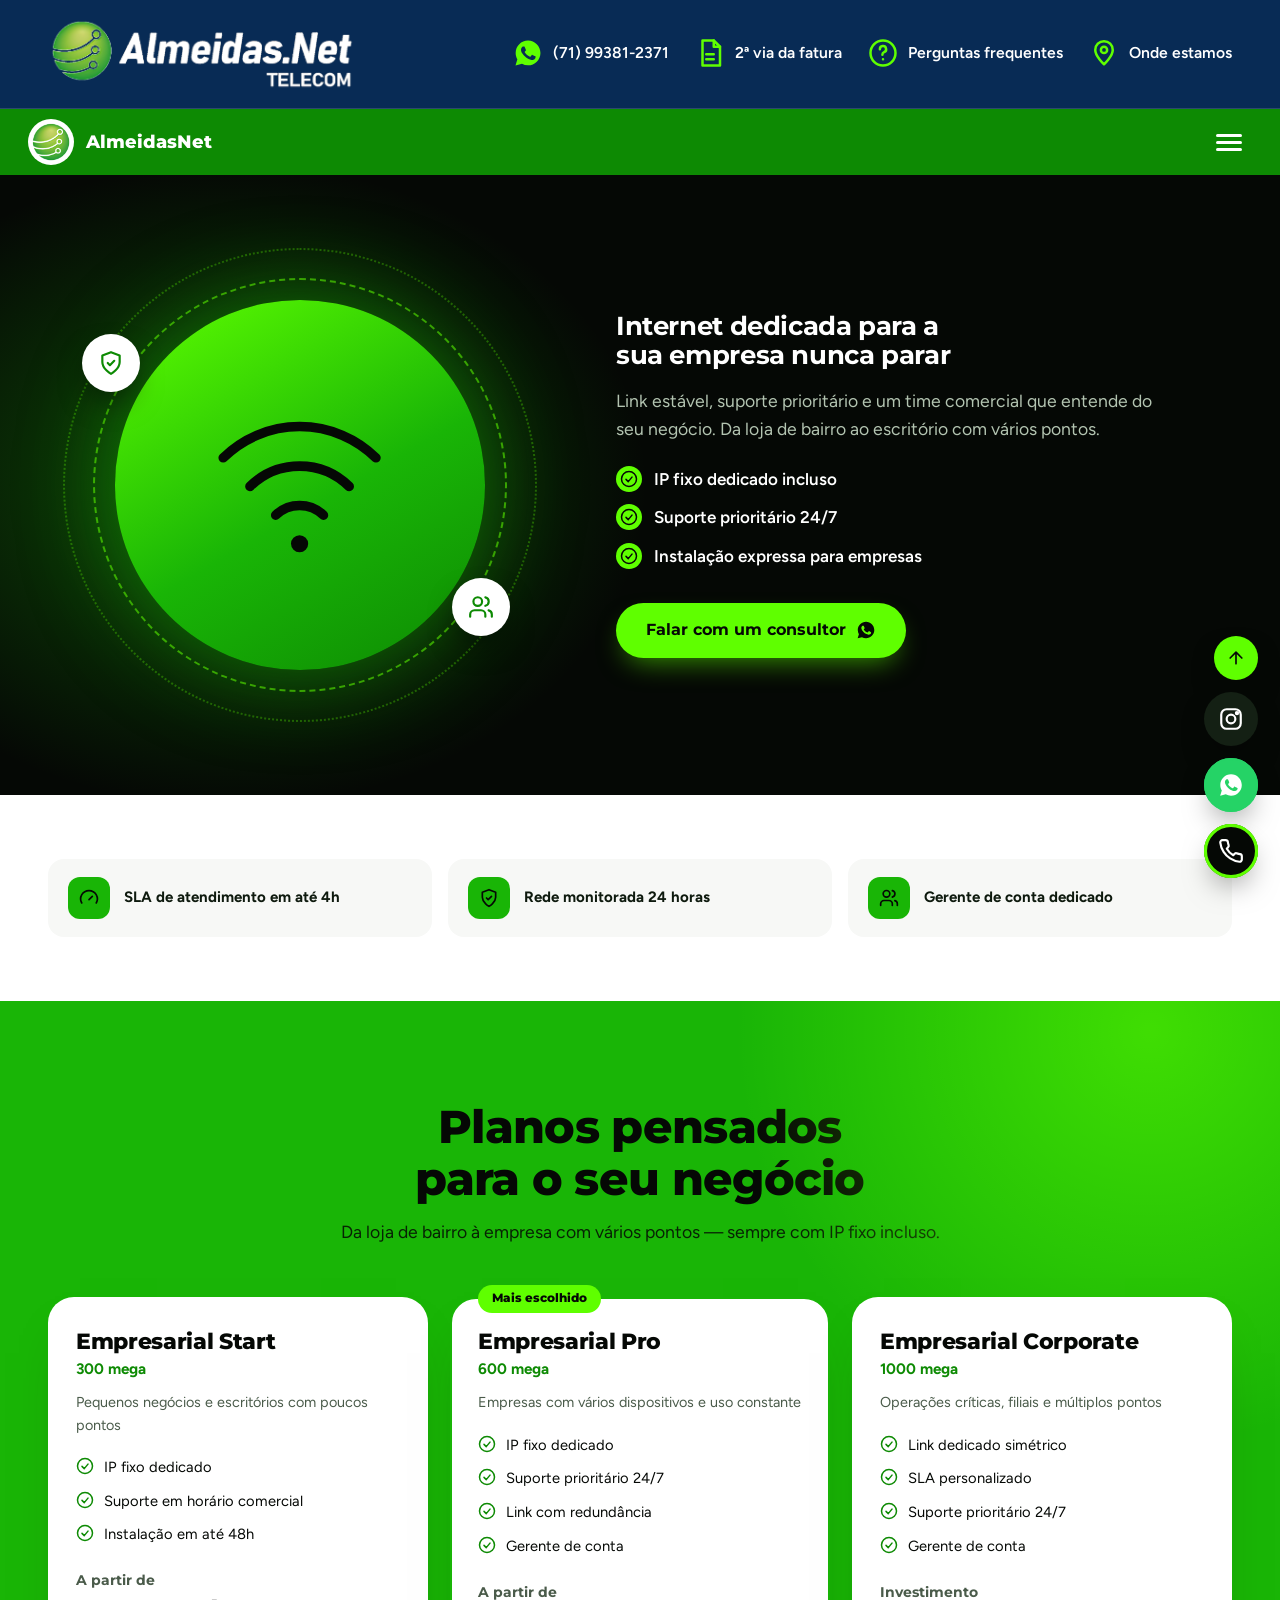
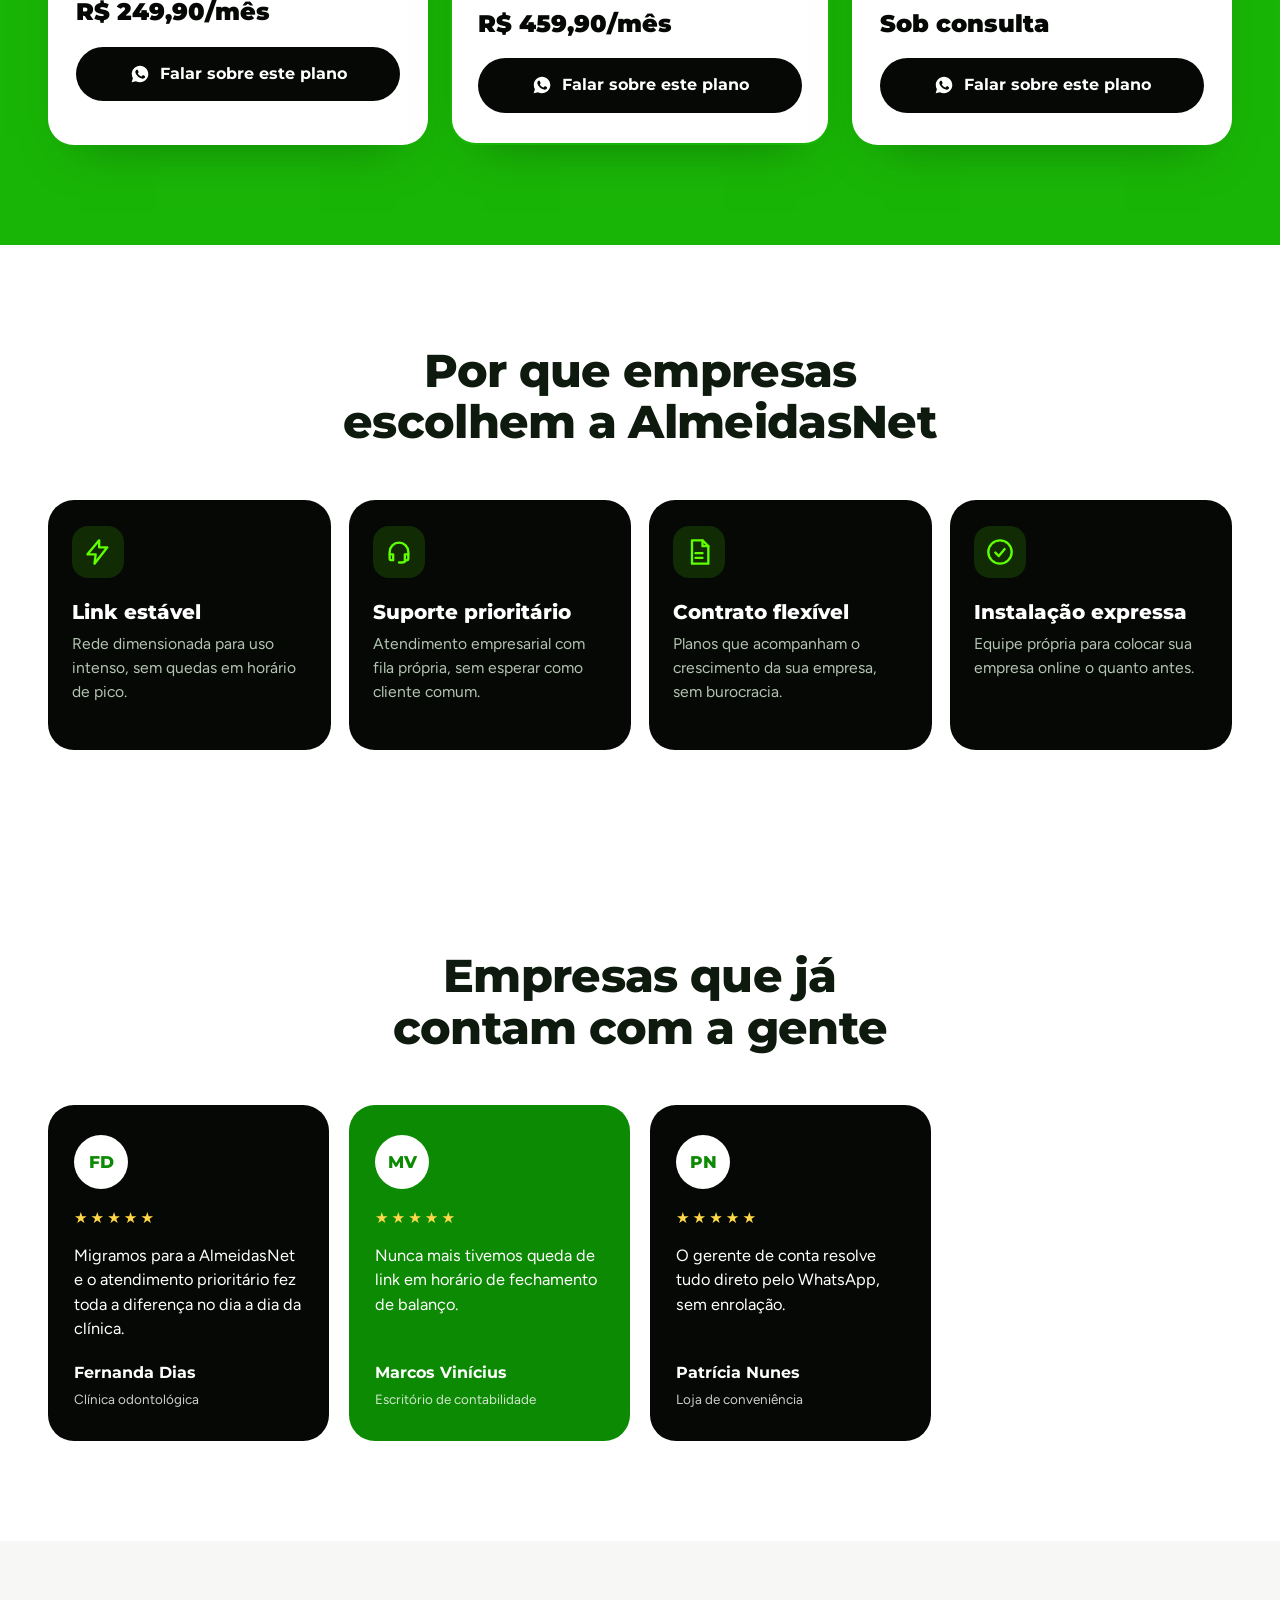
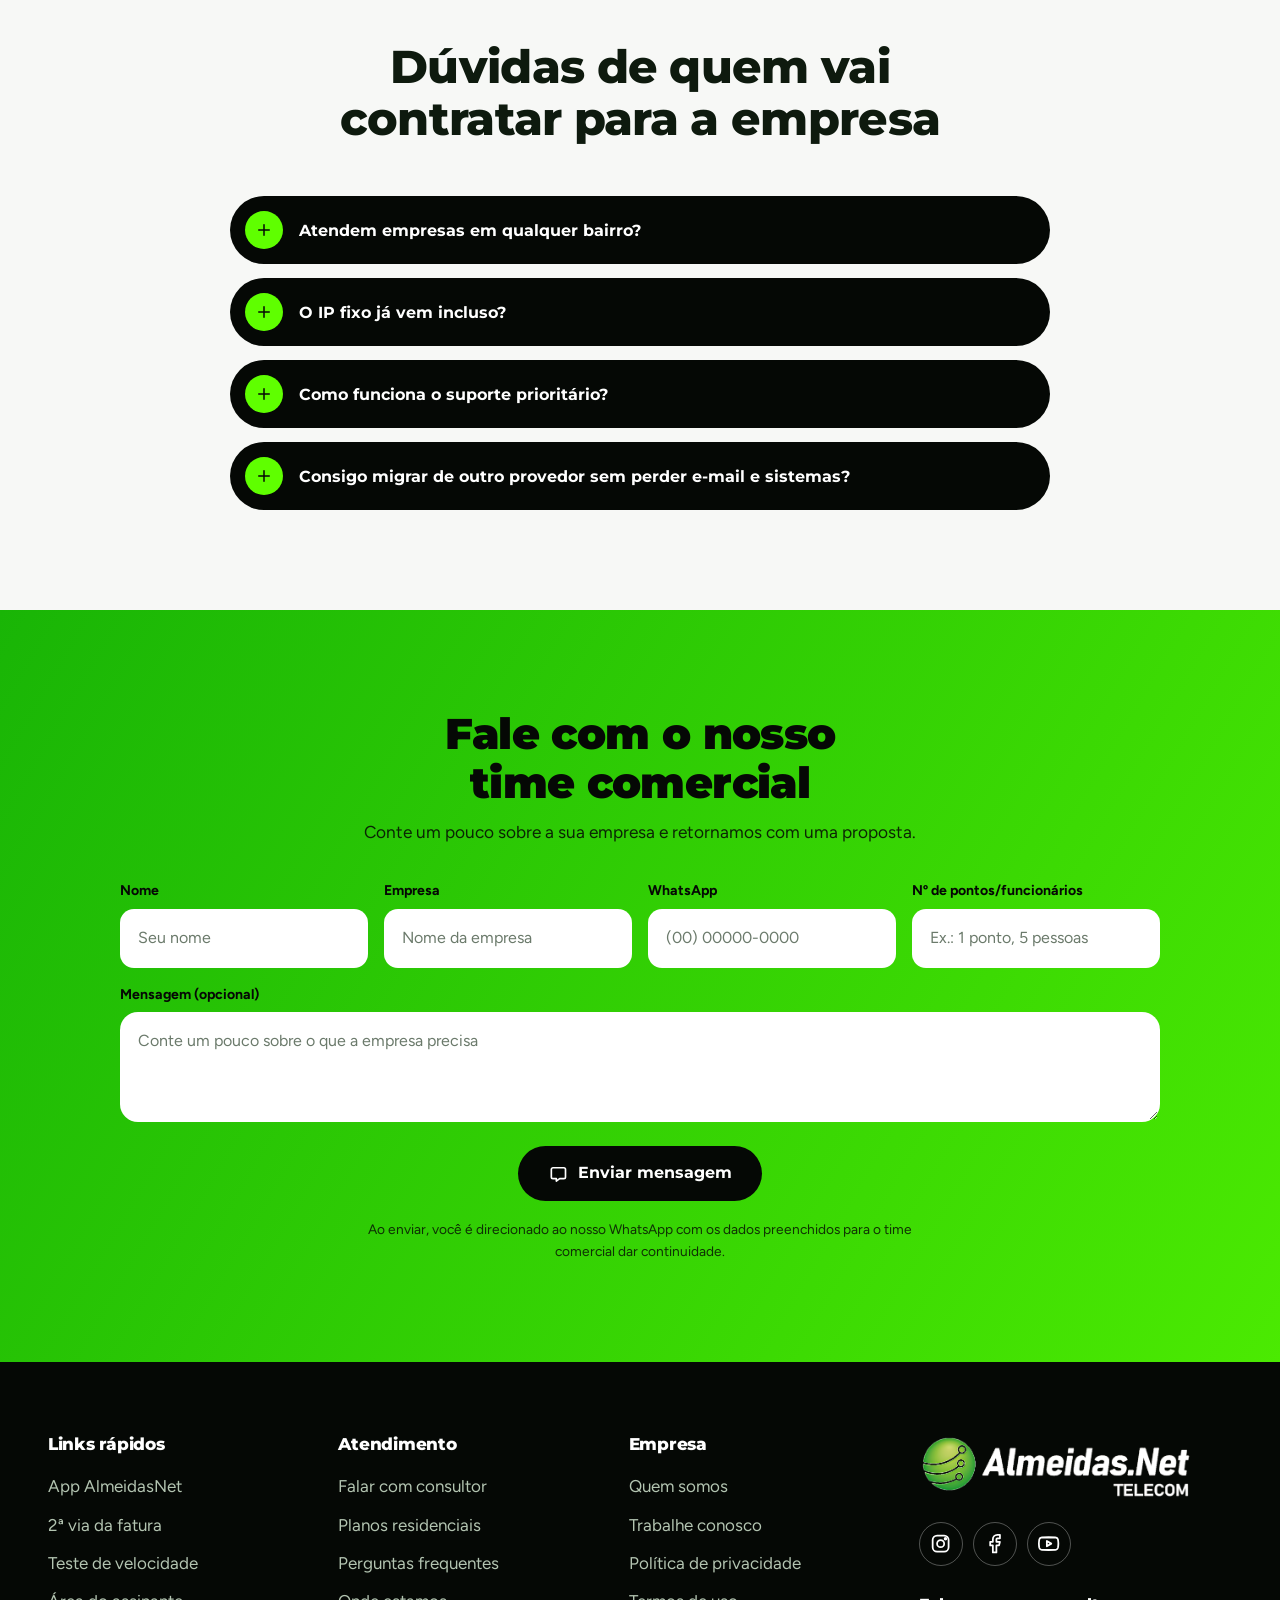
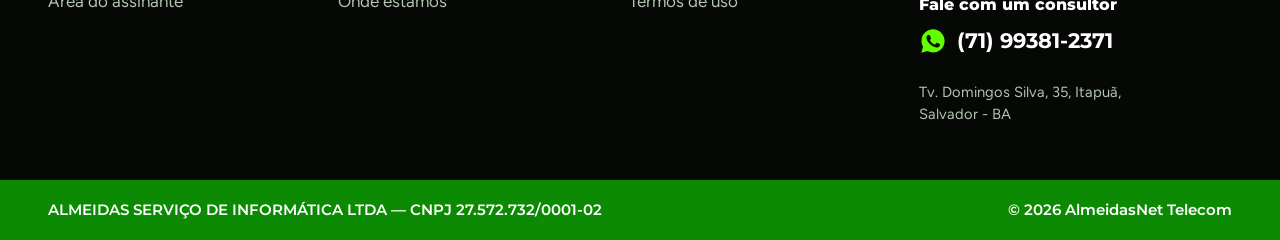
==== empresas.html @ 4c02a151 "página para empresas, bairros atendidos" ====
<!DOCTYPE html>
<html lang="pt-BR">
<head>
<meta charset="UTF-8" />
<script>document.documentElement.className += " js";</script>
<meta name="viewport" content="width=device-width, initial-scale=1.0" />
<title>AlmeidasNet para Empresas | Internet dedicada com suporte prioritário</title>
<meta name="description" content="Planos de internet dedicada para empresas, com IP fixo, suporte prioritário 24/7 e gerente de conta. Fale com um consultor da AlmeidasNet" />
<meta name="theme-color" content="#0D8A03" />

<meta property="og:type" content="website" />
<meta property="og:title" content="AlmeidasNet para Empresas" />
<meta property="og:description" content="Internet dedicada para empresas, com IP fixo, suporte prioritário e gerente de conta." />
<meta property="og:locale" content="pt_BR" />
<meta property="og:site_name" content="AlmeidasNet Telecom" />

<link rel="icon" type="image/png" href="images/logo/favicon.png" />

<link rel="preconnect" href="https://fonts.googleapis.com" />
<link rel="preconnect" href="https://fonts.gstatic.com" crossorigin />
<link href="https://fonts.googleapis.com/css2?family=Montserrat:wght@500;600;700;800;900&family=Figtree:wght@400;500;600;700&display=swap" rel="stylesheet" />

<link rel="stylesheet" href="css/style.css" />
</head>
<body>
<a class="skip-link" href="#conteudo">Ir para o conteúdo</a>

<!-- ============ BARRA SUPERIOR (logo + contatos) ============ -->
<div class="topbar">
  <div class="container topbar__inner">
    <a href="index.html" class="logo" aria-label="AlmeidasNet Telecom — início">
      <img src="images/logo/logo-claro.png" alt="AlmeidasNet Telecom" width="1293" height="311" />
    </a>
    <ul class="topbar__links">
      <li><a data-wa data-wa-msg="Olá! Preciso de ajuda com a AlmeidasNet" target="_blank" rel="noopener"><i data-icon="whatsapp"></i><span data-wa-text></span></a></li>
      <li><a data-segunda-via target="_blank" rel="noopener"><i data-icon="file"></i>2ª via da fatura</a></li>
      <li><a href="#faq"><i data-icon="help"></i>Perguntas frequentes</a></li>
      <li><a data-mapa target="_blank" rel="noopener"><i data-icon="pin"></i>Onde estamos</a></li>
    </ul>
  </div>
</div>

<!-- ============ NAVBAR (fixa ao rolar) ============ -->
<nav class="site-nav" id="site-nav" aria-label="Navegação principal">
  <div class="container site-nav__inner">
    <a class="site-nav__brand" href="index.html" aria-label="AlmeidasNet — início">
      <span class="site-nav__mark"><img src="images/logo/marca.png" alt="" width="257" height="257" /></span>
      <span class="site-nav__name">AlmeidasNet</span>
      <img class="site-nav__logo" src="images/logo/logo-colorido.png" alt="AlmeidasNet Telecom" width="1293" height="311" />
    </a>

    <div class="site-nav__panel" id="nav-panel">
      <ul class="site-nav__links">
        <li><a href="index.html"><i data-icon="home"></i>Para sua casa</a></li>
        <li><a href="#planos"><i data-icon="office"></i>Planos empresariais</a></li>
        <li><a href="#beneficios"><i data-icon="shield"></i>Benefícios</a></li>
        <li><a href="#depoimentos"><i data-icon="users"></i>Depoimentos</a></li>
        <li><a href="#contato"><i data-icon="chat"></i>Fale com um consultor</a></li>
      </ul>
      <div class="site-nav__pills">
        <a class="pill pill--orange" data-central-assinante target="_blank" rel="noopener">Área do assinante</a>
        <a class="pill pill--dark" data-wa-empresas target="_blank" rel="noopener">Falar com consultor</a>
        <a class="pill pill--outline" href="index.html">Sou cliente residencial</a>
      </div>
    </div>

    <a class="site-nav__cta" data-wa-empresas target="_blank" rel="noopener"><i data-icon="whatsapp"></i>Consultor</a>

    <button class="nav-toggle" id="nav-toggle" type="button" aria-label="Abrir menu" aria-expanded="false" aria-controls="nav-panel">
      <span></span><span></span><span></span>
    </button>
  </div>
  <div class="nav-overlay" id="nav-overlay"></div>
</nav>

<main id="conteudo">

<!-- ============ HERO ============ -->
<section class="section wifi">
  <div class="container wifi__layout">
    <div class="wifi__art" data-reveal aria-hidden="true">
      <div class="wifi__disc">
        <svg viewBox="0 0 240 240" fill="none">
          <g class="wifi__waves" stroke="currentColor" stroke-width="10" stroke-linecap="round">
            <path d="M40 92a114 114 0 0 1 160 0"/>
            <path d="M68 122a74 74 0 0 1 104 0"/>
            <path d="M95 152a36 36 0 0 1 50 0"/>
          </g>
          <circle cx="120" cy="182" r="9" fill="currentColor"/>
        </svg>
      </div>
      <span class="float-chip float-chip--a"><i data-icon="shield"></i></span>
      <span class="float-chip float-chip--b"><i data-icon="users"></i></span>
    </div>
    <div class="wifi__copy" data-reveal>
      <h1 id="biz-hero-titulo"></h1>
      <p id="biz-hero-texto"></p>
      <ul class="check-list" id="biz-hero-itens"></ul>
      <a class="btn btn--lime" data-wa-empresas target="_blank" rel="noopener"><span id="biz-hero-botao"></span><i data-icon="whatsapp"></i></a>
    </div>
  </div>
</section>

<!-- ============ FAIXA DE CONFIANÇA ============ -->
<section class="section--tight">
  <div class="container biz-trust" id="biz-trust"></div>
</section>

<!-- ============ PLANOS ============ -->
<section id="planos" class="section planos">
  <div class="container">
    <div class="section-head section-head--center" data-reveal>
      <h2>Planos pensados para o seu negócio</h2>
      <p>Da loja de bairro à empresa com vários pontos — sempre com IP fixo incluso.</p>
    </div>
    <div class="biz-plans" id="biz-plans" data-reveal></div>
  </div>
</section>

<!-- ============ BENEFÍCIOS ============ -->
<section id="beneficios" class="section">
  <div class="container">
    <div class="section-head section-head--center" data-reveal>
      <h2>Por que empresas escolhem a AlmeidasNet</h2>
    </div>
    <div class="biz-benefits" id="biz-benefits" data-reveal></div>
  </div>
</section>

<!-- ============ DEPOIMENTOS ============ -->
<section id="depoimentos" class="section">
  <div class="container">
    <div class="section-head section-head--center" data-reveal>
      <h2>Empresas que já contam com a gente</h2>
    </div>
    <div class="testimonials" id="biz-depo-grid" data-reveal></div>
  </div>
</section>

<!-- ============ FAQ ============ -->
<section id="faq" class="section faq">
  <div class="container">
    <div class="section-head section-head--center" data-reveal>
      <h2>Dúvidas de quem vai contratar para a empresa</h2>
    </div>
    <div class="accordion" id="biz-faq" data-reveal></div>
  </div>
</section>

<!-- ============ CONTATO ============ -->
<section id="contato" class="section coverage">
  <div class="container">
    <div class="coverage__head" data-reveal>
      <h2 id="biz-form-titulo"></h2>
      <p id="biz-form-texto"></p>
    </div>
    <form class="coverage-form" id="biz-form" data-reveal>
      <div class="field">
        <label for="be-nome">Nome</label>
        <input type="text" id="be-nome" name="nome" placeholder="Seu nome" autocomplete="name" required>
      </div>
      <div class="field">
        <label for="be-empresa">Empresa</label>
        <input type="text" id="be-empresa" name="empresa" placeholder="Nome da empresa" autocomplete="organization" required>
      </div>
      <div class="field">
        <label for="be-whatsapp">WhatsApp</label>
        <input type="tel" id="be-whatsapp" name="whatsapp" placeholder="(00) 00000-0000" autocomplete="tel" required>
      </div>
      <div class="field">
        <label for="be-porte">Nº de pontos/funcionários</label>
        <input type="text" id="be-porte" name="porte" placeholder="Ex.: 1 ponto, 5 pessoas">
      </div>
      <div class="field field--full">
        <label for="be-mensagem">Mensagem <span>(opcional)</span></label>
        <textarea id="be-mensagem" name="mensagem" placeholder="Conte um pouco sobre o que a empresa precisa"></textarea>
      </div>
      <div class="coverage-form__submit field--full">
        <button type="submit" class="btn btn--dark"><i data-icon="chat"></i>Enviar mensagem</button>
      </div>
    </form>
    <p class="coverage__note">Ao enviar, você é direcionado ao nosso WhatsApp com os dados preenchidos para o time comercial dar continuidade.</p>
  </div>
</section>
</main>

<!-- ============ RODAPÉ ============ -->
<footer class="site-footer">
  <div class="container">
    <div class="footer-grid">
      <div class="footer-col">
        <h4>Links rápidos</h4>
        <ul>
          <li><a data-app-android target="_blank" rel="noopener">App AlmeidasNet</a></li>
          <li><a data-segunda-via target="_blank" rel="noopener">2ª via da fatura</a></li>
          <li><a data-teste-velocidade target="_blank" rel="noopener">Teste de velocidade</a></li>
          <li><a data-central-assinante target="_blank" rel="noopener">Área do assinante</a></li>
        </ul>
      </div>
      <div class="footer-col">
        <h4>Atendimento</h4>
        <ul>
          <li><a data-wa-empresas target="_blank" rel="noopener">Falar com consultor</a></li>
          <li><a href="index.html">Planos residenciais</a></li>
          <li><a href="#faq">Perguntas frequentes</a></li>
          <li><a data-mapa target="_blank" rel="noopener">Onde estamos</a></li>
        </ul>
      </div>
      <div class="footer-col">
        <h4>Empresa</h4>
        <ul>
          <li><a href="index.html#quem-somos">Quem somos</a></li>
          <li><a data-wa data-wa-msg="Olá! Quero trabalhar na AlmeidasNet" target="_blank" rel="noopener">Trabalhe conosco</a></li>
          <li><a href="#">Política de privacidade</a></li>
          <li><a href="#">Termos de uso</a></li>
        </ul>
        <a class="footer-contract" data-contrato target="_blank" rel="noopener" hidden>Contrato de prestação de serviço</a>
      </div>
      <div class="footer-brand">
        <a href="index.html" class="logo" aria-label="AlmeidasNet Telecom — início">
          <img src="images/logo/logo-claro.png" alt="AlmeidasNet Telecom" width="1293" height="311" />
        </a>
        <div class="footer-social">
          <a data-ig target="_blank" rel="noopener" aria-label="Instagram"><i data-icon="instagram"></i></a>
          <a data-fb target="_blank" rel="noopener" aria-label="Facebook"><i data-icon="facebook"></i></a>
          <a data-yt target="_blank" rel="noopener" aria-label="YouTube"><i data-icon="youtube"></i></a>
        </div>
        <p class="footer-brand__label">Fale com um consultor</p>
        <a class="footer-brand__phone" data-wa-empresas target="_blank" rel="noopener"><i data-icon="whatsapp"></i><span data-wa-empresas-text></span></a>
        <address class="footer-brand__addr">Tv. Domingos Silva, 35, Itapuã,<br>Salvador&nbsp;-&nbsp;BA</address>
      </div>
    </div>
  </div>
  <div class="footer-bar">
    <div class="container footer-bar__inner">
      <span>ALMEIDAS SERVIÇO DE INFORMÁTICA LTDA — CNPJ 27.572.732/0001-02</span>
      <span>© <span id="current-year"></span> AlmeidasNet Telecom</span>
    </div>
  </div>
</footer>

<!-- ============ BOTÕES FLUTUANTES ============ -->
<div class="floating-actions">
  <button class="floating-btn back-to-top" type="button" aria-label="Voltar ao topo"><i data-icon="arrow-up"></i></button>
  <a class="floating-btn floating-btn--instagram" data-ig target="_blank" rel="noopener" aria-label="Instagram da AlmeidasNet"><i data-icon="instagram"></i></a>
  <a class="floating-btn floating-btn--whatsapp" data-wa-empresas target="_blank" rel="noopener" aria-label="Falar com um consultor"><i data-icon="whatsapp"></i></a>
  <a class="floating-btn floating-btn--phone" data-tel aria-label="Ligar para a AlmeidasNet"><i data-icon="phone"></i></a>
</div>

<script src="js/config.js"></script>
<script src="js/main.js"></script>
<script src="js/empresas.js"></script>
</body>
</html>
---- css/style.css ----
/* ==========================================================================
   ALMEIDAS.NET — TOKENS
   Paleta tirada do site atual: verde da faixa (#19B506), verde neon do
   título do banner (#5FFF00), preto do fundo e o laranja do botão
   "Área do assinante".
   ========================================================================== */
:root {
  --green: #19B506;
  --green-deep: #0D8A03;   /* barras com texto branco (contraste 4.5:1) */
  --green-dark: #086402;
  --lime: #5FFF00;
  --ink: #050805;
  --ink-2: #0B130B;
  --ink-3: #142014;
  --orange: #F08919;
  --paper: #F7F8F6;
  --topbar-bg: #082B55; /* cor de fundo da barra superior (logo + contatos) */
  --white: #FFFFFF;

  --text: #0E1A0E;
  --muted: #4A5B4A;
  --line: #DCE5D9;
  --on-dark: #EEF5EC;
  --on-dark-muted: #B3C4B1;

  --font-display: "Montserrat", "Segoe UI", system-ui, sans-serif;
  --font-body: "Figtree", "Segoe UI", system-ui, sans-serif;

  --container: 1240px;
  --r-sm: 12px;
  --r-md: 20px;
  --r-lg: 30px;
  --nav-h: 76px;

  --shadow-card: 0 24px 50px -28px rgba(5, 40, 5, 0.55);
  --shadow-float: 0 14px 30px -10px rgba(0, 0, 0, 0.5);
  --ease: cubic-bezier(0.22, 1, 0.36, 1);
}

@media (prefers-reduced-motion: reduce) {
  *, *::before, *::after { animation-duration: 0.001ms !important; animation-iteration-count: 1 !important; transition-duration: 0.001ms !important; scroll-behavior: auto !important; }
}

/* ==========================================================================
   RESET / BASE
   ========================================================================== */
*, *::before, *::after { box-sizing: border-box; }
html { scroll-behavior: smooth; scroll-padding-top: calc(var(--nav-h) + 12px); }
body {
  margin: 0;
  font-family: var(--font-body);
  font-size: 1.0625rem;
  color: var(--text);
  background: var(--white);
  -webkit-font-smoothing: antialiased;
  line-height: 1.55;
  overflow-x: hidden;
}
img, svg { max-width: 100%; display: block; }
img { height: auto; }
a { color: inherit; text-decoration: none; }
ul { list-style: none; margin: 0; padding: 0; }
button { font: inherit; color: inherit; cursor: pointer; border: none; background: none; padding: 0; }
h1, h2, h3, h4 { font-family: var(--font-display); margin: 0; line-height: 1.12; letter-spacing: -0.015em; text-wrap: balance; }
p { margin: 0; }
address { font-style: normal; }
[hidden] { display: none !important; }
.no-scroll { overflow: hidden; }

.ico { width: 1.25em; height: 1.25em; flex-shrink: 0; }
i[data-icon] { display: inline-flex; line-height: 0; }

:focus-visible { outline: 3px solid var(--lime); outline-offset: 3px; border-radius: 6px; }
.section--light :focus-visible, .atender :focus-visible, .about :focus-visible, .faq :focus-visible, .ctas :focus-visible, .topbar :focus-visible { outline-color: var(--green-deep); }

.skip-link { position: fixed; left: 12px; top: -60px; z-index: 300; background: var(--ink); color: var(--white); padding: 10px 16px; border-radius: 10px; transition: top 0.2s ease; }
.skip-link:focus { top: 12px; }

.container { width: 100%; max-width: var(--container); margin: 0 auto; padding: 0 28px; }
@media (max-width: 560px) { .container { padding: 0 20px; } }

.section { padding: 100px 0; position: relative; }
.section--tight { padding: 64px 0; }
@media (max-width: 720px) { .section { padding: 72px 0; } }

.section-head { max-width: 680px; margin-bottom: 52px; }
.section-head--center { margin-left: auto; margin-right: auto; text-align: center; }
.section-head h2 { font-size: clamp(1.9rem, 3.6vw, 2.9rem); font-weight: 800; }
.section-head p { margin-top: 14px; color: var(--muted); font-size: 1.1rem; }

.text-link { text-decoration: underline; text-underline-offset: 3px; color: var(--green-deep); font-weight: 600; }

/* ==========================================================================
   BOTÕES
   ========================================================================== */
.btn {
  position: relative; overflow: hidden;
  display: inline-flex; align-items: center; justify-content: center; gap: 10px;
  padding: 15px 30px;
  border-radius: 999px;
  font-family: var(--font-display); font-weight: 700; font-size: 1rem;
  white-space: nowrap;
  transition: transform 0.3s var(--ease), box-shadow 0.3s var(--ease), background 0.2s ease, color 0.2s ease;
}
.btn::after, .pill::after {
  content: ""; position: absolute; top: 0; bottom: 0; left: -80%; width: 50%;
  background: linear-gradient(100deg, transparent, rgba(255, 255, 255, 0.55), transparent);
  transform: skewX(-20deg);
  transition: left 0.6s var(--ease);
  pointer-events: none;
}
.btn:hover::after, .pill:hover::after { left: 130%; }
.btn:hover { transform: translateY(-3px); }
.btn:active { transform: translateY(0); }
.btn .ico { transition: transform 0.3s var(--ease); }
.btn:hover .ico { transform: translateX(3px) scale(1.08); }

.btn--lime { background: var(--lime); color: var(--ink); box-shadow: 0 12px 28px -10px rgba(95, 255, 0, 0.6); }
.btn--lime:hover { box-shadow: 0 18px 34px -10px rgba(95, 255, 0, 0.8); }
.btn--dark { background: var(--ink); color: var(--white); }
.btn--dark:hover { background: var(--ink-3); box-shadow: 0 16px 30px -12px rgba(0, 0, 0, 0.6); }
.btn--green { background: var(--green-deep); color: var(--white); }
.btn--sm { padding: 11px 22px; font-size: 0.9rem; }
.btn--lg { padding: 18px 38px; font-size: 1.15rem; }

/* ==========================================================================
   BARRA SUPERIOR (logo grande + contatos, como na Nex)
   ========================================================================== */
.topbar { background: var(--topbar-bg); border-bottom: 1px solid rgba(255, 255, 255, 0.14); }
.topbar__inner { display: flex; align-items: center; justify-content: space-between; gap: 24px; min-height: 108px; }
.logo { display: inline-flex; align-items: center; }
.logo img { height: 74px; width: auto; transition: transform 0.4s var(--ease); }
.topbar .logo:hover img { transform: scale(1.04); }

.topbar__links { display: flex; align-items: center; gap: 26px; flex-wrap: nowrap; justify-content: flex-end; }
.topbar__links a {
  position: relative; display: inline-flex; align-items: center; gap: 10px;
  font-weight: 600; font-size: 0.98rem; color: var(--white); white-space: nowrap;
  padding: 6px 0;
}
.topbar__links .ico { width: 30px; height: 30px; color: var(--lime); transition: transform 0.35s var(--ease), color 0.2s ease; }
.topbar__links a::after {
  content: ""; position: absolute; left: 40px; right: 0; bottom: 0; height: 2px;
  background: var(--green); transform: scaleX(0); transform-origin: left; transition: transform 0.3s var(--ease);
}
.topbar__links a:hover .ico { transform: translateY(-3px) rotate(-8deg) scale(1.1); color: var(--lime); }
.topbar__links a:hover::after { transform: scaleX(1); }

@media (max-width: 1120px) {
  .topbar__inner { justify-content: center; min-height: 92px; }
  .topbar__links { display: none; }
  .logo img { height: 64px; }
}

/* ==========================================================================
   NAVBAR (fixa, com efeitos)
   ========================================================================== */
.site-nav {
  position: sticky; top: 0; z-index: 90;
  background: var(--green-deep);
  color: var(--white);
  transition: box-shadow 0.3s ease, background 0.3s ease;
}
.site-nav--scrolled { box-shadow: 0 14px 30px -16px rgba(0, 0, 0, 0.65); background: linear-gradient(90deg, var(--green-deep), #0B7A03); }
.site-nav .container { max-width: 1380px; }
.site-nav__inner { display: flex; align-items: center; gap: 14px; min-height: var(--nav-h); }

.site-nav__brand { display: flex; align-items: center; gap: 12px; max-width: 0; opacity: 0; overflow: hidden; white-space: nowrap; transition: max-width 0.5s var(--ease), opacity 0.4s ease; }
.site-nav--scrolled .site-nav__brand { max-width: 260px; opacity: 1; }
.site-nav__mark img { width: 100%; height: 100%; object-fit: contain; }
.site-nav__mark { width: 46px; height: 46px; border-radius: 50%; background: var(--white); display: grid; place-items: center; padding: 4px; flex-shrink: 0; transition: transform 0.5s var(--ease); }
.site-nav__brand:hover .site-nav__mark { transform: rotate(360deg); }
.site-nav__name { display: none; font-family: var(--font-display); font-weight: 800; font-size: 1.15rem; }

.site-nav__panel { flex: 1; display: flex; align-items: center; justify-content: space-between; gap: 16px; min-width: 0; }
.site-nav__links { display: flex; align-items: center; gap: 2px; }
.site-nav__links a {
  position: relative; display: inline-flex; align-items: center; gap: 7px;
  padding: 10px 9px; border-radius: 999px; white-space: nowrap;
  font-weight: 600; font-size: 0.9rem;
  transition: background 0.25s ease;
}
.site-nav__links .ico { width: 20px; height: 20px; transition: transform 0.35s var(--ease); }
.site-nav__links a:hover { background: rgba(255, 255, 255, 0.16); }
.site-nav__links a:hover .ico { transform: translateY(-3px) rotate(-10deg) scale(1.15); }
.site-nav__links a.is-current { background: rgba(255, 255, 255, 0.2); }

.site-nav__pills { display: flex; align-items: center; gap: 6px; flex-shrink: 0; }
.pill {
  position: relative; overflow: hidden;
  display: inline-flex; align-items: center; justify-content: center; text-align: center;
  padding: 12px 15px; border-radius: 999px; white-space: nowrap;
  font-family: var(--font-display); font-weight: 700; font-size: 0.82rem; line-height: 1.15;
  border: 2px solid transparent;
  transition: transform 0.3s var(--ease), box-shadow 0.3s var(--ease), background 0.2s ease, color 0.2s ease, border-color 0.2s ease;
}
.pill:hover { transform: translateY(-3px); box-shadow: 0 14px 24px -12px rgba(0, 0, 0, 0.6); }
.pill--orange { background: var(--orange); color: #1A1100; }
.pill--dark { background: var(--ink); color: var(--white); }
.pill--outline { border-color: rgba(255, 255, 255, 0.85); color: var(--white); }
.pill--outline:hover { background: var(--white); color: var(--green-deep); }

.site-nav__logo, .site-nav__cta { display: none; }
.nav-toggle { display: none; width: 46px; height: 46px; position: relative; margin-left: auto; flex-shrink: 0; }
.nav-toggle span { position: absolute; left: 10px; right: 10px; height: 2.5px; background: var(--white); border-radius: 2px; transition: transform 0.3s var(--ease), opacity 0.2s ease, top 0.3s var(--ease); }
.nav-toggle span:nth-child(1) { top: 15px; }
.nav-toggle span:nth-child(2) { top: 22px; }
.nav-toggle span:nth-child(3) { top: 29px; }
.nav-toggle.is-open span:nth-child(1) { top: 22px; transform: rotate(45deg); }
.nav-toggle.is-open span:nth-child(2) { opacity: 0; }
.nav-toggle.is-open span:nth-child(3) { top: 22px; transform: rotate(-45deg); }
.nav-overlay { display: none; }

@media (max-width: 1320px) {
  :root { --nav-h: 66px; }
  .site-nav__name { display: inline; }
  .site-nav__brand { max-width: 260px; opacity: 1; }
  .nav-toggle { display: block; }
  .site-nav__panel {
    position: fixed; top: var(--drawer-top, var(--nav-h)); right: 0; bottom: 0; width: min(360px, 88vw);
    background: var(--ink); flex-direction: column; align-items: stretch; justify-content: flex-start; gap: 26px;
    padding: 28px 24px; overflow-y: auto; z-index: 95;
    transform: translateX(105%); transition: transform 0.4s var(--ease);
  }
  .site-nav__panel.is-open { transform: translateX(0); }
  .site-nav__links { flex-direction: column; align-items: stretch; gap: 2px; }
  .site-nav__links a { padding: 15px 14px; font-size: 1.08rem; border-radius: 14px; }
  .site-nav__pills { flex-direction: column; align-items: stretch; gap: 12px; }
  .site-nav__panel .pill--dark { background: var(--lime); color: var(--ink); }
  .pill { padding: 15px 22px; font-size: 1rem; }
  .nav-overlay { display: block; position: fixed; inset: var(--drawer-top, var(--nav-h)) 0 0 0; background: rgba(0, 0, 0, 0.6); opacity: 0; pointer-events: none; transition: opacity 0.3s ease; z-index: 94; }
  .nav-overlay.is-open { opacity: 1; pointer-events: auto; }
}

/* ==========================================================================
   HERO / CARROSSEL
   ========================================================================== */
.hero { position: relative; background: var(--ink); color: var(--white); overflow: hidden; isolation: isolate; }
.hero__track { position: relative; min-height: clamp(560px, 72vh, 720px); }

.hero-slide { position: absolute; inset: 0; opacity: 0; visibility: hidden; transition: opacity 0.9s ease, visibility 0.9s; }
.hero-slide.is-active { opacity: 1; visibility: visible; z-index: 2; }

.hero-slide__bg { position: absolute; inset: 0; z-index: 0; overflow: hidden; pointer-events: none;
  background:
    radial-gradient(60% 80% at 80% 50%, rgba(25, 181, 6, 0.42), transparent 62%),
    radial-gradient(40% 50% at 8% 100%, rgba(95, 255, 0, 0.14), transparent 70%),
    var(--ink);
}
.hero-slide__swirl { position: absolute; right: -6%; top: -18%; width: 90%; height: 140%; opacity: 0.9; }
.hero-slide.is-active .hero-slide__swirl { animation: swirlDrift 14s ease-in-out infinite alternate; }
.hero-slide__swirl path { fill: none; stroke-linecap: round; }
@keyframes swirlDrift { from { transform: translate3d(0, 0, 0) rotate(0deg); } to { transform: translate3d(-3%, 3%, 0) rotate(4deg); } }

.hero-slide__inner { position: relative; z-index: 2; height: 100%; display: grid; grid-template-columns: 1.08fr 0.92fr; align-items: center; gap: 24px; }

.hero-slide__copy { max-width: 660px; padding: 56px 0 96px; }
.hero-title { font-weight: 900; font-size: clamp(2.2rem, 3.8vw, 3.5rem); line-height: 0.98; letter-spacing: -0.025em; text-transform: uppercase; }
.hero-title span { display: block; }
.hero-title__accent { color: var(--lime); text-shadow: 0 0 34px rgba(95, 255, 0, 0.35); }
.hero-slide__text { margin-top: 22px; font-size: 1.2rem; color: var(--on-dark-muted); max-width: 46ch; }
.hero-slide__actions { margin-top: 34px; display: flex; align-items: center; gap: 22px 28px; flex-wrap: wrap; }
.hero-phone { display: inline-flex; align-items: center; gap: 10px; font-family: var(--font-display); font-weight: 800; font-size: 1.7rem; letter-spacing: -0.01em; transition: color 0.2s ease, transform 0.3s var(--ease); }
.hero-phone small { font-size: 0.9rem; font-weight: 600; opacity: 0.85; align-self: flex-end; margin-bottom: 3px; }
.hero-phone .ico { width: 1.15em; height: 1.15em; color: var(--lime); }
.hero-phone:hover { color: var(--lime); transform: translateX(4px); }

/* entrada orquestrada do slide ativo */
.hero-slide.is-active .hero-title span,
.hero-slide.is-active .hero-slide__text,
.hero-slide.is-active .hero-slide__actions { animation: heroCopyIn 0.9s var(--ease) both; }
.hero-slide.is-active .hero-title span:nth-child(1) { animation-delay: 0.05s; }
.hero-slide.is-active .hero-title span:nth-child(2) { animation-delay: 0.16s; }
.hero-slide.is-active .hero-title span:nth-child(3) { animation-delay: 0.27s; }
.hero-slide.is-active .hero-slide__text { animation-delay: 0.4s; }
.hero-slide.is-active .hero-slide__actions { animation-delay: 0.52s; }
@keyframes heroCopyIn { from { opacity: 0; transform: translateX(-38px); } to { opacity: 1; transform: none; } }

/* arte do slide */
.hero-art { position: relative; width: min(520px, 100%); aspect-ratio: 1; justify-self: center; margin-bottom: 40px; }
.hero-art__orbit { position: absolute; inset: -10%; width: 120%; height: 120%; overflow: visible; pointer-events: none; }
.hero-art__orbit .o-dots { transform-origin: 300px 300px; }
.hero-slide.is-active .o-dots { animation: spin 60s linear infinite; }
.hero-art__orbit .o-arc { transform-origin: 300px 300px; }
.hero-slide.is-active .o-arc { animation: spin 26s linear infinite reverse; }
@keyframes spin { to { transform: rotate(360deg); } }

.hero-art__panel {
  position: absolute; inset: 12%;
  border-radius: 13%;
  background: linear-gradient(150deg, var(--lime) 0%, var(--green) 52%, var(--green-deep) 100%);
  color: var(--ink);
  display: grid; place-items: center;
  box-shadow: 0 0 90px rgba(25, 181, 6, 0.55), inset 0 0 0 2px rgba(255, 255, 255, 0.18);
}
.hero-slide.is-active .hero-art__panel { animation: panelIn 1s var(--ease) 0.15s both, panelFloat 7s ease-in-out 1.2s infinite; }
@keyframes panelIn { from { opacity: 0; transform: scale(0.82) rotate(-6deg); } to { opacity: 1; transform: none; } }
@keyframes panelFloat { 0%, 100% { transform: translateY(0); } 50% { transform: translateY(-10px); } }
.hero-art__panel::before { content: ""; position: absolute; inset: 0; border-radius: inherit; background: radial-gradient(70% 55% at 22% 10%, rgba(255, 255, 255, 0.38), transparent 60%); pointer-events: none; }
.hero-art__glyph { width: 62%; height: 62%; }
.hero-art__glyph .ico { width: 100%; height: 100%; }
.hero-art__glyph path, .hero-art__glyph circle { stroke-width: 1.6; }
.hero-slide.is-active .hero-art--wifi .hero-art__glyph path:nth-child(3) { animation: wave 2.4s ease-in-out infinite; }
.hero-slide.is-active .hero-art--wifi .hero-art__glyph path:nth-child(2) { animation: wave 2.4s ease-in-out 0.25s infinite; }
.hero-slide.is-active .hero-art--wifi .hero-art__glyph path:nth-child(1) { animation: wave 2.4s ease-in-out 0.5s infinite; }
@keyframes wave { 0%, 100% { opacity: 1; } 50% { opacity: 0.25; } }
.hero-art__number { text-align: center; line-height: 0.85; }
.hero-art__number strong { display: block; font-family: var(--font-display); font-weight: 900; font-size: clamp(3.6rem, 9vw, 7rem); letter-spacing: -0.05em; }
.hero-art__number span { display: block; font-family: var(--font-display); font-weight: 800; font-size: clamp(1.4rem, 3.2vw, 2.4rem); margin-top: 6px; }
.hero-art__photo { position: absolute; left: 50%; bottom: 8%; height: 118%; width: auto; max-width: none; transform: translateX(-50%); z-index: 3; filter: drop-shadow(0 20px 30px rgba(0, 0, 0, 0.35)); }

.chip-wrap { position: absolute; z-index: 4; transform: translate3d(calc(var(--mx, 0) * var(--d, 10) * 1px), calc(var(--my, 0) * var(--d, 10) * 1px), 0); transition: transform 0.35s ease-out; }
.chip {
  width: 62px; height: 62px; border-radius: 50%;
  background: var(--white); color: var(--green-deep);
  display: grid; place-items: center;
  box-shadow: 0 14px 30px -8px rgba(0, 0, 0, 0.55);
}
.chip .ico { width: 28px; height: 28px; }
.hero-slide.is-active .chip { animation: chipIn 0.7s var(--ease) both, bob 5s ease-in-out infinite; }
.chip-wrap:nth-of-type(1) .chip { animation-delay: 0.5s, 1.2s; }
.chip-wrap:nth-of-type(2) .chip { animation-delay: 0.65s, 2s; }
.chip-wrap:nth-of-type(3) .chip { animation-delay: 0.8s, 0.4s; }
.chip-wrap:nth-of-type(4) .chip { animation-delay: 0.95s, 1.6s; }
@keyframes chipIn { from { opacity: 0; transform: scale(0.3); } to { opacity: 1; transform: none; } }
@keyframes bob { 0%, 100% { transform: translateY(0) rotate(0deg); } 50% { transform: translateY(-12px) rotate(4deg); } }
.chip-wrap--1 { --d: 26; left: -2%; top: 20%; }
.chip-wrap--2 { --d: -18; right: -1%; top: 8%; }
.chip-wrap--3 { --d: 34; right: 2%; bottom: 20%; }
.chip-wrap--4 { --d: -30; left: 6%; bottom: 6%; }
.chip-wrap--2 .chip, .chip-wrap--4 .chip { width: 52px; height: 52px; }

/* controles */
.hero__arrow {
  position: absolute; top: 50%; z-index: 6; width: 52px; height: 52px; border-radius: 50%;
  margin-top: -26px;
  display: grid; place-items: center;
  background: rgba(255, 255, 255, 0.1); color: var(--white); border: 1.5px solid rgba(255, 255, 255, 0.35);
  backdrop-filter: blur(6px); -webkit-backdrop-filter: blur(6px);
  transition: background 0.25s ease, color 0.25s ease, transform 0.3s var(--ease), border-color 0.25s ease;
}
.hero__arrow .ico { width: 26px; height: 26px; }
.hero__arrow--prev { left: 22px; }
.hero__arrow--next { right: 22px; }
.hero__arrow:hover { background: var(--lime); color: var(--ink); border-color: var(--lime); transform: scale(1.1); }
.hero__dots { position: absolute; left: 0; right: 0; bottom: 26px; z-index: 6; display: flex; justify-content: center; gap: 10px; }
.hero__dot { position: relative; width: 12px; height: 12px; border-radius: 999px; background: rgba(255, 255, 255, 0.4); overflow: hidden; transition: width 0.4s var(--ease), background 0.2s ease; }
.hero__dot:hover { background: rgba(255, 255, 255, 0.8); }
.hero__dot.is-active { width: 54px; background: rgba(255, 255, 255, 0.28); }
.hero__dot-fill { position: absolute; inset: 0; background: var(--lime); transform: scaleX(0); transform-origin: left; }
.hero__dot.is-active .hero__dot-fill { animation: dotFill var(--slide-ms, 7000ms) linear forwards; }
.hero.is-paused .hero__dot.is-active .hero__dot-fill { animation-play-state: paused; }
.hero.no-autoplay .hero__dot.is-active .hero__dot-fill { animation: none; transform: scaleX(1); }
@keyframes dotFill { to { transform: scaleX(1); } }

@media (min-width: 961px) and (max-width: 1360px) {
  .hero__arrow { top: auto; bottom: 16px; margin: 0; width: 40px; height: 40px; }
  .hero__arrow .ico { width: 20px; height: 20px; }
  .hero__arrow--prev { left: calc(50% - 128px); }
  .hero__arrow--next { right: calc(50% - 128px); }
  .hero__dots { bottom: 26px; }
}
@media (max-width: 960px) {
  .hero__track { min-height: 600px; }
  .hero-slide__inner { grid-template-columns: 1fr; }
  .hero-slide__copy { padding: 54px 0 110px; max-width: 560px; position: relative; z-index: 3; }
  .hero-art { position: absolute; right: -16%; top: 50%; width: 78%; transform: translateY(-50%); opacity: 0.32; margin: 0; z-index: 1; }
  .chip-wrap { display: none; }
  .hero__arrow { display: none; }
}
@media (max-width: 560px) {
  .hero__track { min-height: 640px; }
  .hero-slide__text { font-size: 1.08rem; }
  .hero-phone { font-size: 1.45rem; }
  .hero-art { width: 96%; right: -34%; }
}

/* ==========================================================================
   FAIXA DE BENEFÍCIOS (verde, abaixo do carrossel)
   ========================================================================== */
.strip { background: var(--green); color: var(--ink); position: relative; z-index: 3; }
.strip__grid { display: grid; grid-template-columns: repeat(3, 1fr); gap: 20px; padding-top: 22px; padding-bottom: 22px; }
.strip-item { display: flex; align-items: center; justify-content: center; gap: 18px; font-family: var(--font-display); font-weight: 700; font-size: 1.12rem; line-height: 1.25; }
.strip-item__icon { width: 62px; height: 62px; border-radius: 50%; background: var(--white); color: var(--green-deep); display: grid; place-items: center; flex-shrink: 0; transition: transform 0.5s var(--ease), background 0.25s ease, color 0.25s ease; box-shadow: 0 10px 20px -10px rgba(0, 0, 0, 0.45); }
.strip-item__icon .ico { width: 30px; height: 30px; }
.strip-item:hover .strip-item__icon { transform: rotate(-10deg) scale(1.12); background: var(--ink); color: var(--lime); }
.strip-item span:last-child { max-width: 22ch; }
@media (max-width: 860px) {
  .strip__grid { grid-template-columns: 1fr; gap: 14px; }
  .strip-item { justify-content: flex-start; padding-left: 8px; }
  .strip-item span:last-child { max-width: none; }
}

/* ==========================================================================
   COMO PODEMOS TE ATENDER HOJE
   ========================================================================== */
.atender { background: var(--white); }
.atender__grid { display: grid; grid-template-columns: repeat(5, 1fr); gap: 18px; }
@media (max-width: 1120px) { .atender__grid { grid-template-columns: repeat(3, 1fr); } }
@media (max-width: 720px) { .atender__grid { grid-template-columns: repeat(2, 1fr); } }
@media (max-width: 480px) { .atender__grid { grid-template-columns: 1fr; } }

.atender-card {
  position: relative; isolation: isolate; overflow: hidden;
  display: flex; flex-direction: column; gap: 8px;
  min-height: 250px; padding: 26px 24px 24px;
  border-radius: 26px;
  background: var(--ink); color: var(--white);
  transition: transform 0.4s var(--ease), box-shadow 0.4s var(--ease), color 0.3s ease;
}
.atender-card::before {
  content: ""; position: absolute; inset: 0; z-index: -1;
  background: linear-gradient(160deg, var(--lime), var(--green));
  transform: translateY(101%); transition: transform 0.5s var(--ease);
}
.atender-card:hover { transform: translateY(-8px); box-shadow: var(--shadow-card); color: var(--ink); }
.atender-card:hover::before { transform: translateY(0); }
.atender-card__icon { width: 52px; height: 52px; border-radius: 16px; display: grid; place-items: center; background: rgba(95, 255, 0, 0.14); color: var(--lime); margin-bottom: 14px; transition: background 0.3s ease, color 0.3s ease, transform 0.5s var(--ease); }
.atender-card__icon .ico { width: 28px; height: 28px; }
.atender-card:hover .atender-card__icon { background: var(--ink); color: var(--lime); transform: rotate(-8deg) scale(1.08); }
.atender-card strong { font-family: var(--font-display); font-size: 1.28rem; line-height: 1.15; font-weight: 800; }
.atender-card p { color: var(--on-dark-muted); font-size: 0.98rem; transition: color 0.3s ease; }
.atender-card:hover p { color: rgba(5, 8, 5, 0.85); }
.atender-card__go { margin-top: auto; align-self: flex-end; width: 42px; height: 42px; border-radius: 50%; display: grid; place-items: center; border: 1.5px solid rgba(255, 255, 255, 0.3); transition: transform 0.4s var(--ease), background 0.3s ease, border-color 0.3s ease, color 0.3s ease; }
.atender-card:hover .atender-card__go { transform: translateX(6px); background: var(--ink); border-color: var(--ink); color: var(--lime); }
.atender-card--featured { background: linear-gradient(160deg, var(--lime), var(--green)); color: var(--ink); }
.atender-card--featured::before { background: var(--ink); }
.atender-card--featured:hover { color: var(--white); }
.atender-card--featured p { color: rgba(5, 8, 5, 0.85); }
.atender-card--featured:hover p { color: var(--on-dark-muted); }
.atender-card--featured .atender-card__icon { background: var(--ink); color: var(--lime); }
.atender-card--featured:hover .atender-card__icon { background: rgba(95, 255, 0, 0.14); }
.atender-card--featured .atender-card__go { border-color: rgba(5, 8, 5, 0.4); }
.atender-card--featured:hover .atender-card__go { background: var(--lime); border-color: var(--lime); color: var(--ink); }

/* ==========================================================================
   PLANOS
   ========================================================================== */
.planos { background: var(--green); color: var(--ink); overflow: hidden; }
.planos::before { content: ""; position: absolute; width: 900px; height: 900px; right: -320px; top: -420px; border-radius: 50%; background: radial-gradient(circle, rgba(95, 255, 0, 0.55), transparent 65%); pointer-events: none; }
.planos .section-head h2 { color: var(--ink); }
.planos .section-head p { color: rgba(5, 8, 5, 0.85); }
.plans-grid { position: relative; display: grid; grid-template-columns: repeat(4, 1fr); gap: 22px; align-items: start; }
@media (max-width: 1180px) { .plans-grid { grid-template-columns: repeat(2, 1fr); } }
@media (max-width: 640px) { .plans-grid { grid-template-columns: 1fr; } }

.plan-card {
  position: relative; background: var(--white); color: var(--text);
  border-radius: 28px; overflow: hidden;
  display: flex; flex-direction: column;
  box-shadow: 0 30px 60px -34px rgba(0, 40, 0, 0.7);
  transition: transform 0.45s var(--ease), box-shadow 0.45s var(--ease);
}
.plan-card:hover { transform: translateY(-10px); box-shadow: 0 40px 70px -30px rgba(0, 40, 0, 0.85); }

.plan-card__header { position: relative; overflow: hidden; display: flex; align-items: center; justify-content: space-between; gap: 12px; padding: 22px 24px; background: linear-gradient(120deg, var(--green-deep), var(--green-dark)); color: var(--white); }
.plan-card:nth-child(even) .plan-card__header { background: linear-gradient(120deg, var(--ink-3), var(--ink)); }
.plan-card__header::after { content: ""; position: absolute; top: 0; bottom: 0; left: -60%; width: 40%; background: linear-gradient(100deg, transparent, rgba(255, 255, 255, 0.22), transparent); transform: skewX(-20deg); transition: left 0.9s var(--ease); }
.plan-card:hover .plan-card__header::after { left: 130%; }
.plan-card__combo { font-family: var(--font-display); font-weight: 700; font-size: 0.82rem; line-height: 1.15; padding: 9px 14px; border-radius: 999px; background: rgba(255, 255, 255, 0.16); text-align: center; }
.plan-card--destaque .plan-card__combo { background: var(--lime); color: var(--ink); }
.plan-card__speed { text-align: right; line-height: 0.9; font-family: var(--font-display); font-weight: 900; }
.plan-card__speed strong { display: block; font-size: 3rem; letter-spacing: -0.04em; }
.plan-card__speed span { font-size: 1.1rem; font-weight: 700; }
.plan-card__tag { position: absolute; top: 0; left: 50%; transform: translateX(-50%); background: var(--lime); color: var(--ink); font-family: var(--font-display); font-weight: 800; font-size: 0.72rem; padding: 4px 16px 6px; border-radius: 0 0 12px 12px; z-index: 2; }

.plan-card__body { padding: 20px 24px 6px; display: flex; flex-direction: column; gap: 16px; }
.plan-row { border-top: 1px solid var(--line); padding-top: 14px; }
.plan-row:first-child { border-top: none; padding-top: 0; }
.plan-row__head { display: flex; align-items: center; justify-content: space-between; gap: 10px; }
.plan-row__title { display: flex; align-items: center; gap: 8px; font-family: var(--font-display); font-weight: 700; font-size: 0.88rem; line-height: 1.25; }
.plan-row__title .ico { width: 18px; height: 18px; color: var(--green-deep); }
.plan-row__more { font-size: 0.8rem; font-weight: 600; color: var(--green-deep); padding: 4px 8px; border-radius: 8px; transition: background 0.2s ease; flex-shrink: 0; }
.plan-row__more:hover { background: rgba(25, 181, 6, 0.14); }
.plan-row__legend { font-size: 0.82rem; color: var(--muted); margin-top: 4px; }
.app-icon-row { display: flex; flex-wrap: wrap; gap: 6px; margin-top: 10px; }
.app-icon { display: grid; place-items: center; width: 36px; height: 36px; transition: transform 0.3s var(--ease); }
.app-icon:hover { transform: translateY(-4px) scale(1.1); }
.app-icon img { width: 36px; height: 36px; border-radius: 10px; }
.app-icon--more { border-radius: 10px; background: var(--paper); font-size: 0.78rem; font-weight: 700; color: var(--muted); }

.stepper { display: flex; align-items: center; justify-content: space-between; margin-top: 12px; background: var(--paper); border-radius: 12px; padding: 8px 12px; }
.stepper__label { font-size: 0.84rem; color: var(--muted); }
.stepper__control { display: flex; align-items: center; gap: 12px; }
.stepper__btn { width: 28px; height: 28px; border-radius: 50%; border: 1.5px solid var(--line); display: grid; place-items: center; background: var(--white); transition: border-color 0.2s ease, background 0.2s ease, transform 0.2s ease; }
.stepper__btn .ico { width: 15px; height: 15px; }
.stepper__btn:hover { border-color: var(--green); background: rgba(25, 181, 6, 0.1); transform: scale(1.1); }
.stepper__value { font-family: var(--font-display); font-weight: 800; min-width: 18px; text-align: center; }


/* ícones de app selecionáveis (grátis) */
.app-icon-row--pick { gap: 8px; }
.app-icon--pick { position: relative; border-radius: 10px; cursor: pointer; }
.app-icon--pick img { transition: box-shadow 0.25s ease, opacity 0.25s ease; }
.app-icon--pick.is-selected img { box-shadow: 0 0 0 3px var(--white), 0 0 0 5px var(--green); }
.app-icon__check { position: absolute; right: -6px; top: -6px; width: 18px; height: 18px; border-radius: 50%; background: var(--green-deep); color: var(--white); display: grid; place-items: center; transform: scale(0); transition: transform 0.3s var(--ease); }
.app-icon__check .ico { width: 11px; height: 11px; stroke-width: 3.2; }
.app-icon--pick.is-selected .app-icon__check { transform: scale(1); }
.plan-row__legend[data-free-count] { font-weight: 600; }

/* adicionar no combo (recolhido; abre ao clicar) */
.plan-extras { margin: 16px 14px 0; background: var(--paper); border: 1.5px solid var(--line); border-radius: 18px; transition: border-color 0.25s ease, box-shadow 0.25s ease; }
.plan-extras.is-open { border-color: var(--green); box-shadow: 0 14px 28px -22px rgba(13, 138, 3, 0.9); }
.plan-extras__toggle { width: 100%; display: flex; align-items: center; justify-content: space-between; gap: 10px; padding: 14px 14px; border-radius: 18px; text-align: left; transition: background 0.2s ease; }
.plan-extras__toggle:hover { background: rgba(25, 181, 6, 0.08); }
.plan-extras__title { display: flex; align-items: center; gap: 10px; white-space: nowrap; font-family: var(--font-display); font-weight: 800; font-size: 0.92rem; }
.plan-extras__plus { width: 26px; height: 26px; border-radius: 50%; display: grid; place-items: center; background: var(--white); border: 1.5px solid var(--line); color: var(--green-deep); transition: transform 0.4s var(--ease), background 0.25s ease, color 0.25s ease, border-color 0.25s ease; }
.plan-extras__plus .ico { width: 15px; height: 15px; }
.plan-extras.is-open .plan-extras__plus { transform: rotate(135deg); background: var(--green-deep); border-color: var(--green-deep); color: var(--white); }
.plan-extras__badge { min-width: 24px; height: 24px; padding: 0 7px; display: grid; place-items: center; font-size: 0.78rem; font-weight: 800; color: var(--ink); background: var(--lime); border-radius: 999px; flex-shrink: 0; }
.plan-extras__panel { display: grid; grid-template-rows: 0fr; visibility: hidden; transition: grid-template-rows 0.45s var(--ease), visibility 0s linear 0.45s; }
.plan-extras.is-open .plan-extras__panel { grid-template-rows: 1fr; visibility: visible; transition-delay: 0s; }
.plan-extras__inner { overflow: hidden; min-height: 0; }
.plan-extras__list { display: flex; flex-direction: column; gap: 12px; padding: 4px 12px 14px; }
.extra { display: flex; align-items: center; justify-content: space-between; gap: 12px; background: var(--white); border: 1.5px solid var(--line); border-radius: 13px; padding: 10px 10px; transition: border-color 0.25s ease, box-shadow 0.25s ease; }
.extra.is-on { border-color: var(--green); box-shadow: 0 8px 18px -14px rgba(13, 138, 3, 0.9); }
.extra__info { min-width: 0; }
.extra .stepper__control { gap: 8px; }
.extra .stepper__btn { width: 26px; height: 26px; }
.extra__info strong { display: block; font-size: 0.88rem; font-weight: 600; line-height: 1.2; }
.extra__info small { display: block; color: var(--muted); font-size: 0.74rem; margin-top: 2px; line-height: 1.25; }
.stepper--inline { margin: 0; padding: 0; background: none; }
.switch { position: relative; width: 46px; height: 26px; border-radius: 999px; background: #C3CEC0; flex-shrink: 0; transition: background 0.25s ease; }
.switch span { position: absolute; top: 3px; left: 3px; width: 20px; height: 20px; border-radius: 50%; background: var(--white); box-shadow: 0 2px 5px rgba(0, 0, 0, 0.3); transition: transform 0.3s var(--ease); }
.switch[aria-checked="true"] { background: var(--green-deep); }
.switch[aria-checked="true"] span { transform: translateX(20px); }
.plan-card__adds { margin-top: 8px; font-size: 0.8rem; font-weight: 600; color: var(--green-deep); }
.plan-card__price-final.is-bump { animation: bump 0.4s var(--ease); }
@keyframes bump { 0% { transform: scale(1); } 40% { transform: scale(1.09); color: var(--green-deep); } 100% { transform: scale(1); } }

.plan-card__price { padding: 18px 20px 26px; }
.plan-card__price-de { font-size: 0.85rem; color: var(--muted); line-height: 1.4; }
.plan-card__price-de s { font-weight: 700; }
.plan-card__price-label { font-size: 0.8rem; color: var(--muted); margin-top: 12px; }
.plan-card__price-row { display: flex; align-items: center; justify-content: space-between; gap: 10px; margin-top: 2px; }
.plan-card__price-row .btn { padding: 11px 18px; flex-shrink: 0; }
.plan-card__price-final { font-family: var(--font-display); font-weight: 900; font-size: 1.65rem; letter-spacing: -0.03em; color: var(--ink); }
.plan-card__price-final small { font-size: 0.95rem; font-weight: 700; margin-right: 3px; }

/* ==========================================================================
   GAMER
   ========================================================================== */
.gamer { background: radial-gradient(60% 90% at 85% 40%, rgba(25, 181, 6, 0.4), transparent 62%), var(--ink); color: var(--white); overflow: hidden; }
.gamer__layout { display: grid; grid-template-columns: 1.05fr 0.95fr; gap: 56px; align-items: center; }
@media (max-width: 900px) { .gamer__layout { grid-template-columns: 1fr; gap: 44px; } }
.gamer__copy h2 { font-size: clamp(2rem, 4vw, 3.2rem); font-weight: 900; max-width: 14ch; }
.gamer__copy p { margin: 18px 0 30px; color: var(--on-dark-muted); font-size: 1.12rem; max-width: 46ch; }
.gamer__stats { display: grid; grid-template-columns: repeat(3, 1fr); gap: 16px; margin-bottom: 34px; max-width: 520px; }
.gamer-stat { border-left: 3px solid var(--lime); padding-left: 14px; }
.gamer-stat strong { display: block; font-family: var(--font-display); font-weight: 800; font-size: 1.5rem; }
.gamer-stat span { color: var(--on-dark-muted); font-size: 0.88rem; }

.gamer__art { position: relative; aspect-ratio: 1; width: min(440px, 100%); justify-self: center; display: grid; place-items: center; }
.ping span { position: absolute; inset: 14%; border-radius: 50%; border: 2px solid var(--lime); opacity: 0; animation: ping 4.2s ease-out infinite; }
.ping span:nth-child(2) { animation-delay: 1.4s; }
.ping span:nth-child(3) { animation-delay: 2.8s; }
@keyframes ping { 0% { transform: scale(0.7); opacity: 0.7; } 100% { transform: scale(1.5); opacity: 0; } }
.gamer__pad { position: relative; width: 58%; aspect-ratio: 1; border-radius: 34%; display: grid; place-items: center; background: linear-gradient(150deg, var(--lime), var(--green) 55%, var(--green-deep)); color: var(--ink); box-shadow: 0 0 80px rgba(25, 181, 6, 0.6); animation: panelFloat 6s ease-in-out infinite; }
.gamer__pad .ico { width: 60%; height: 60%; }
.gamer__pad path { stroke-width: 1.6; }

.float-chip { position: absolute; width: 58px; height: 58px; border-radius: 50%; background: var(--white); color: var(--green-deep); display: grid; place-items: center; box-shadow: 0 14px 30px -8px rgba(0, 0, 0, 0.55); animation: bob 5s ease-in-out infinite; }
.float-chip .ico { width: 26px; height: 26px; }
.float-chip--a { left: 4%; top: 18%; }
.float-chip--b { right: 2%; top: 30%; animation-delay: 1.2s; }
.float-chip--c { right: 16%; bottom: 8%; animation-delay: 2.1s; }

/* ==========================================================================
   ENTRETENIMENTO (faixa que se arrasta)
   ========================================================================== */
.entret { background: var(--green-deep); color: var(--white); overflow: hidden; }
.entret__head { display: flex; align-items: flex-end; justify-content: space-between; gap: 24px; margin-bottom: 40px; }
.entret__head h2 { font-size: clamp(1.9rem, 3.6vw, 2.9rem); font-weight: 800; max-width: 22ch; }
.entret__head p { margin-top: 12px; color: rgba(255, 255, 255, 0.88); max-width: 52ch; }
.entret__nav { display: flex; gap: 10px; flex-shrink: 0; }
@media (max-width: 720px) { .entret__nav { display: none; } }
.round-btn { width: 52px; height: 52px; border-radius: 50%; display: grid; place-items: center; border: 2px solid rgba(255, 255, 255, 0.55); color: var(--white); transition: background 0.25s ease, color 0.25s ease, transform 0.3s var(--ease), border-color 0.25s ease; }
.round-btn .ico { width: 26px; height: 26px; }
.round-btn:hover { background: var(--lime); color: var(--ink); border-color: var(--lime); transform: scale(1.1); }

.entret__scroller {
  display: flex; gap: 22px; overflow-x: auto;
  --pad: max(28px, calc((100vw - var(--container)) / 2 + 28px));
  padding: 10px var(--pad) 34px;
  scrollbar-width: none; cursor: grab; user-select: none; -webkit-user-select: none;
  overscroll-behavior-x: contain;
}
.entret__scroller::-webkit-scrollbar { display: none; }
.entret__scroller.is-dragging { cursor: grabbing; }
.entret__scroller.is-dragging a { pointer-events: none; }

.ent-card { flex: 0 0 min(272px, 78vw); border-radius: 30px; background: var(--ink); color: var(--white); padding: 14px 14px 22px; display: flex; flex-direction: column; transition: transform 0.45s var(--ease), box-shadow 0.45s var(--ease); }
.ent-card:nth-child(even) { background: var(--green); color: var(--ink); }
.ent-card:hover { transform: translateY(-10px); box-shadow: 0 30px 50px -26px rgba(0, 0, 0, 0.8); }
.ent-card__media { position: relative; overflow: hidden; height: 250px; border-radius: 22px; display: grid; place-items: center; color: var(--white); background: linear-gradient(150deg, var(--ink-3), var(--green-dark)); }
.ent-card:nth-child(even) .ent-card__media { background: linear-gradient(150deg, var(--green-deep), var(--ink)); }
.ent-card:nth-child(3n) .ent-card__media { background: linear-gradient(150deg, var(--green), var(--ink-2)); }
.ent-card__media::before { content: ""; position: absolute; width: 190px; height: 190px; border-radius: 50%; background: radial-gradient(circle, rgba(95, 255, 0, 0.5), transparent 68%); transition: transform 0.6s var(--ease); }
.ent-card:hover .ent-card__media::before { transform: scale(1.5); }
.ent-card__media .ico { position: relative; width: 84px; height: 84px; color: var(--lime); transition: transform 0.6s var(--ease); }
.ent-card__media .ico path, .ent-card__media .ico circle, .ent-card__media .ico rect { stroke-width: 1.4; }
.ent-card:hover .ent-card__media .ico { transform: scale(1.14) rotate(-6deg); }
.ent-card__media img { position: absolute; inset: 0; width: 100%; height: 100%; object-fit: cover; transition: transform 0.6s var(--ease); }
.ent-card:hover .ent-card__media img { transform: scale(1.07); }
.ent-card h3 { font-size: 1.25rem; font-weight: 800; margin: 18px 6px 6px; }
.ent-card p { font-size: 0.94rem; margin: 0 6px 18px; color: var(--on-dark-muted); flex: 1; }
.ent-card:nth-child(even) p { color: rgba(5, 8, 5, 0.85); }
.ent-card .btn { align-self: flex-start; margin-left: 6px; }
.ent-card:nth-child(odd) .btn { background: var(--lime); color: var(--ink); }
.ent-card:nth-child(even) .btn { background: var(--ink); color: var(--white); }

/* ==========================================================================
   WI-FI 6
   ========================================================================== */
.wifi { background: radial-gradient(50% 80% at 18% 50%, rgba(25, 181, 6, 0.4), transparent 65%), var(--ink); color: var(--white); overflow: hidden; }
.wifi__layout { display: grid; grid-template-columns: 0.9fr 1.1fr; gap: 64px; align-items: center; }
@media (max-width: 900px) { .wifi__layout { grid-template-columns: 1fr; gap: 44px; } }
.wifi__art { position: relative; width: min(420px, 100%); aspect-ratio: 1; justify-self: center; }
.wifi__disc { position: absolute; inset: 6%; border-radius: 50%; background: linear-gradient(150deg, var(--lime), var(--green) 55%, var(--green-deep)); color: var(--ink); display: grid; place-items: center; box-shadow: 0 0 90px rgba(25, 181, 6, 0.55); }
.wifi__disc::before, .wifi__disc::after { content: ""; position: absolute; inset: -6%; border-radius: 50%; border: 2px dashed rgba(95, 255, 0, 0.55); animation: spin 40s linear infinite; }
.wifi__disc::after { inset: -14%; border-style: dotted; border-color: rgba(95, 255, 0, 0.3); animation-direction: reverse; animation-duration: 60s; }
.wifi__disc svg { width: 62%; }
.wifi__waves path { animation: wave 2.6s ease-in-out infinite; }
.wifi__waves path:nth-child(2) { animation-delay: 0.3s; }
.wifi__waves path:nth-child(3) { animation-delay: 0.6s; }
.wifi__art .float-chip--a { left: -2%; top: 14%; }
.wifi__art .float-chip--b { right: 0; bottom: 14%; top: auto; }
.wifi__copy h2 { font-size: clamp(2rem, 4vw, 3.1rem); font-weight: 900; max-width: 16ch; }
.wifi__copy > p { margin: 18px 0 24px; color: var(--on-dark-muted); font-size: 1.1rem; max-width: 50ch; }
.check-list { display: grid; gap: 12px; margin-bottom: 34px; }
.check-list li { display: flex; align-items: center; gap: 12px; font-weight: 600; }
.check-list .ico { width: 26px; height: 26px; padding: 4px; border-radius: 50%; background: var(--lime); color: var(--ink); }

/* ==========================================================================
   COBERTURA
   ========================================================================== */
.coverage { background: linear-gradient(120deg, var(--green), var(--lime) 140%); color: var(--ink); }
.coverage__head { max-width: 680px; margin: 0 auto 34px; text-align: center; }
.coverage__head h2 { font-size: clamp(1.9rem, 3.6vw, 2.7rem); font-weight: 900; }
.coverage__head p { margin-top: 12px; font-size: 1.08rem; color: rgba(5, 8, 5, 0.85); }
.coverage-form { display: grid; grid-template-columns: repeat(4, 1fr); gap: 16px; max-width: 1040px; margin: 0 auto; }
@media (max-width: 900px) { .coverage-form { grid-template-columns: 1fr 1fr; } }
@media (max-width: 560px) { .coverage-form { grid-template-columns: 1fr; } }
.field { display: flex; flex-direction: column; gap: 7px; }
.field label { font-size: 0.88rem; font-weight: 700; }
.field input, .field textarea { border: 2px solid transparent; border-radius: 14px; padding: 15px 16px; font: inherit; font-size: 1rem; background: var(--white); color: var(--ink); transition: border-color 0.2s ease, box-shadow 0.2s ease; }
.field textarea { resize: vertical; min-height: 110px; border-radius: 18px; }
.field input::placeholder, .field textarea::placeholder { color: #6B7A6B; }
.field input:focus, .field textarea:focus { outline: none; border-color: var(--ink); box-shadow: 0 0 0 4px rgba(5, 8, 5, 0.16); }
.field--full { grid-column: 1 / -1; }
.coverage-form__submit { grid-column: 1 / -1; display: flex; justify-content: center; margin-top: 8px; }
.coverage__note { text-align: center; margin: 18px auto 0; max-width: 62ch; font-size: 0.86rem; color: rgba(5, 8, 5, 0.8); }

/* ==========================================================================
   QUEM SOMOS + DEPOIMENTOS
   ========================================================================== */
.about { background: var(--white); }
.about__intro { max-width: 760px; margin: 0 auto 84px; text-align: center; }
.about__intro h2 { font-size: clamp(1.9rem, 3.6vw, 2.9rem); font-weight: 800; }
.about__intro p { margin-top: 16px; font-size: 1.15rem; color: var(--muted); }
.testimonials { display: grid; grid-template-columns: repeat(4, 1fr); gap: 20px; }
@media (max-width: 1100px) { .testimonials { grid-template-columns: repeat(2, 1fr); } }
@media (max-width: 620px) { .testimonials { grid-template-columns: 1fr; } }
.testimonial { border-radius: 26px; padding: 30px 26px; min-height: 260px; display: flex; flex-direction: column; background: var(--ink); color: var(--white); transition: transform 0.4s var(--ease), box-shadow 0.4s var(--ease); }
.testimonial:nth-child(even) { background: var(--green-deep); }
.testimonial:hover { transform: translateY(-8px) rotate(-0.6deg); box-shadow: var(--shadow-card); }
.testimonial__avatar { width: 54px; height: 54px; border-radius: 50%; background: var(--white); color: var(--green-deep); display: grid; place-items: center; font-family: var(--font-display); font-weight: 800; margin-bottom: 18px; }
.testimonial__stars { color: #FFD84A; letter-spacing: 3px; font-size: 0.95rem; margin-bottom: 12px; }
.testimonial p { flex: 1; font-size: 1.02rem; line-height: 1.5; }
.testimonial__who { margin-top: 20px; }
.testimonial__who strong { display: block; font-family: var(--font-display); font-size: 0.98rem; }
.testimonial__who span { font-size: 0.84rem; opacity: 0.8; }

/* ==========================================================================
   FAQ
   ========================================================================== */
.faq { background: var(--paper); }
.accordion { max-width: 820px; margin: 0 auto; display: flex; flex-direction: column; gap: 14px; }
.accordion-item { background: var(--ink); color: var(--white); border: 1.5px solid transparent; border-radius: 999px; overflow: hidden; transition: border-radius 0.45s var(--ease), background 0.3s ease, border-color 0.3s ease, transform 0.35s var(--ease), box-shadow 0.35s ease; }
.accordion-item:hover { background: var(--ink-3); transform: translateY(-2px); }
.accordion-item.is-open { border-radius: 30px; background: var(--ink-2); border-color: var(--green); box-shadow: 0 22px 36px -26px rgba(13, 138, 3, 0.9); }
.accordion-item__question { width: 100%; display: flex; flex-direction: row-reverse; justify-content: flex-end; align-items: center; gap: 16px; padding: 14px 28px 14px 14px; font-family: var(--font-display); font-weight: 700; font-size: 1.02rem; line-height: 1.3; text-align: left; }
.accordion-item__question:focus-visible { outline: 3px solid var(--lime); outline-offset: -4px; border-radius: inherit; }
.accordion-item__question i[data-icon] { width: 38px; height: 38px; border-radius: 50%; background: var(--lime); color: var(--ink); display: grid; place-items: center; flex-shrink: 0; transition: transform 0.45s var(--ease), background 0.25s ease; }
.accordion-item__question .ico { width: 18px; height: 18px; }
.accordion-item.is-open .accordion-item__question i[data-icon] { transform: rotate(135deg); background: var(--white); }
.accordion-item__answer { max-height: 0; overflow: hidden; transition: max-height 0.45s var(--ease); }
.accordion-item__answer div { padding: 0 28px 24px 68px; color: var(--on-dark-muted); }
.accordion-item__answer .text-link { color: var(--lime); }

/* ==========================================================================
   APP
   ========================================================================== */
.app { background: radial-gradient(50% 80% at 82% 50%, rgba(25, 181, 6, 0.35), transparent 65%), var(--ink); color: var(--white); overflow: hidden; }
.app__layout { display: grid; grid-template-columns: 0.9fr 1.1fr; gap: 56px; align-items: center; }
@media (max-width: 900px) { .app__layout { grid-template-columns: 1fr; gap: 40px; } .app__art { order: 2; } }
.app__art { position: relative; height: 470px; }
.phone { position: absolute; width: 235px; border-radius: 34px; padding: 9px; background: var(--white); box-shadow: var(--shadow-float); }
.phone--front { left: 50%; top: 0; transform: translateX(-30%) rotate(5deg); z-index: 2; animation: phoneFloat 7s ease-in-out infinite; }
.phone--back { left: 50%; top: 40px; transform: translateX(-88%) rotate(-7deg); background: var(--green); animation: phoneFloat 8s ease-in-out 1s infinite; }
@keyframes phoneFloat { 0%, 100% { translate: 0 0; } 50% { translate: 0 -12px; } }
.phone__screen { border-radius: 26px; background: var(--paper); height: 420px; padding: 16px 14px; display: flex; flex-direction: column; gap: 10px; color: var(--text); }
.phone--back .phone__screen { background: var(--green-deep); }
.phone__bar { height: 14px; border-radius: 8px; background: rgba(255, 255, 255, 0.5); }
.phone__bar--short { width: 55%; }
.phone__block { height: 120px; border-radius: 16px; background: rgba(255, 255, 255, 0.3); }
.phone__top { display: flex; justify-content: space-between; font-size: 0.68rem; color: var(--muted); }
.phone__card { background: var(--white); border-radius: 14px; padding: 13px; box-shadow: 0 8px 18px -12px rgba(0, 40, 0, 0.35); }
.phone__card small { color: var(--muted); font-size: 0.72rem; }
.phone__card strong { display: block; font-family: var(--font-display); font-weight: 800; font-size: 1.05rem; margin-top: 2px; }
.phone__meter { height: 8px; border-radius: 4px; background: var(--line); overflow: hidden; margin-top: 10px; }
.phone__meter span { display: block; height: 100%; width: 82%; background: linear-gradient(90deg, var(--green), var(--lime)); }
.phone__list { margin-top: auto; display: flex; flex-direction: column; gap: 8px; }
.phone__list div { display: flex; justify-content: space-between; align-items: center; background: var(--white); border-radius: 10px; padding: 10px 12px; font-size: 0.76rem; }
.phone__list .ico { width: 14px; height: 14px; }
.app__copy h2 { font-size: clamp(1.9rem, 3.8vw, 2.9rem); font-weight: 900; max-width: 18ch; }
.app__copy p { margin: 18px 0 32px; color: var(--on-dark-muted); font-size: 1.1rem; max-width: 48ch; }
.store-buttons { display: flex; gap: 14px; flex-wrap: wrap; }
.store-btn { display: inline-flex; align-items: center; gap: 12px; padding: 12px 22px 12px 18px; border-radius: 16px; border: 1.5px solid rgba(255, 255, 255, 0.45); font-family: var(--font-display); font-weight: 700; line-height: 1.1; transition: background 0.25s ease, color 0.25s ease, transform 0.3s var(--ease), border-color 0.25s ease; }
.store-btn .ico { width: 30px; height: 30px; }
.store-btn small { display: block; font-family: var(--font-body); font-weight: 500; font-size: 0.7rem; opacity: 0.85; }
.store-btn:hover { background: var(--lime); color: var(--ink); border-color: var(--lime); transform: translateY(-4px); }

/* ==========================================================================
   CTAs
   ========================================================================== */
.ctas { background: var(--white); }
.cta-cards { display: grid; grid-template-columns: 1fr 1fr; gap: 22px; }
@media (max-width: 760px) { .cta-cards { grid-template-columns: 1fr; } }
.cta-card { border-radius: 30px; padding: 40px; min-height: 260px; display: flex; flex-direction: column; justify-content: space-between; gap: 22px; transition: transform 0.4s var(--ease); }
.cta-card:hover { transform: translateY(-6px); }
.cta-card--green { background: linear-gradient(130deg, var(--green), var(--lime) 150%); color: var(--ink); }
.cta-card--dark { background: var(--ink); color: var(--white); }
.cta-card__icon { width: 50px; height: 50px; border-radius: 15px; display: grid; place-items: center; margin-bottom: 20px; background: var(--ink); color: var(--lime); }
.cta-card--dark .cta-card__icon { background: rgba(95, 255, 0, 0.14); }
.cta-card__icon .ico { width: 26px; height: 26px; }
.cta-card h3 { font-size: 1.6rem; font-weight: 800; margin-bottom: 10px; }
.cta-card p { max-width: 44ch; }
.cta-card--dark p { color: var(--on-dark-muted); }
.cta-card .btn { align-self: flex-start; }

/* ==========================================================================
   RODAPÉ
   ========================================================================== */
.site-footer { background: var(--ink); color: var(--on-dark-muted); padding-top: 72px; }
.footer-grid { display: grid; grid-template-columns: 1fr 1fr 1fr 1.25fr; gap: 40px; padding-bottom: 54px; }
@media (max-width: 960px) { .footer-grid { grid-template-columns: 1fr 1fr; } .footer-brand { grid-column: 1 / -1; order: -1; } }
@media (max-width: 520px) { .footer-grid { grid-template-columns: 1fr; } }
.footer-col h4 { color: var(--white); font-size: 1.08rem; font-weight: 800; margin-bottom: 20px; }
.footer-col ul { display: flex; flex-direction: column; gap: 12px; }
.footer-col a { position: relative; display: inline-block; transition: color 0.2s ease, transform 0.3s var(--ease); }
.footer-col a:hover { color: var(--lime); transform: translateX(5px); }
.footer-brand .logo img { height: 66px; margin-bottom: 22px; }
.footer-social { display: flex; gap: 10px; margin-bottom: 26px; }
.footer-social a { width: 44px; height: 44px; border-radius: 50%; border: 1.5px solid rgba(255, 255, 255, 0.3); display: grid; place-items: center; color: var(--white); transition: background 0.25s ease, color 0.25s ease, border-color 0.25s ease, transform 0.3s var(--ease); }
.footer-social a:hover { background: var(--lime); color: var(--ink); border-color: var(--lime); transform: translateY(-4px); }
.footer-brand__label { color: var(--white); font-family: var(--font-display); font-weight: 800; font-size: 1.02rem; }
.footer-brand__phone { display: inline-flex; align-items: center; gap: 10px; margin-top: 8px; color: var(--white); font-family: var(--font-display); font-weight: 700; font-size: 1.3rem; transition: color 0.2s ease; }
.footer-brand__phone .ico { width: 28px; height: 28px; color: var(--lime); }
.footer-brand__phone:hover { color: var(--lime); }
.footer-brand__addr { margin-top: 18px; font-size: 0.92rem; max-width: 30ch; }
.footer-bar { background: var(--green-deep); color: var(--white); }
.footer-bar__inner { display: flex; justify-content: space-between; align-items: center; gap: 8px 24px; flex-wrap: wrap; padding-top: 18px; padding-bottom: 18px; font-family: var(--font-display); font-weight: 600; font-size: 0.95rem; }
@media (max-width: 720px) { .footer-bar__inner { justify-content: center; text-align: center; } }

/* ==========================================================================
   FLUTUANTES
   ========================================================================== */
.floating-actions { position: fixed; right: 22px; bottom: 22px; z-index: 120; display: flex; flex-direction: column; align-items: flex-end; gap: 12px; }
.floating-btn { position: relative; width: 54px; height: 54px; border-radius: 50%; display: grid; place-items: center; box-shadow: var(--shadow-float); transition: transform 0.3s var(--ease), opacity 0.3s var(--ease), background 0.2s ease; }
.floating-btn .ico { width: 26px; height: 26px; }
.floating-btn:hover { transform: scale(1.12); }
.floating-btn--menu { background: var(--white); color: var(--ink); }
.floating-btn--phone { background: var(--ink); color: var(--white); box-shadow: var(--shadow-float), inset 0 0 0 3px var(--lime); }
.floating-btn--whatsapp { background: #25D366; color: var(--white); }
.floating-btn--whatsapp::before { content: ""; position: absolute; inset: 0; border-radius: 50%; border: 2px solid #25D366; animation: ring 2.6s ease-out infinite; }
@keyframes ring { 0% { transform: scale(1); opacity: 0.8; } 100% { transform: scale(1.7); opacity: 0; } }
.floating-btn--instagram { background: var(--ink-3); color: var(--white); }
.back-to-top { background: var(--lime); color: var(--ink); width: 44px; height: 44px; opacity: 0; pointer-events: none; transform: translateY(10px); }
.back-to-top.is-visible { opacity: 1; pointer-events: auto; transform: none; }
.back-to-top.is-visible:hover { transform: scale(1.12); }
.back-to-top .ico { width: 20px; height: 20px; }
@media (max-width: 640px) {
  .floating-actions { right: 14px; bottom: 14px; gap: 10px; }
  .floating-btn { width: 48px; height: 48px; }
}

.floating-menu { position: relative; }
.floating-menu__panel { position: absolute; right: 0; bottom: calc(100% + 14px); width: 250px; background: var(--white); color: var(--text); border-radius: 22px; box-shadow: 0 24px 50px -16px rgba(0, 0, 0, 0.6); padding: 12px; opacity: 0; visibility: hidden; transform: translateY(12px) scale(0.96); transform-origin: bottom right; transition: opacity 0.25s ease, transform 0.35s var(--ease), visibility 0.25s; }
.floating-menu__panel.is-open { opacity: 1; visibility: visible; transform: none; }
.floating-menu__title { font-family: var(--font-display); font-weight: 800; font-size: 0.9rem; padding: 6px 12px 10px; }
.floating-menu__panel a { display: flex; align-items: center; gap: 12px; padding: 11px 12px; border-radius: 12px; font-size: 0.95rem; font-weight: 500; transition: background 0.2s ease, transform 0.25s var(--ease); }
.floating-menu__panel a .ico { width: 20px; height: 20px; color: var(--green-deep); }
.floating-menu__panel a:hover { background: rgba(25, 181, 6, 0.14); transform: translateX(4px); }

/* ==========================================================================
   MODAIS (popup Indique e ganhe / apps do plano)
   ========================================================================== */
.modal { position: fixed; inset: 0; z-index: 200; display: flex; align-items: center; justify-content: center; padding: 24px; background: rgba(3, 10, 3, 0.7); backdrop-filter: blur(6px); -webkit-backdrop-filter: blur(6px); opacity: 0; pointer-events: none; transition: opacity 0.3s ease; }
.modal.is-open { opacity: 1; pointer-events: auto; }
.modal__card { position: relative; transform: translateY(18px) scale(0.94); transition: transform 0.45s var(--ease); }
.modal.is-open .modal__card { transform: none; }
.modal__close { position: absolute; top: 12px; right: 12px; z-index: 5; width: 38px; height: 38px; border-radius: 50%; display: grid; place-items: center; background: rgba(5, 8, 5, 0.7); color: var(--white); transition: background 0.2s ease, color 0.2s ease, transform 0.3s var(--ease); }
.modal__close:hover { background: var(--lime); color: var(--ink); transform: rotate(90deg); }
.modal__close .ico { width: 20px; height: 20px; }

.promo__card { width: min(400px, 100%); min-height: 400px; display: flex; border-radius: 32px; overflow: hidden; box-shadow: 0 40px 80px -20px rgba(0, 0, 0, 0.8); background: var(--ink); }
.promo__track { flex: 1; min-width: 0; display: grid; }
.promo__slide { grid-area: 1 / 1; display: flex; opacity: 0; visibility: hidden; transition: opacity 0.5s ease, visibility 0.5s; }
.promo__slide.is-active { opacity: 1; visibility: visible; }
.promo__slide > a { flex: 1; min-width: 0; }
.promo__slide > a:not(.promo-art) { display: block; }
.promo__slide img { width: 100%; height: 100%; object-fit: cover; }
.promo-art { position: relative; padding: 34px 30px 64px; display: flex; flex-direction: column; justify-content: center; gap: 10px; overflow: hidden; background: radial-gradient(70% 60% at 85% 10%, rgba(95, 255, 0, 0.5), transparent 65%), linear-gradient(160deg, var(--green-deep), var(--ink) 75%); color: var(--white); }
.promo-art::after { content: ""; position: absolute; width: 300px; height: 300px; right: -110px; bottom: -110px; border-radius: 50%; border: 3px dashed rgba(95, 255, 0, 0.5); animation: spin 40s linear infinite; }
.promo-art__icon { width: 72px; height: 72px; border-radius: 22px; display: grid; place-items: center; background: var(--lime); color: var(--ink); margin-bottom: 8px; box-shadow: 0 0 40px rgba(95, 255, 0, 0.5); }
.promo-art__icon .ico { width: 38px; height: 38px; }
.promo-art h3 { font-size: clamp(2.2rem, 9vw, 2.9rem); font-weight: 900; line-height: 0.98; text-transform: uppercase; color: var(--lime); }
.promo-art--long h3 { font-size: clamp(1.7rem, 7vw, 2.2rem); }
.promo-art p { font-size: 1.05rem; max-width: 24ch; }
.promo-art .btn { align-self: flex-start; margin-top: 10px; position: relative; z-index: 1; }
.promo__controls { position: absolute; left: 0; right: 0; bottom: 14px; z-index: 4; display: flex; justify-content: center; align-items: center; gap: 14px; }
.promo__arrow { width: 34px; height: 34px; border-radius: 50%; background: rgba(5, 8, 5, 0.65); color: var(--white); display: grid; place-items: center; transition: background 0.2s ease, color 0.2s ease; }
.promo__arrow:hover { background: var(--lime); color: var(--ink); }
.promo__arrow .ico { width: 18px; height: 18px; }
.promo__dots { display: flex; gap: 7px; }
.promo__dot { width: 8px; height: 8px; border-radius: 50%; background: rgba(255, 255, 255, 0.5); transition: background 0.2s ease, transform 0.2s ease; }
.promo__dot.is-active { background: var(--lime); transform: scale(1.3); }

.apps__card { width: min(520px, 100%); background: var(--white); color: var(--text); border-radius: 26px; padding: 30px 28px 28px; box-shadow: 0 40px 80px -20px rgba(0, 0, 0, 0.8); }
.apps__card h3 { font-size: 1.2rem; font-weight: 800; padding-right: 40px; }
.apps__card > p { color: var(--muted); font-size: 0.92rem; margin-top: 6px; }
.apps__grid { display: grid; grid-template-columns: repeat(auto-fill, minmax(82px, 1fr)); gap: 14px; margin-top: 22px; }
.apps__item { display: flex; flex-direction: column; align-items: center; gap: 6px; text-align: center; font-size: 0.78rem; color: var(--muted); }
.apps__item img { width: 56px; height: 56px; border-radius: 15px; transition: transform 0.3s var(--ease); }
.apps__item:hover img { transform: translateY(-4px) scale(1.08); }
.apps__card .modal__close { background: var(--paper); color: var(--ink); }

/* ==========================================================================
   REVEAL (uma entrada por bloco)
   ========================================================================== */
[data-reveal] { transition: opacity 0.8s var(--ease), transform 0.8s var(--ease); }
.js [data-reveal] { opacity: 0; transform: translateY(22px); }
.js [data-reveal].is-visible { opacity: 1; transform: none; }


/* ==========================================================================
   MOVIMENTOS SUAVES: entrada em sequência, botões flutuantes, menu
   ========================================================================== */
.js .stagger:not(.is-visible) > * { opacity: 0; }
.stagger.is-visible > * { animation: revealUp 0.85s var(--ease) backwards; animation-delay: calc(var(--i, 0) * 90ms); }
@keyframes revealUp { from { opacity: 0; transform: translateY(30px) scale(0.97); } to { opacity: 1; transform: none; } }

.btn:active, .pill:active, .atender-card:active, .store-btn:active, .site-nav__cta:active { transform: scale(0.96); }

.floating-actions > * { animation: floatIn 0.7s var(--ease) backwards; }
.floating-actions > :nth-child(2) { animation-delay: 0.5s; }
.floating-actions > :nth-child(3) { animation-delay: 0.6s; }
.floating-actions > :nth-child(4) { animation-delay: 0.7s; }
.floating-actions > :nth-child(5) { animation-delay: 0.8s; }
@keyframes floatIn { from { opacity: 0; transform: translateX(46px) scale(0.7); } to { opacity: 1; transform: none; } }
.floating-btn--phone::before { content: ""; position: absolute; inset: 0; border-radius: 50%; border: 2px solid var(--lime); animation: ring 2.6s ease-out 1.1s infinite; pointer-events: none; }

.floating-menu__hint {
  position: absolute; right: calc(100% + 12px); top: 50%; z-index: 2;
  padding: 8px 16px; border-radius: 999px; white-space: nowrap;
  background: var(--orange); color: #1A1100;
  font-family: var(--font-display); font-weight: 700; font-size: 0.82rem;
  box-shadow: 0 12px 24px -10px rgba(240, 137, 25, 0.8);
  opacity: 0; pointer-events: none; transform: translate(14px, -50%) scale(0.85);
  transition: opacity 0.35s ease, transform 0.5s var(--ease);
}
.floating-menu__hint.is-show { opacity: 1; transform: translate(0, -50%); }

.floating-menu__panel { width: 262px; max-height: min(74vh, 560px); overflow-y: auto; padding: 14px; border-radius: 24px; }
.floating-menu__title { font-family: var(--font-display); font-weight: 800; font-size: 0.78rem; letter-spacing: 0.16em; text-transform: uppercase; padding: 2px 6px 12px; color: var(--muted); }
.floating-menu__panel a { background: var(--paper); border-radius: 14px; padding: 12px 14px; margin-bottom: 8px; }
.floating-menu__panel a:last-child { margin-bottom: 0; }
.floating-menu__panel.is-open a { animation: menuItemIn 0.5s var(--ease) backwards; animation-delay: calc(var(--i, 0) * 45ms + 90ms); }
@keyframes menuItemIn { from { opacity: 0; transform: translateX(20px); } to { opacity: 1; transform: none; } }

.footer-contract { display: inline-flex; margin-top: 20px; padding: 11px 20px; border-radius: 999px; background: var(--orange); color: #1A1100; font-family: var(--font-display); font-weight: 700; font-size: 0.85rem; transition: transform 0.3s var(--ease), box-shadow 0.3s ease; }
.footer-contract:hover { transform: translateY(-3px); box-shadow: 0 14px 24px -12px rgba(240, 137, 25, 0.8); }
.site-footer a { -webkit-tap-highlight-color: rgba(95, 255, 0, 0.25); }

.snap-progress { display: none; }
.about { --progress: var(--green-deep); }

/* ==========================================================================
   CELULAR (até 720px): igual ao mobile da Nex
   header compacto, hero empilhado, carrosséis de deslizar, cards 2 colunas
   ========================================================================== */
@media (max-width: 720px) {
  :root { --nav-h: 62px; }
  .section { padding: 60px 0; }
  .section-head { margin-bottom: 34px; }

  /* header: logo + Assinar, fixo no topo (a navegação fica no botão flutuante) */
  .topbar { display: none; }
  .site-nav { background: var(--paper); color: var(--ink); border-bottom: 1px solid var(--line); }
  .site-nav--scrolled { background: var(--paper); box-shadow: 0 12px 26px -18px rgba(0, 0, 0, 0.55); }
  .site-nav .container { padding: 0 16px; }
  .site-nav__inner { min-height: var(--nav-h); justify-content: space-between; }
  .site-nav__brand { max-width: none; opacity: 1; }
  .site-nav__mark, .site-nav__name { display: none; }
  .site-nav__logo { display: block; height: 40px; width: auto; }
  .site-nav__panel, .nav-overlay, .nav-toggle { display: none !important; }
  .site-nav__cta { display: inline-flex; align-items: center; gap: 8px; padding: 10px 20px; border-radius: 999px; background: var(--green-deep); color: var(--white); font-family: var(--font-display); font-weight: 700; font-size: 0.92rem; transition: transform 0.3s var(--ease), background 0.2s ease; }
  .site-nav__cta .ico { width: 18px; height: 18px; }

  /* hero: arte em cima, texto embaixo */
  .hero__track { min-height: 720px; }
  .hero-slide__inner { grid-template-columns: 1fr; align-content: center; gap: 0; }
  .hero-art { order: -1; position: relative; right: auto; top: auto; transform: none; opacity: 1; width: min(250px, 64vw); margin: 26px auto 0; z-index: 1; }
  .chip-wrap { display: block; }
  .chip { width: 46px; height: 46px; }
  .chip .ico { width: 22px; height: 22px; }
  .chip-wrap--2 .chip, .chip-wrap--4 .chip { width: 40px; height: 40px; }
  .hero-slide__copy { padding: 30px 0 76px; max-width: none; }
  .hero-title { font-size: clamp(2rem, 9.4vw, 2.6rem); }
  .hero-slide__text { margin-top: 14px; font-size: 1.02rem; }
  .hero-slide__actions { margin-top: 24px; gap: 16px 20px; }
  .btn--lg { padding: 16px 30px; font-size: 1.05rem; }
  .hero__dots { bottom: 22px; }

  .strip__grid { gap: 12px; padding-top: 20px; padding-bottom: 20px; }
  .strip-item { font-size: 1.02rem; }
  .strip-item__icon { width: 52px; height: 52px; }

  /* como podemos te atender: 2 colunas */
  .atender__grid { grid-template-columns: repeat(2, 1fr); gap: 12px; }
  .atender-card { min-height: 190px; padding: 18px 16px 16px; border-radius: 22px; }
  .atender-card--featured { grid-column: 1 / -1; min-height: 150px; }
  .atender-card__icon { width: 44px; height: 44px; margin-bottom: 8px; }
  .atender-card strong { font-size: 1.05rem; }
  .atender-card p { font-size: 0.86rem; }
  .atender-card__go { width: 36px; height: 36px; }

  /* planos: deslizar de lado, o próximo card aparece na borda */
  .plans-grid { display: flex; overflow-x: auto; scroll-snap-type: x mandatory; scroll-padding-inline: 20px; gap: 14px; align-items: flex-start; margin: 0 -20px; padding: 8px 20px 20px; scrollbar-width: none; overscroll-behavior-x: contain; }
  .plans-grid::-webkit-scrollbar { display: none; }
  .plan-card { flex: 0 0 min(84vw, 340px); scroll-snap-align: start; }
  .plan-card:hover { transform: none; }
  .snap-progress { display: block; position: relative; width: 110px; height: 4px; margin: 4px auto 0; border-radius: 4px; background: rgba(5, 8, 5, 0.16); overflow: hidden; }
  .snap-progress span { position: absolute; left: 0; top: 0; height: 100%; border-radius: 4px; background: var(--progress, var(--ink)); transition: width 0.2s ease; }

  .gamer__copy h2 { max-width: none; }
  .entret__scroller { --pad: 20px; }
  .entret__head { margin-bottom: 26px; }

  .coverage-form { gap: 14px; }
  .field input { border-radius: 999px; padding: 15px 22px; }
  .field textarea { border-radius: 22px; }

  /* depoimentos: deslizar de lado */
  .testimonials { display: flex; overflow-x: auto; scroll-snap-type: x mandatory; scroll-padding-inline: 20px; gap: 14px; margin: 0 -20px; padding: 8px 20px 18px; scrollbar-width: none; overscroll-behavior-x: contain; }
  .testimonials::-webkit-scrollbar { display: none; }
  .testimonial { flex: 0 0 min(80vw, 320px); scroll-snap-align: start; min-height: 250px; }
  .testimonial:hover { transform: none; }
  .about__intro { margin-bottom: 56px; }

  .accordion-item__question { font-size: 0.95rem; padding: 12px 20px 12px 12px; gap: 14px; }
  .accordion-item__answer div { padding: 0 22px 22px 22px; }

  .app__art { height: 400px; }
  .cta-card { padding: 30px 26px; min-height: 0; }

  /* rodapé: uma coluna, marca no fim */
  .footer-grid { grid-template-columns: 1fr; gap: 30px; }
  .footer-brand { order: 0; grid-column: auto; }
  .footer-col h4 { font-size: 1.18rem; margin-bottom: 14px; }
  .footer-col ul { gap: 4px; }
  .footer-col a { padding: 8px 0; font-size: 1.02rem; }
  .footer-bar__inner { font-size: 0.82rem; }

  /* botões flutuantes: os 4 sempre visíveis */
  .floating-actions { right: 12px; bottom: 16px; gap: 10px; }
  .floating-btn { width: 46px; height: 46px; }
  .floating-btn .ico { width: 23px; height: 23px; }
  .floating-menu__panel { width: min(262px, calc(100vw - 96px)); }
}

/* ==========================================================================
   BAIRROS ATENDIDOS (dentro da seção "Consulte cobertura")
   ========================================================================== */
.coverage__bairros { display: flex; flex-wrap: wrap; justify-content: center; gap: 10px; margin: -4px auto 30px; max-width: 720px; }
.coverage__bairros span { display: inline-flex; align-items: center; gap: 7px; padding: 9px 18px; border-radius: 999px; background: rgba(5, 8, 5, 0.1); color: var(--ink); font-weight: 700; font-size: 0.9rem; }
.coverage__bairros span .ico { width: 15px; height: 15px; }

/* ==========================================================================
   PÁGINA "PARA SUA EMPRESA" — peças que não existem na home
   ========================================================================== */
.biz-trust { display: grid; grid-template-columns: repeat(3, 1fr); gap: 16px; }
@media (max-width: 760px) { .biz-trust { grid-template-columns: 1fr; } }
.biz-trust-item { display: flex; align-items: center; gap: 14px; padding: 18px 20px; border-radius: 16px; background: var(--paper); }
.biz-trust-item__icon { width: 42px; height: 42px; border-radius: 12px; display: grid; place-items: center; background: var(--green); color: var(--ink); flex-shrink: 0; }
.biz-trust-item__icon .ico { width: 20px; height: 20px; }
.biz-trust-item span:last-child { font-weight: 700; font-size: 0.94rem; }

.biz-plans { display: grid; grid-template-columns: repeat(3, 1fr); gap: 22px; }
@media (max-width: 980px) { .biz-plans { grid-template-columns: 1fr; max-width: 460px; margin: 0 auto; } }
.biz-plan { position: relative; background: var(--white); border-radius: 26px; padding: 30px 26px; box-shadow: 0 24px 50px -32px rgba(0, 40, 0, 0.5); border: 2px solid transparent; transition: transform 0.4s var(--ease), box-shadow 0.4s var(--ease); }
.biz-plan:hover { transform: translateY(-8px); box-shadow: 0 34px 60px -30px rgba(0, 40, 0, 0.65); }
.biz-plan--destaque { border-color: var(--green); }
.biz-plan__tag { position: absolute; top: -14px; left: 26px; background: var(--lime); color: var(--ink); font-family: var(--font-display); font-weight: 800; font-size: 0.72rem; padding: 5px 14px; border-radius: 999px; }
.biz-plan h3 { font-family: var(--font-display); font-size: 1.35rem; font-weight: 800; }
.biz-plan__speed { margin-top: 4px; color: var(--green-deep); font-weight: 700; font-size: 0.95rem; }
.biz-plan__indicado { margin-top: 10px; color: var(--muted); font-size: 0.9rem; }
.biz-plan__list { margin: 20px 0 24px; display: flex; flex-direction: column; gap: 11px; }
.biz-plan__list li { display: flex; align-items: flex-start; gap: 10px; font-size: 0.92rem; }
.biz-plan__list .ico { width: 18px; height: 18px; color: var(--green-deep); flex-shrink: 0; margin-top: 1px; }
.biz-plan__price { font-family: var(--font-display); font-weight: 900; font-size: 1.5rem; margin-bottom: 16px; }
.biz-plan__price small { font-size: 0.85rem; font-weight: 700; color: var(--muted); display: block; margin-bottom: 2px; }
.biz-plan .btn { width: 100%; }

.biz-benefits { display: grid; grid-template-columns: repeat(4, 1fr); gap: 18px; }
@media (max-width: 900px) { .biz-benefits { grid-template-columns: repeat(2, 1fr); } }
@media (max-width: 520px) { .biz-benefits { grid-template-columns: 1fr; } }
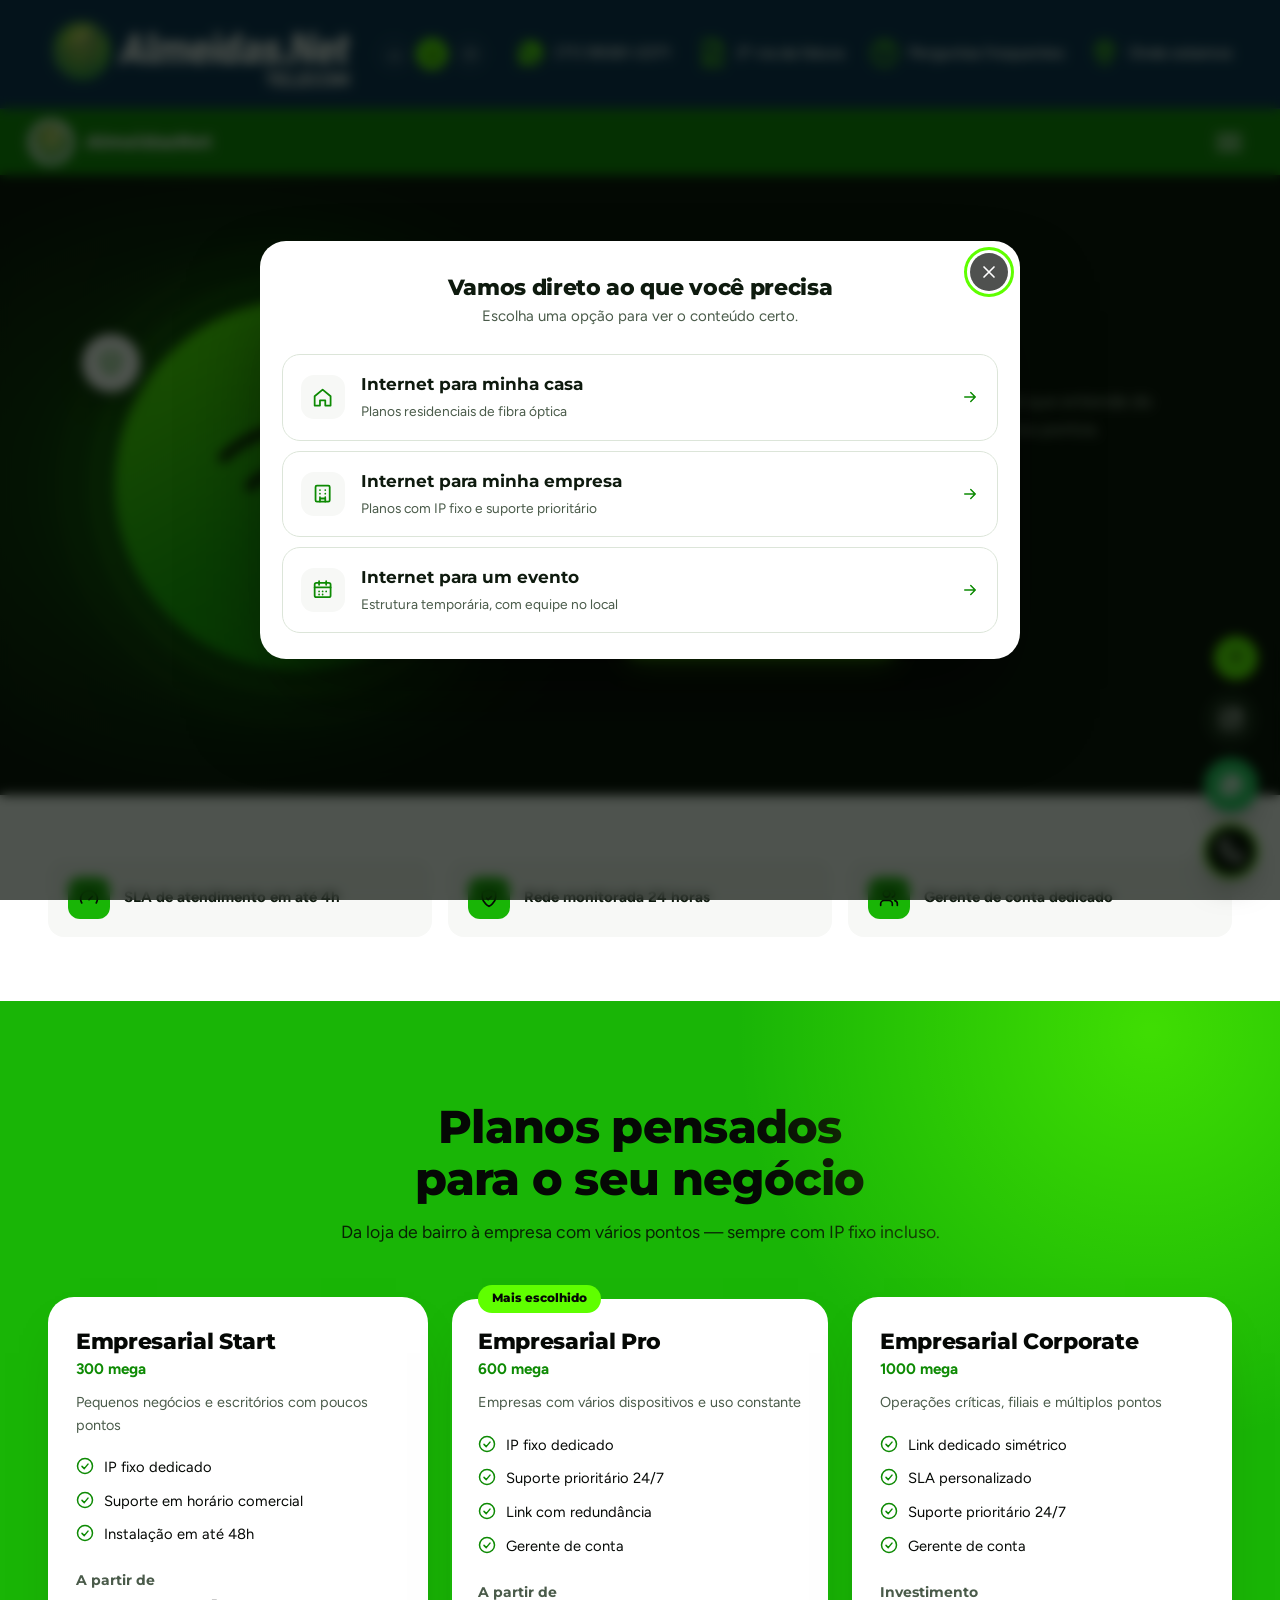
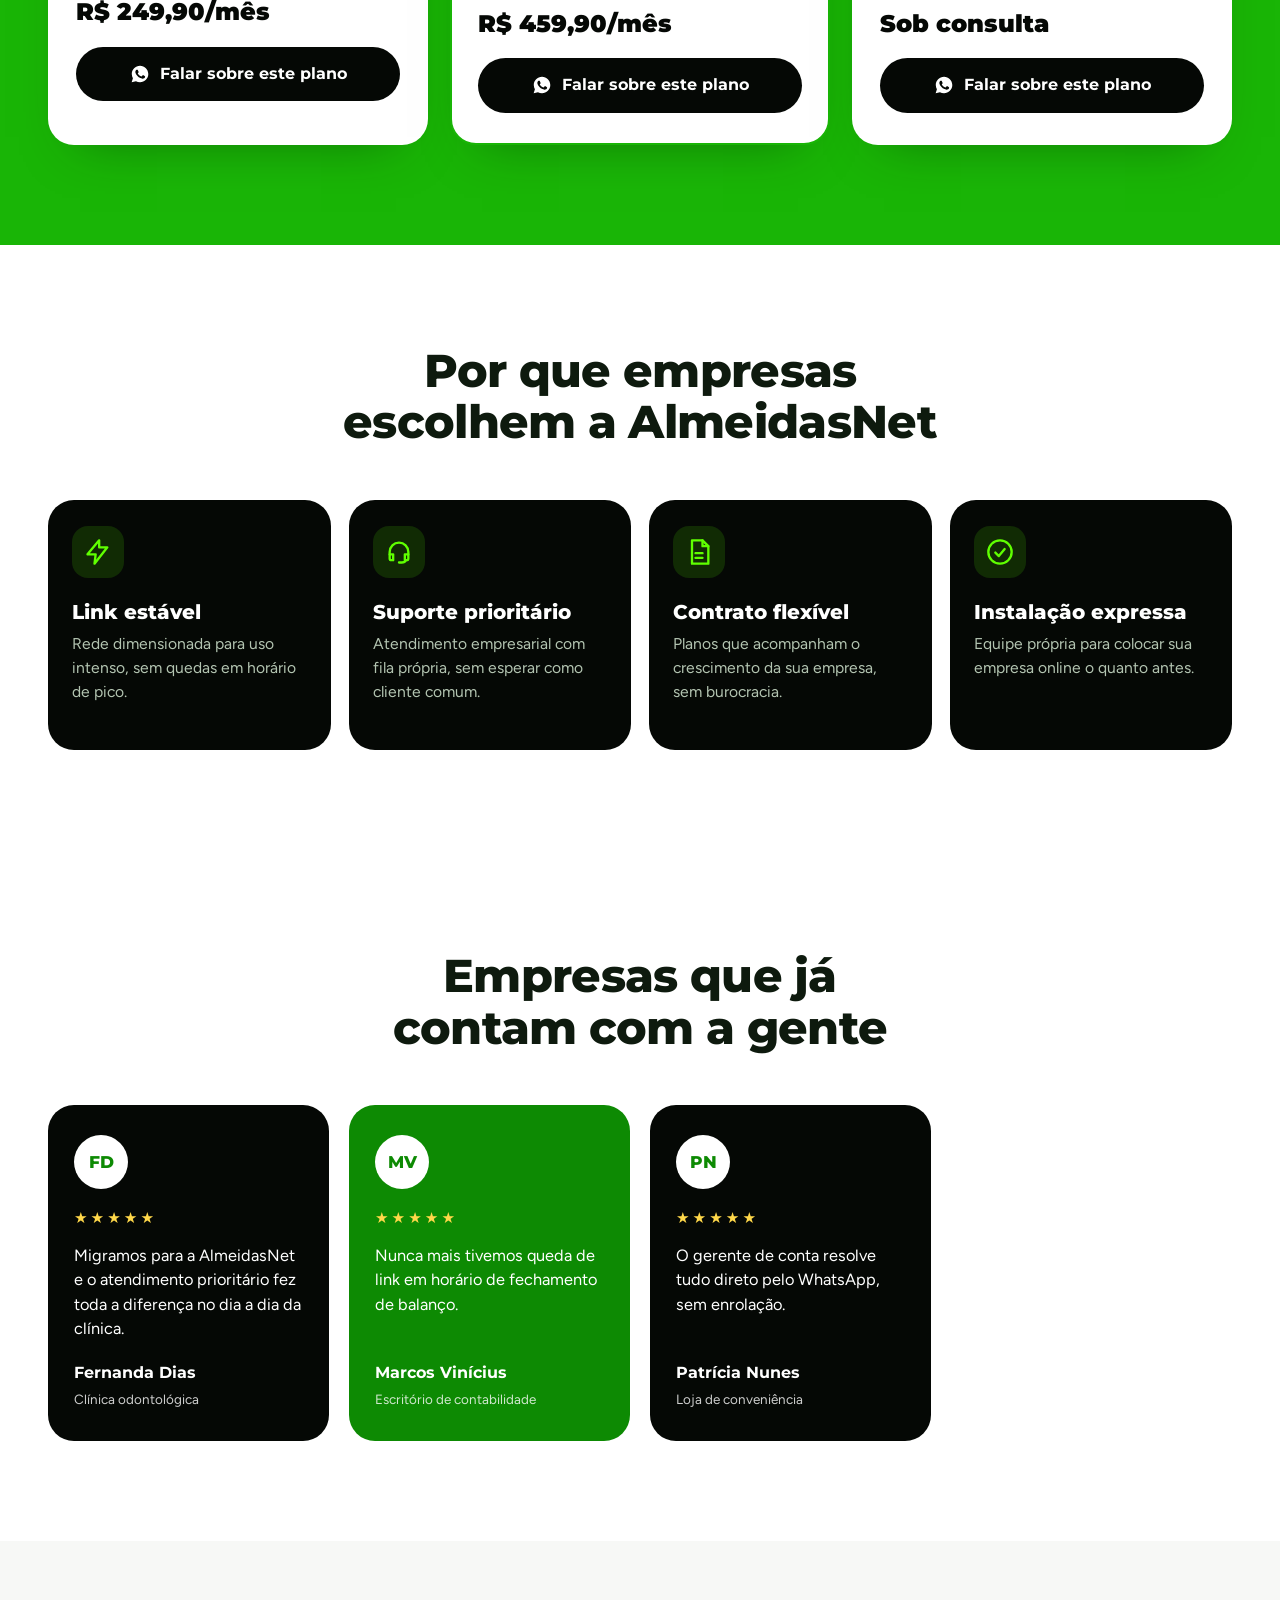
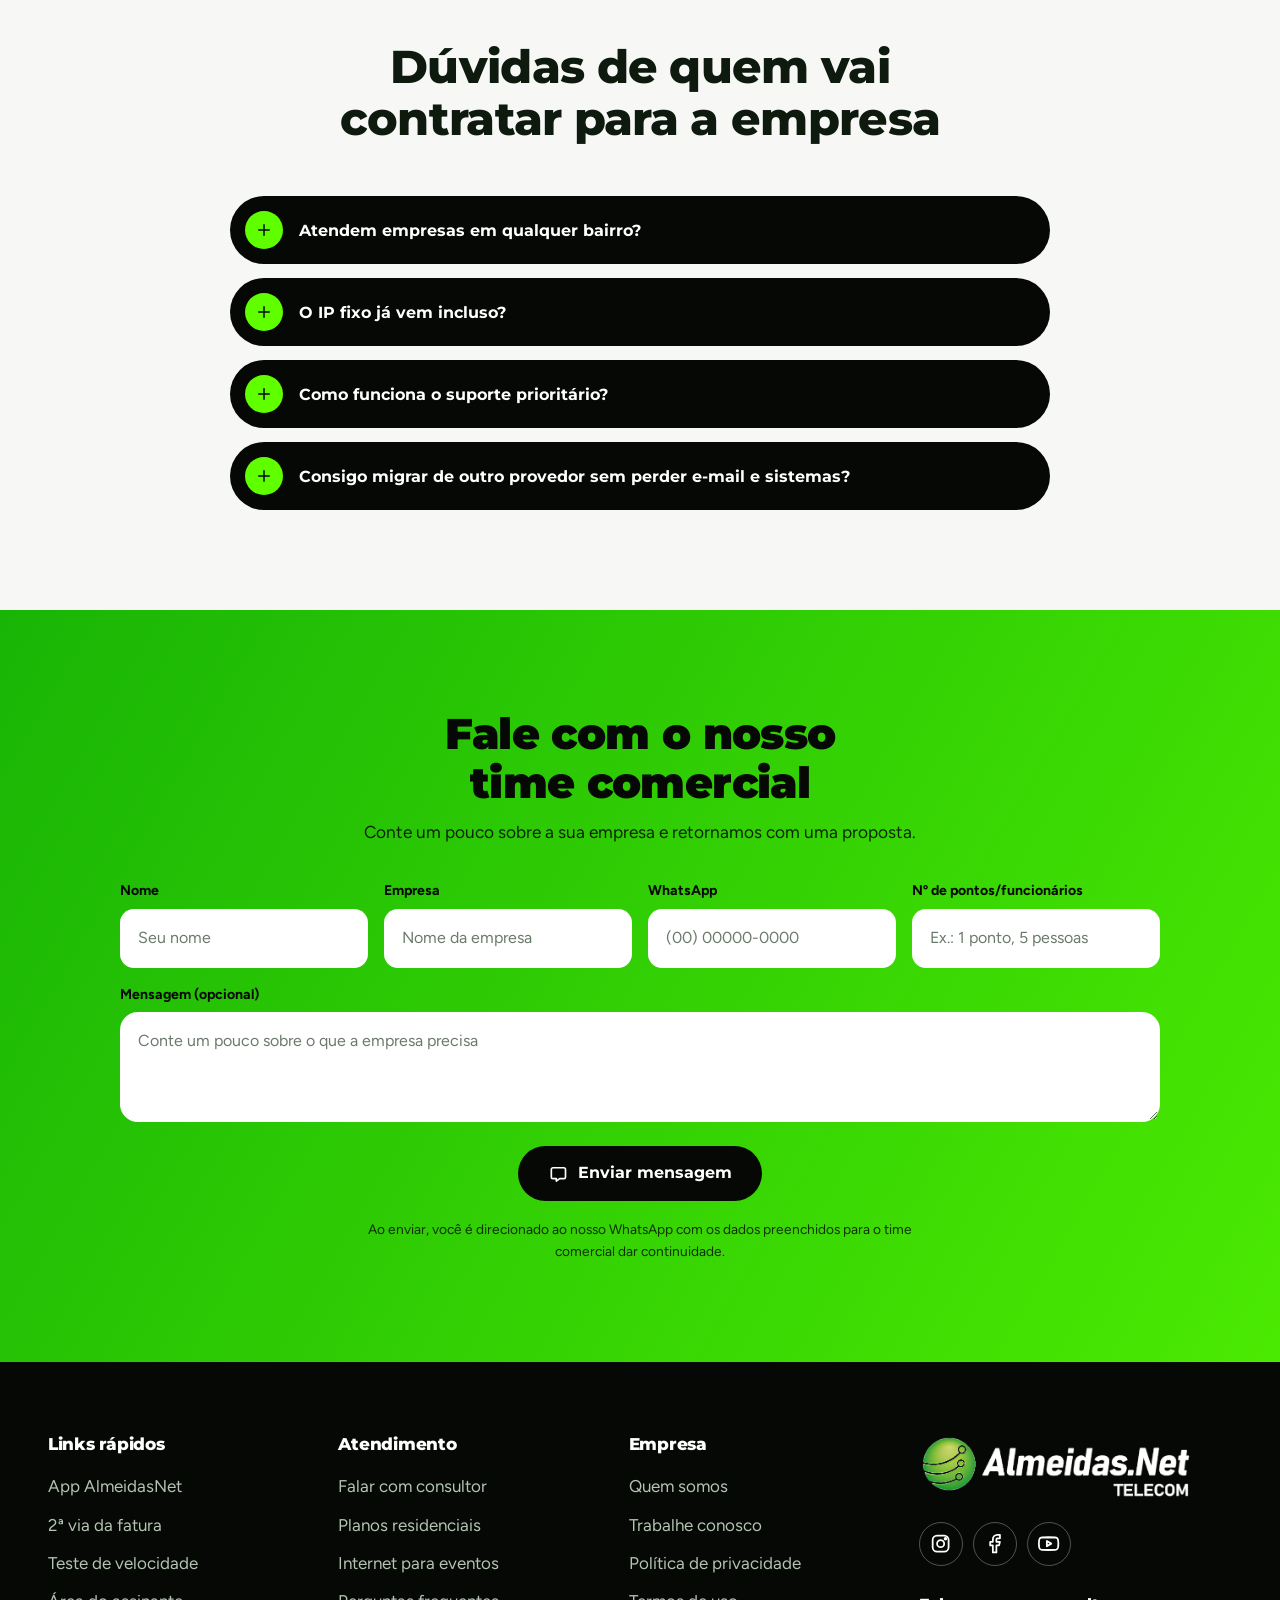
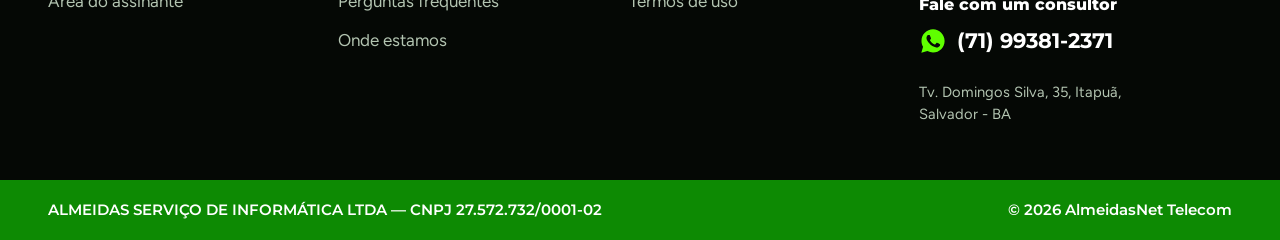
==== commit 62734b2b: "ajustado poup e topbar" ====
--- a/empresas.html
+++ b/empresas.html
@@ -31,6 +31,7 @@
     <a href="index.html" class="logo" aria-label="AlmeidasNet Telecom — início">
       <img src="images/logo/logo-claro.png" alt="AlmeidasNet Telecom" width="1293" height="311" />
     </a>
+    <div class="audience-switch" role="group" aria-label="Tipo de atendimento"><a href="index.html" aria-label="Internet residencial" title="Residencial"><i data-icon="home"></i></a><a href="empresas.html" class="is-current" aria-label="Internet para empresas" title="Empresa"><i data-icon="office"></i></a><a href="eventos.html" aria-label="Internet para eventos" title="Eventos"><i data-icon="calendar"></i></a></div>
     <ul class="topbar__links">
       <li><a data-wa data-wa-msg="Olá! Preciso de ajuda com a AlmeidasNet" target="_blank" rel="noopener"><i data-icon="whatsapp"></i><span data-wa-text></span></a></li>
       <li><a data-segunda-via target="_blank" rel="noopener"><i data-icon="file"></i>2ª via da fatura</a></li>
@@ -46,12 +47,13 @@
     <a class="site-nav__brand" href="index.html" aria-label="AlmeidasNet — início">
       <span class="site-nav__mark"><img src="images/logo/marca.png" alt="" width="257" height="257" /></span>
       <span class="site-nav__name">AlmeidasNet</span>
-      <img class="site-nav__logo" src="images/logo/logo-colorido.png" alt="AlmeidasNet Telecom" width="1293" height="311" />
+      <img class="site-nav__logo" src="images/logo/logo-claro.png" alt="AlmeidasNet Telecom" width="1293" height="311" />
     </a>
 
     <div class="site-nav__panel" id="nav-panel">
       <ul class="site-nav__links">
         <li><a href="index.html"><i data-icon="home"></i>Para sua casa</a></li>
+        <li><a href="eventos.html"><i data-icon="calendar"></i>Internet para eventos</a></li>
         <li><a href="#planos"><i data-icon="office"></i>Planos empresariais</a></li>
         <li><a href="#beneficios"><i data-icon="shield"></i>Benefícios</a></li>
         <li><a href="#depoimentos"><i data-icon="users"></i>Depoimentos</a></li>
@@ -64,7 +66,10 @@
       </div>
     </div>
 
-    <a class="site-nav__cta" data-wa-empresas target="_blank" rel="noopener"><i data-icon="whatsapp"></i>Consultor</a>
+    <div class="site-nav__mobile-group">
+      <div class="audience-switch" role="group" aria-label="Tipo de atendimento"><a href="index.html" aria-label="Internet residencial" title="Residencial"><i data-icon="home"></i></a><a href="empresas.html" class="is-current" aria-label="Internet para empresas" title="Empresa"><i data-icon="office"></i></a><a href="eventos.html" aria-label="Internet para eventos" title="Eventos"><i data-icon="calendar"></i></a></div>
+      <a class="site-nav__cta" data-wa-empresas target="_blank" rel="noopener"><i data-icon="whatsapp"></i>Consultor</a>
+    </div>
 
     <button class="nav-toggle" id="nav-toggle" type="button" aria-label="Abrir menu" aria-expanded="false" aria-controls="nav-panel">
       <span></span><span></span><span></span>
@@ -202,6 +207,7 @@
         <ul>
           <li><a data-wa-empresas target="_blank" rel="noopener">Falar com consultor</a></li>
           <li><a href="index.html">Planos residenciais</a></li>
+          <li><a href="eventos.html">Internet para eventos</a></li>
           <li><a href="#faq">Perguntas frequentes</a></li>
           <li><a data-mapa target="_blank" rel="noopener">Onde estamos</a></li>
         </ul>
@@ -247,6 +253,8 @@
   <a class="floating-btn floating-btn--phone" data-tel aria-label="Ligar para a AlmeidasNet"><i data-icon="phone"></i></a>
 </div>
 
+<div id="audience-popup" class="modal" aria-hidden="true"></div>
+
 <script src="js/config.js"></script>
 <script src="js/main.js"></script>
 <script src="js/empresas.js"></script>
--- a/css/style.css
+++ b/css/style.css
@@ -152,6 +152,13 @@
   .logo img { height: 64px; }
 }
 
+.audience-switch { display: flex; align-items: center; gap: 6px; }
+.audience-switch a { width: 32px; height: 32px; border-radius: 50%; display: grid; place-items: center; color: rgba(255, 255, 255, 0.68); border: 1.5px solid rgba(255, 255, 255, 0.28); transition: background 0.25s ease, color 0.25s ease, border-color 0.25s ease, transform 0.3s var(--ease); }
+.audience-switch a .ico { width: 15px; height: 15px; }
+.audience-switch a:hover { color: var(--white); border-color: rgba(255, 255, 255, 0.55); transform: translateY(-2px); }
+.audience-switch a.is-current { background: var(--lime); color: var(--ink); border-color: var(--lime); }
+.topbar .audience-switch { margin-right: 6px; }
+
 /* ==========================================================================
    NAVBAR (fixa, com efeitos)
    ========================================================================== */
@@ -200,7 +207,7 @@
 .pill--outline { border-color: rgba(255, 255, 255, 0.85); color: var(--white); }
 .pill--outline:hover { background: var(--white); color: var(--green-deep); }
 
-.site-nav__logo, .site-nav__cta { display: none; }
+.site-nav__logo, .site-nav__cta, .site-nav__mobile-group { display: none; }
 .nav-toggle { display: none; width: 46px; height: 46px; position: relative; margin-left: auto; flex-shrink: 0; }
 .nav-toggle span { position: absolute; left: 10px; right: 10px; height: 2.5px; background: var(--white); border-radius: 2px; transition: transform 0.3s var(--ease), opacity 0.2s ease, top 0.3s var(--ease); }
 .nav-toggle span:nth-child(1) { top: 15px; }
@@ -796,7 +803,7 @@
 /* ==========================================================================
    MODAIS (popup Indique e ganhe / apps do plano)
    ========================================================================== */
-.modal { position: fixed; inset: 0; z-index: 200; display: flex; align-items: center; justify-content: center; padding: 24px; background: rgba(3, 10, 3, 0.7); backdrop-filter: blur(6px); -webkit-backdrop-filter: blur(6px); opacity: 0; pointer-events: none; transition: opacity 0.3s ease; }
+.modal { position: fixed; inset: 0; z-index: 200; display: flex; align-items: center; justify-content: center; padding: 24px; background: rgba(3, 10, 3, 0.7); backdrop-filter: blur(6px); -webkit-backdrop-filter: blur(6px); opacity: 0; pointer-events: none; transition: opacity 0.3s ease; overflow-y: auto; }
 .modal.is-open { opacity: 1; pointer-events: auto; }
 .modal__card { position: relative; transform: translateY(18px) scale(0.94); transition: transform 0.45s var(--ease); }
 .modal.is-open .modal__card { transform: none; }
@@ -897,16 +904,17 @@
 
   /* header: logo + Assinar, fixo no topo (a navegação fica no botão flutuante) */
   .topbar { display: none; }
-  .site-nav { background: var(--paper); color: var(--ink); border-bottom: 1px solid var(--line); }
-  .site-nav--scrolled { background: var(--paper); box-shadow: 0 12px 26px -18px rgba(0, 0, 0, 0.55); }
+  .site-nav { background: var(--topbar-bg); color: var(--white); border-bottom: 1px solid rgba(255, 255, 255, 0.14); }
+  .site-nav--scrolled { background: var(--topbar-bg); box-shadow: 0 12px 26px -18px rgba(0, 0, 0, 0.55); }
   .site-nav .container { padding: 0 16px; }
   .site-nav__inner { min-height: var(--nav-h); justify-content: space-between; }
   .site-nav__brand { max-width: none; opacity: 1; }
   .site-nav__mark, .site-nav__name { display: none; }
-  .site-nav__logo { display: block; height: 40px; width: auto; }
+  .site-nav__logo { display: block; height: 36px; width: auto; }
   .site-nav__panel, .nav-overlay, .nav-toggle { display: none !important; }
-  .site-nav__cta { display: inline-flex; align-items: center; gap: 8px; padding: 10px 20px; border-radius: 999px; background: var(--green-deep); color: var(--white); font-family: var(--font-display); font-weight: 700; font-size: 0.92rem; transition: transform 0.3s var(--ease), background 0.2s ease; }
-  .site-nav__cta .ico { width: 18px; height: 18px; }
+  .site-nav__mobile-group { display: flex; align-items: center; gap: 8px; }
+  .site-nav__cta { display: inline-flex; align-items: center; gap: 8px; padding: 10px 18px; border-radius: 999px; background: var(--lime); color: var(--ink); font-family: var(--font-display); font-weight: 700; font-size: 0.88rem; white-space: nowrap; transition: transform 0.3s var(--ease), background 0.2s ease; }
+  .site-nav__cta .ico { width: 17px; height: 17px; }
 
   /* hero: arte em cima, texto embaixo */
   .hero__track { min-height: 720px; }
@@ -988,7 +996,7 @@
 .coverage__bairros span .ico { width: 15px; height: 15px; }
 
 /* ==========================================================================
-   PÁGINA "PARA SUA EMPRESA" — peças que não existem na home
+   PÁGINA "PARA SUA EMPRESA" (empresas.html) — peças que não existem na home
    ========================================================================== */
 .biz-trust { display: grid; grid-template-columns: repeat(3, 1fr); gap: 16px; }
 @media (max-width: 760px) { .biz-trust { grid-template-columns: 1fr; } }
@@ -1016,3 +1024,58 @@
 .biz-benefits { display: grid; grid-template-columns: repeat(4, 1fr); gap: 18px; }
 @media (max-width: 900px) { .biz-benefits { grid-template-columns: repeat(2, 1fr); } }
 @media (max-width: 520px) { .biz-benefits { grid-template-columns: 1fr; } }
+
+/* ==========================================================================
+   PÁGINA "INTERNET PARA EVENTOS" (eventos.html) — peças que não existem
+   na home. Prefixo "evt-" para não confundir com as classes residenciais.
+   ========================================================================== */
+.evt-highlights { display: grid; grid-template-columns: repeat(3, 1fr); gap: 16px; }
+@media (max-width: 760px) { .evt-highlights { grid-template-columns: 1fr; } }
+.evt-highlight { display: flex; align-items: center; gap: 14px; padding: 18px 20px; border-radius: 16px; background: var(--paper); }
+.evt-highlight__icon { width: 42px; height: 42px; border-radius: 12px; display: grid; place-items: center; background: var(--green); color: var(--ink); flex-shrink: 0; }
+.evt-highlight__icon .ico { width: 20px; height: 20px; }
+.evt-highlight span:last-child { font-weight: 700; font-size: 0.94rem; }
+
+.evt-plans { display: grid; grid-template-columns: repeat(3, 1fr); gap: 22px; }
+@media (max-width: 980px) { .evt-plans { grid-template-columns: 1fr; max-width: 460px; margin: 0 auto; } }
+.evt-plan { position: relative; background: var(--white); border-radius: 26px; padding: 30px 26px; box-shadow: 0 24px 50px -32px rgba(0, 40, 0, 0.5); border: 2px solid transparent; transition: transform 0.4s var(--ease), box-shadow 0.4s var(--ease); }
+.evt-plan:hover { transform: translateY(-8px); box-shadow: 0 34px 60px -30px rgba(0, 40, 0, 0.65); }
+.evt-plan--destaque { border-color: var(--green); }
+.evt-plan__tag { position: absolute; top: -14px; left: 26px; background: var(--lime); color: var(--ink); font-family: var(--font-display); font-weight: 800; font-size: 0.72rem; padding: 5px 14px; border-radius: 999px; }
+.evt-plan h3 { font-family: var(--font-display); font-size: 1.35rem; font-weight: 800; }
+.evt-plan__duracao { margin-top: 4px; color: var(--green-deep); font-weight: 700; font-size: 0.95rem; }
+.evt-plan__indicado { margin-top: 10px; color: var(--muted); font-size: 0.9rem; }
+.evt-plan__list { margin: 20px 0 24px; display: flex; flex-direction: column; gap: 11px; }
+.evt-plan__list li { display: flex; align-items: flex-start; gap: 10px; font-size: 0.92rem; }
+.evt-plan__list .ico { width: 18px; height: 18px; color: var(--green-deep); flex-shrink: 0; margin-top: 1px; }
+.evt-plan__price { font-family: var(--font-display); font-weight: 900; font-size: 1.5rem; margin-bottom: 16px; }
+.evt-plan__price small { font-size: 0.85rem; font-weight: 700; color: var(--muted); display: block; margin-bottom: 2px; }
+.evt-plan .btn { width: 100%; }
+
+.evt-benefits { display: grid; grid-template-columns: repeat(4, 1fr); gap: 18px; }
+@media (max-width: 900px) { .evt-benefits { grid-template-columns: repeat(2, 1fr); } }
+@media (max-width: 520px) { .evt-benefits { grid-template-columns: 1fr; } }
+
+/* ==========================================================================
+   POPUP DE ENTRADA — "residencial ou evento?" (aparece antes do popup de
+   indique e ganhe). Reaproveita .modal/.modal__close/.modal.is-open.
+   ========================================================================== */
+.gate__card { width: min(760px, 100%); max-height: calc(100vh - 48px); overflow-y: auto; border-radius: 26px; background: var(--white); box-shadow: 0 50px 90px -20px rgba(0, 0, 0, 0.6); }
+.gate__head { padding: 34px 30px 4px; text-align: center; }
+.gate__head h3 { font-family: var(--font-display); font-weight: 800; font-size: 1.35rem; }
+.gate__head p { margin-top: 6px; color: var(--muted); font-size: 0.94rem; }
+.gate__options { display: flex; flex-direction: column; gap: 10px; padding: 22px 22px 26px; }
+.gate-option { display: flex; align-items: center; gap: 16px; padding: 16px 18px; border-radius: 18px; border: 1.5px solid var(--line); text-align: left; transition: transform 0.3s var(--ease), border-color 0.25s ease, background 0.25s ease; }
+.gate-option:hover { transform: translateX(4px); border-color: var(--green); background: var(--paper); }
+.gate-option__icon { width: 44px; height: 44px; border-radius: 13px; display: grid; place-items: center; background: var(--paper); color: var(--green-deep); flex-shrink: 0; transition: background 0.25s ease, color 0.25s ease; }
+.gate-option:hover .gate-option__icon { background: var(--green-deep); color: var(--white); }
+.gate-option__text { flex: 1; min-width: 0; }
+.gate-option strong { display: block; font-family: var(--font-display); font-size: 1.05rem; }
+.gate-option__sub { color: var(--muted); font-size: 0.86rem; }
+.gate-option__go { flex-shrink: 0; display: inline-flex; color: var(--green-deep); }
+.gate-option__go .ico { width: 18px; height: 18px; transition: transform 0.3s var(--ease); }
+.gate-option:hover .gate-option__go .ico { transform: translateX(4px); }
+@media (max-width: 420px) {
+  .gate-option__sub { display: none; }
+  .gate-option { padding: 14px 16px; }
+}
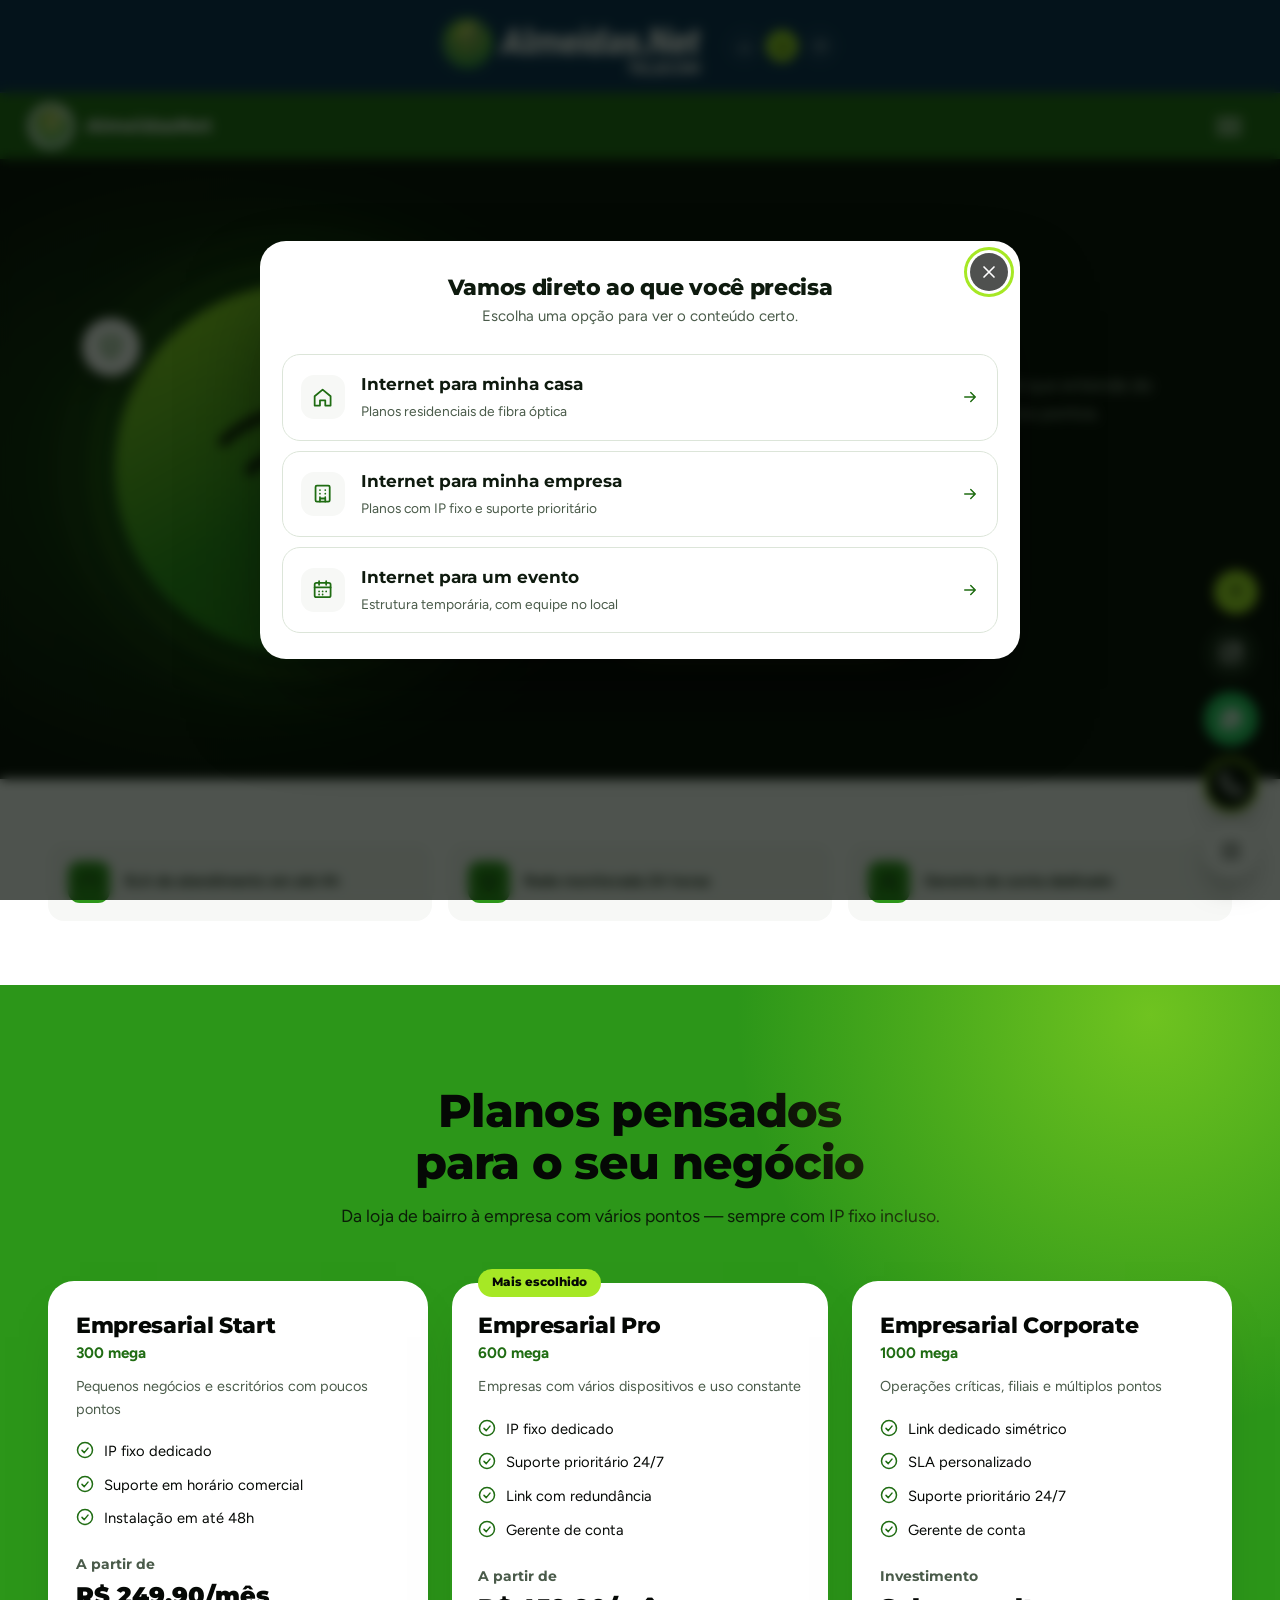
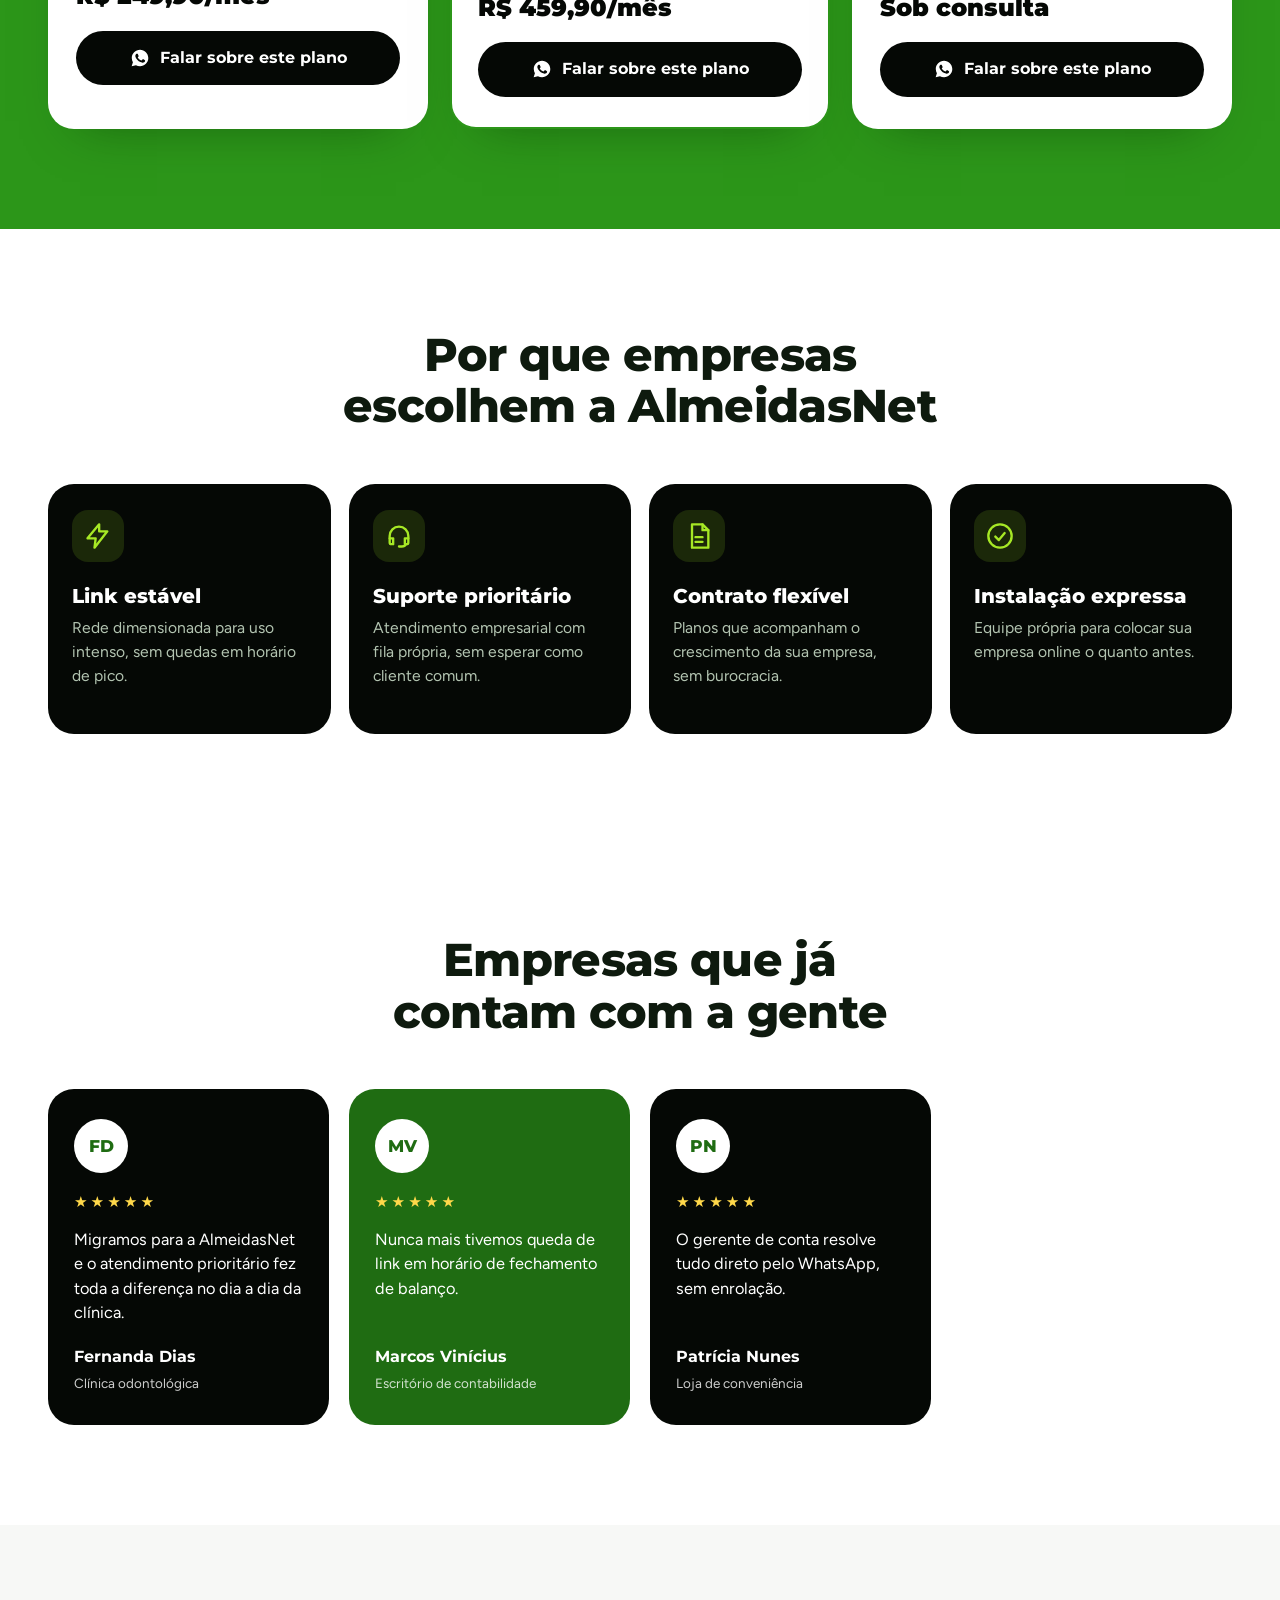
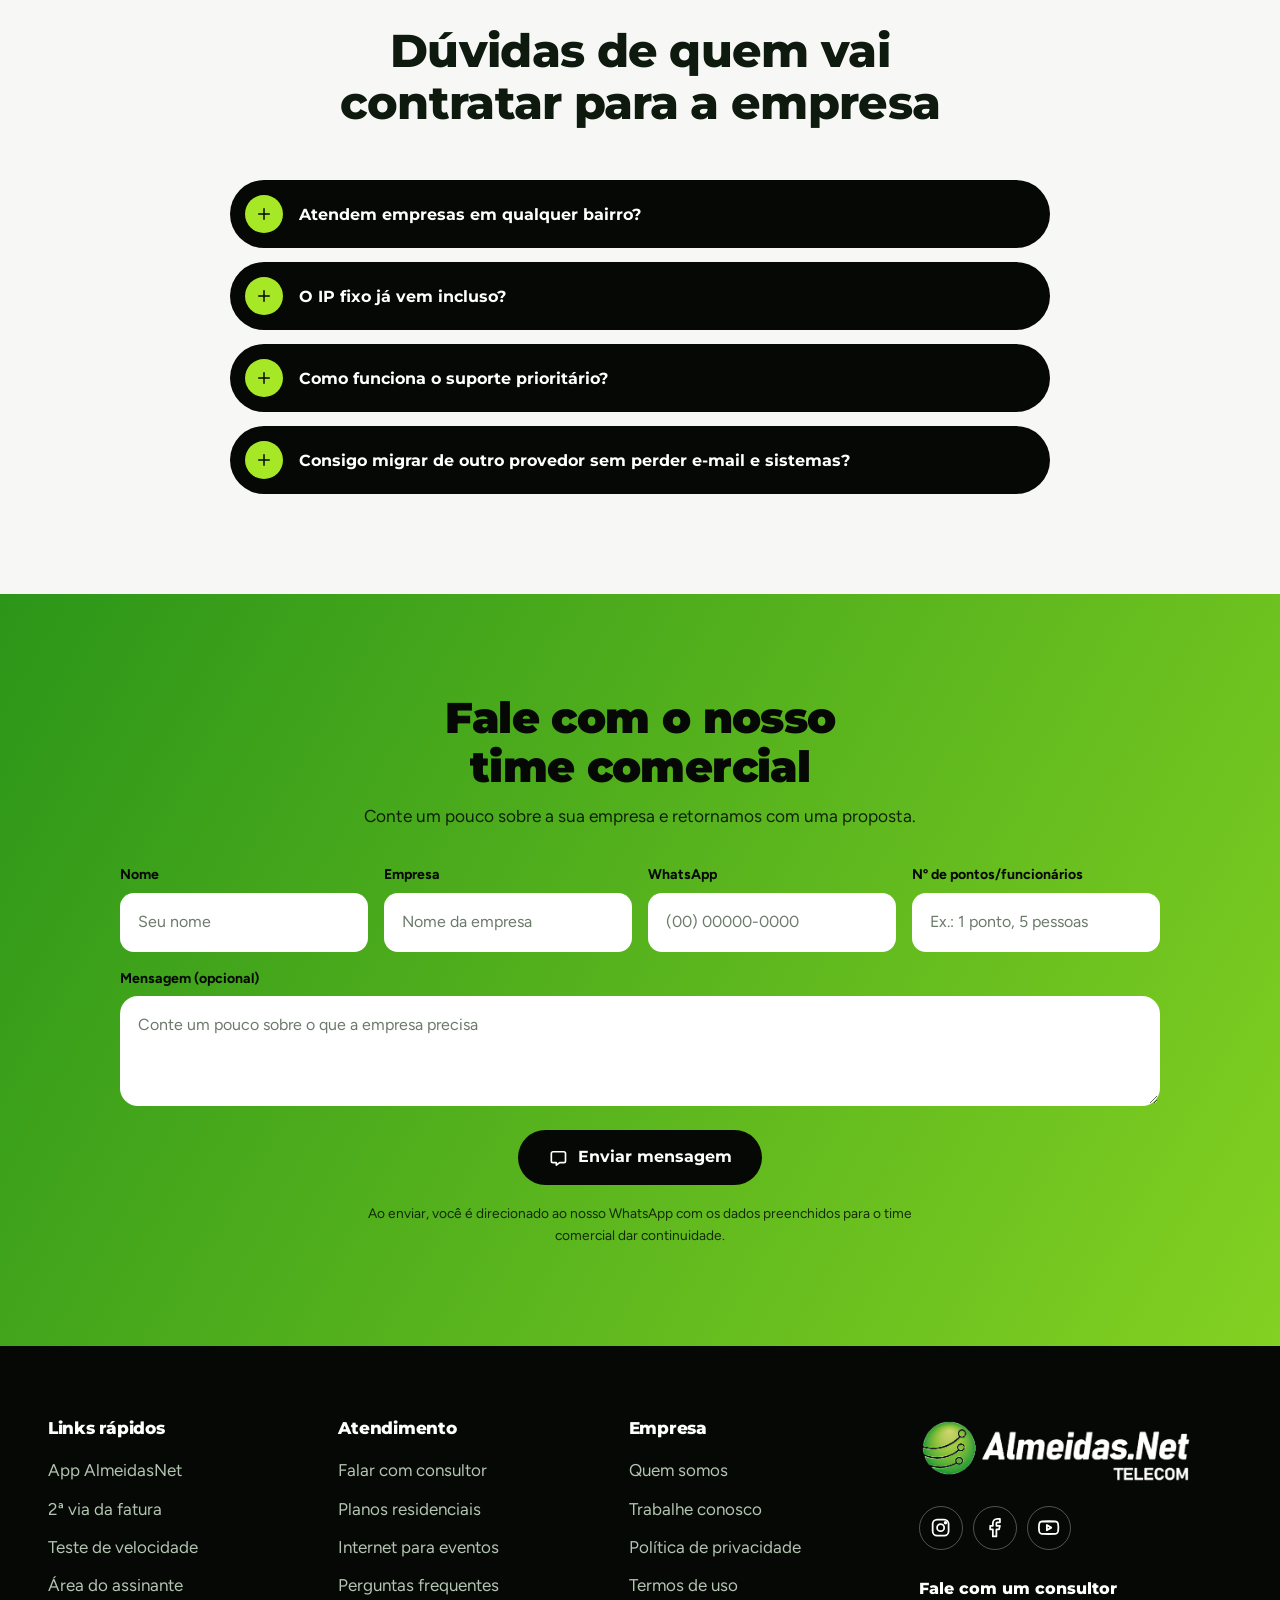
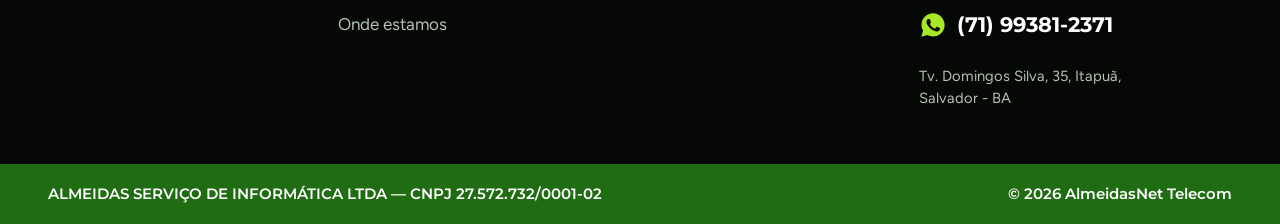
==== commit 7b2d67b1: "ajustes nos html e cores" ====
--- a/empresas.html
+++ b/empresas.html
@@ -5,7 +5,7 @@
 <script>document.documentElement.className += " js";</script>
 <meta name="viewport" content="width=device-width, initial-scale=1.0" />
 <title>AlmeidasNet para Empresas | Internet dedicada com suporte prioritário</title>
-<meta name="description" content="Planos de internet dedicada para empresas, com IP fixo, suporte prioritário 24/7 e gerente de conta. Fale com um consultor da AlmeidasNet" />
+<meta name="description" content="Planos de internet dedicada para empresas, com IP fixo, suporte prioritário 24/7 e gerente de conta. Fale com um consultor da AlmeidasNet." />
 <meta name="theme-color" content="#0D8A03" />
 
 <meta property="og:type" content="website" />
@@ -33,7 +33,7 @@
     </a>
     <div class="audience-switch" role="group" aria-label="Tipo de atendimento"><a href="index.html" aria-label="Internet residencial" title="Residencial"><i data-icon="home"></i></a><a href="empresas.html" class="is-current" aria-label="Internet para empresas" title="Empresa"><i data-icon="office"></i></a><a href="eventos.html" aria-label="Internet para eventos" title="Eventos"><i data-icon="calendar"></i></a></div>
     <ul class="topbar__links">
-      <li><a data-wa data-wa-msg="Olá! Preciso de ajuda com a AlmeidasNet" target="_blank" rel="noopener"><i data-icon="whatsapp"></i><span data-wa-text></span></a></li>
+      <li><a data-wa data-wa-msg="Olá! Preciso de ajuda com a AlmeidasNet." target="_blank" rel="noopener"><i data-icon="whatsapp"></i><span data-wa-text></span></a></li>
       <li><a data-segunda-via target="_blank" rel="noopener"><i data-icon="file"></i>2ª via da fatura</a></li>
       <li><a href="#faq"><i data-icon="help"></i>Perguntas frequentes</a></li>
       <li><a data-mapa target="_blank" rel="noopener"><i data-icon="pin"></i>Onde estamos</a></li>
@@ -52,8 +52,6 @@
 
     <div class="site-nav__panel" id="nav-panel">
       <ul class="site-nav__links">
-        <li><a href="index.html"><i data-icon="home"></i>Para sua casa</a></li>
-        <li><a href="eventos.html"><i data-icon="calendar"></i>Internet para eventos</a></li>
         <li><a href="#planos"><i data-icon="office"></i>Planos empresariais</a></li>
         <li><a href="#beneficios"><i data-icon="shield"></i>Benefícios</a></li>
         <li><a href="#depoimentos"><i data-icon="users"></i>Depoimentos</a></li>
@@ -62,7 +60,6 @@
       <div class="site-nav__pills">
         <a class="pill pill--orange" data-central-assinante target="_blank" rel="noopener">Área do assinante</a>
         <a class="pill pill--dark" data-wa-empresas target="_blank" rel="noopener">Falar com consultor</a>
-        <a class="pill pill--outline" href="index.html">Sou cliente residencial</a>
       </div>
     </div>
 
@@ -216,7 +213,7 @@
         <h4>Empresa</h4>
         <ul>
           <li><a href="index.html#quem-somos">Quem somos</a></li>
-          <li><a data-wa data-wa-msg="Olá! Quero trabalhar na AlmeidasNet" target="_blank" rel="noopener">Trabalhe conosco</a></li>
+          <li><a data-wa data-wa-msg="Olá! Quero trabalhar na AlmeidasNet." target="_blank" rel="noopener">Trabalhe conosco</a></li>
           <li><a href="#">Política de privacidade</a></li>
           <li><a href="#">Termos de uso</a></li>
         </ul>
@@ -248,9 +245,16 @@
 <!-- ============ BOTÕES FLUTUANTES ============ -->
 <div class="floating-actions">
   <button class="floating-btn back-to-top" type="button" aria-label="Voltar ao topo"><i data-icon="arrow-up"></i></button>
+
   <a class="floating-btn floating-btn--instagram" data-ig target="_blank" rel="noopener" aria-label="Instagram da AlmeidasNet"><i data-icon="instagram"></i></a>
   <a class="floating-btn floating-btn--whatsapp" data-wa-empresas target="_blank" rel="noopener" aria-label="Falar com um consultor"><i data-icon="whatsapp"></i></a>
   <a class="floating-btn floating-btn--phone" data-tel aria-label="Ligar para a AlmeidasNet"><i data-icon="phone"></i></a>
+
+  <div class="floating-menu">
+    <div class="floating-menu__panel" id="floating-menu-panel" role="menu"></div>
+    <span class="floating-menu__hint" id="menu-hint" aria-hidden="true">Menu</span>
+    <button class="floating-btn floating-btn--menu" id="floating-menu-btn" type="button" aria-label="Abrir menu rápido" aria-expanded="false"><i data-icon="menu"></i></button>
+  </div>
 </div>
 
 <div id="audience-popup" class="modal" aria-hidden="true"></div>
--- a/css/style.css
+++ b/css/style.css
@@ -1,20 +1,21 @@
 /* ==========================================================================
    ALMEIDAS.NET — TOKENS
-   Paleta tirada do site atual: verde da faixa (#19B506), verde neon do
-   título do banner (#5FFF00), preto do fundo e o laranja do botão
-   "Área do assinante".
+   Paleta ajustada para bater com o material de marketing da AlmeidasNet
+   (verde mais "orgânico" + verde-limão puxado pro amarelo), preto do fundo
+   e o laranja do botão "Área do assinante".
    ========================================================================== */
 :root {
-  --green: #19B506;
-  --green-deep: #0D8A03;   /* barras com texto branco (contraste 4.5:1) */
-  --green-dark: #086402;
-  --lime: #5FFF00;
+  --green: #2C9619;
+  --green-deep: #1F6C12;   /* barras com texto branco (contraste 4.5:1) */
+  --green-dark: #164B0C;
+  --lime: #A6E825;
   --ink: #050805;
   --ink-2: #0B130B;
   --ink-3: #142014;
   --orange: #F08919;
   --paper: #F7F8F6;
   --topbar-bg: #082B55; /* cor de fundo da barra superior (logo + contatos) */
+  --gate-accent: var(--green-deep); /* cor de destaque do popup de entrada (ícones, hover) */
   --white: #FFFFFF;
 
   --text: #0E1A0E;
@@ -115,8 +116,8 @@
 .btn .ico { transition: transform 0.3s var(--ease); }
 .btn:hover .ico { transform: translateX(3px) scale(1.08); }
 
-.btn--lime { background: var(--lime); color: var(--ink); box-shadow: 0 12px 28px -10px rgba(95, 255, 0, 0.6); }
-.btn--lime:hover { box-shadow: 0 18px 34px -10px rgba(95, 255, 0, 0.8); }
+.btn--lime { background: var(--lime); color: var(--ink); box-shadow: 0 12px 28px -10px rgba(166, 232, 37, 0.6); }
+.btn--lime:hover { box-shadow: 0 18px 34px -10px rgba(166, 232, 37, 0.8); }
 .btn--dark { background: var(--ink); color: var(--white); }
 .btn--dark:hover { background: var(--ink-3); box-shadow: 0 16px 30px -12px rgba(0, 0, 0, 0.6); }
 .btn--green { background: var(--green-deep); color: var(--white); }
@@ -128,11 +129,11 @@
    ========================================================================== */
 .topbar { background: var(--topbar-bg); border-bottom: 1px solid rgba(255, 255, 255, 0.14); }
 .topbar__inner { display: flex; align-items: center; justify-content: space-between; gap: 24px; min-height: 108px; }
-.logo { display: inline-flex; align-items: center; }
+.logo { display: inline-flex; align-items: center; flex-shrink: 0; }
 .logo img { height: 74px; width: auto; transition: transform 0.4s var(--ease); }
 .topbar .logo:hover img { transform: scale(1.04); }
 
-.topbar__links { display: flex; align-items: center; gap: 26px; flex-wrap: nowrap; justify-content: flex-end; }
+.topbar__links { display: flex; align-items: center; gap: 26px; flex-wrap: nowrap; justify-content: flex-end; flex-shrink: 0; min-width: 0; }
 .topbar__links a {
   position: relative; display: inline-flex; align-items: center; gap: 10px;
   font-weight: 600; font-size: 0.98rem; color: var(--white); white-space: nowrap;
@@ -146,13 +147,13 @@
 .topbar__links a:hover .ico { transform: translateY(-3px) rotate(-8deg) scale(1.1); color: var(--lime); }
 .topbar__links a:hover::after { transform: scaleX(1); }
 
-@media (max-width: 1120px) {
+@media (max-width: 1460px) {
   .topbar__inner { justify-content: center; min-height: 92px; }
   .topbar__links { display: none; }
   .logo img { height: 64px; }
 }
 
-.audience-switch { display: flex; align-items: center; gap: 6px; }
+.audience-switch { display: flex; align-items: center; gap: 6px; flex-shrink: 0; }
 .audience-switch a { width: 32px; height: 32px; border-radius: 50%; display: grid; place-items: center; color: rgba(255, 255, 255, 0.68); border: 1.5px solid rgba(255, 255, 255, 0.28); transition: background 0.25s ease, color 0.25s ease, border-color 0.25s ease, transform 0.3s var(--ease); }
 .audience-switch a .ico { width: 15px; height: 15px; }
 .audience-switch a:hover { color: var(--white); border-color: rgba(255, 255, 255, 0.55); transform: translateY(-2px); }
@@ -218,7 +219,7 @@
 .nav-toggle.is-open span:nth-child(3) { top: 22px; transform: rotate(-45deg); }
 .nav-overlay { display: none; }
 
-@media (max-width: 1320px) {
+@media (max-width: 1460px) {
   :root { --nav-h: 66px; }
   .site-nav__name { display: inline; }
   .site-nav__brand { max-width: 260px; opacity: 1; }
@@ -250,8 +251,8 @@
 
 .hero-slide__bg { position: absolute; inset: 0; z-index: 0; overflow: hidden; pointer-events: none;
   background:
-    radial-gradient(60% 80% at 80% 50%, rgba(25, 181, 6, 0.42), transparent 62%),
-    radial-gradient(40% 50% at 8% 100%, rgba(95, 255, 0, 0.14), transparent 70%),
+    radial-gradient(60% 80% at 80% 50%, rgba(44, 150, 25, 0.42), transparent 62%),
+    radial-gradient(40% 50% at 8% 100%, rgba(166, 232, 37, 0.14), transparent 70%),
     var(--ink);
 }
 .hero-slide__swirl { position: absolute; right: -6%; top: -18%; width: 90%; height: 140%; opacity: 0.9; }
@@ -264,7 +265,7 @@
 .hero-slide__copy { max-width: 660px; padding: 56px 0 96px; }
 .hero-title { font-weight: 900; font-size: clamp(2.2rem, 3.8vw, 3.5rem); line-height: 0.98; letter-spacing: -0.025em; text-transform: uppercase; }
 .hero-title span { display: block; }
-.hero-title__accent { color: var(--lime); text-shadow: 0 0 34px rgba(95, 255, 0, 0.35); }
+.hero-title__accent { color: var(--lime); text-shadow: 0 0 34px rgba(166, 232, 37, 0.35); }
 .hero-slide__text { margin-top: 22px; font-size: 1.2rem; color: var(--on-dark-muted); max-width: 46ch; }
 .hero-slide__actions { margin-top: 34px; display: flex; align-items: center; gap: 22px 28px; flex-wrap: wrap; }
 .hero-phone { display: inline-flex; align-items: center; gap: 10px; font-family: var(--font-display); font-weight: 800; font-size: 1.7rem; letter-spacing: -0.01em; transition: color 0.2s ease, transform 0.3s var(--ease); }
@@ -298,7 +299,7 @@
   background: linear-gradient(150deg, var(--lime) 0%, var(--green) 52%, var(--green-deep) 100%);
   color: var(--ink);
   display: grid; place-items: center;
-  box-shadow: 0 0 90px rgba(25, 181, 6, 0.55), inset 0 0 0 2px rgba(255, 255, 255, 0.18);
+  box-shadow: 0 0 90px rgba(44, 150, 25, 0.55), inset 0 0 0 2px rgba(255, 255, 255, 0.18);
 }
 .hero-slide.is-active .hero-art__panel { animation: panelIn 1s var(--ease) 0.15s both, panelFloat 7s ease-in-out 1.2s infinite; }
 @keyframes panelIn { from { opacity: 0; transform: scale(0.82) rotate(-6deg); } to { opacity: 1; transform: none; } }
@@ -422,7 +423,7 @@
 }
 .atender-card:hover { transform: translateY(-8px); box-shadow: var(--shadow-card); color: var(--ink); }
 .atender-card:hover::before { transform: translateY(0); }
-.atender-card__icon { width: 52px; height: 52px; border-radius: 16px; display: grid; place-items: center; background: rgba(95, 255, 0, 0.14); color: var(--lime); margin-bottom: 14px; transition: background 0.3s ease, color 0.3s ease, transform 0.5s var(--ease); }
+.atender-card__icon { width: 52px; height: 52px; border-radius: 16px; display: grid; place-items: center; background: rgba(166, 232, 37, 0.14); color: var(--lime); margin-bottom: 14px; transition: background 0.3s ease, color 0.3s ease, transform 0.5s var(--ease); }
 .atender-card__icon .ico { width: 28px; height: 28px; }
 .atender-card:hover .atender-card__icon { background: var(--ink); color: var(--lime); transform: rotate(-8deg) scale(1.08); }
 .atender-card strong { font-family: var(--font-display); font-size: 1.28rem; line-height: 1.15; font-weight: 800; }
@@ -436,7 +437,7 @@
 .atender-card--featured p { color: rgba(5, 8, 5, 0.85); }
 .atender-card--featured:hover p { color: var(--on-dark-muted); }
 .atender-card--featured .atender-card__icon { background: var(--ink); color: var(--lime); }
-.atender-card--featured:hover .atender-card__icon { background: rgba(95, 255, 0, 0.14); }
+.atender-card--featured:hover .atender-card__icon { background: rgba(166, 232, 37, 0.14); }
 .atender-card--featured .atender-card__go { border-color: rgba(5, 8, 5, 0.4); }
 .atender-card--featured:hover .atender-card__go { background: var(--lime); border-color: var(--lime); color: var(--ink); }
 
@@ -444,7 +445,7 @@
    PLANOS
    ========================================================================== */
 .planos { background: var(--green); color: var(--ink); overflow: hidden; }
-.planos::before { content: ""; position: absolute; width: 900px; height: 900px; right: -320px; top: -420px; border-radius: 50%; background: radial-gradient(circle, rgba(95, 255, 0, 0.55), transparent 65%); pointer-events: none; }
+.planos::before { content: ""; position: absolute; width: 900px; height: 900px; right: -320px; top: -420px; border-radius: 50%; background: radial-gradient(circle, rgba(166, 232, 37, 0.55), transparent 65%); pointer-events: none; }
 .planos .section-head h2 { color: var(--ink); }
 .planos .section-head p { color: rgba(5, 8, 5, 0.85); }
 .plans-grid { position: relative; display: grid; grid-template-columns: repeat(4, 1fr); gap: 22px; align-items: start; }
@@ -478,7 +479,7 @@
 .plan-row__title { display: flex; align-items: center; gap: 8px; font-family: var(--font-display); font-weight: 700; font-size: 0.88rem; line-height: 1.25; }
 .plan-row__title .ico { width: 18px; height: 18px; color: var(--green-deep); }
 .plan-row__more { font-size: 0.8rem; font-weight: 600; color: var(--green-deep); padding: 4px 8px; border-radius: 8px; transition: background 0.2s ease; flex-shrink: 0; }
-.plan-row__more:hover { background: rgba(25, 181, 6, 0.14); }
+.plan-row__more:hover { background: rgba(44, 150, 25, 0.14); }
 .plan-row__legend { font-size: 0.82rem; color: var(--muted); margin-top: 4px; }
 .app-icon-row { display: flex; flex-wrap: wrap; gap: 6px; margin-top: 10px; }
 .app-icon { display: grid; place-items: center; width: 36px; height: 36px; transition: transform 0.3s var(--ease); }
@@ -491,7 +492,7 @@
 .stepper__control { display: flex; align-items: center; gap: 12px; }
 .stepper__btn { width: 28px; height: 28px; border-radius: 50%; border: 1.5px solid var(--line); display: grid; place-items: center; background: var(--white); transition: border-color 0.2s ease, background 0.2s ease, transform 0.2s ease; }
 .stepper__btn .ico { width: 15px; height: 15px; }
-.stepper__btn:hover { border-color: var(--green); background: rgba(25, 181, 6, 0.1); transform: scale(1.1); }
+.stepper__btn:hover { border-color: var(--green); background: rgba(44, 150, 25, 0.1); transform: scale(1.1); }
 .stepper__value { font-family: var(--font-display); font-weight: 800; min-width: 18px; text-align: center; }
 
 
@@ -509,7 +510,7 @@
 .plan-extras { margin: 16px 14px 0; background: var(--paper); border: 1.5px solid var(--line); border-radius: 18px; transition: border-color 0.25s ease, box-shadow 0.25s ease; }
 .plan-extras.is-open { border-color: var(--green); box-shadow: 0 14px 28px -22px rgba(13, 138, 3, 0.9); }
 .plan-extras__toggle { width: 100%; display: flex; align-items: center; justify-content: space-between; gap: 10px; padding: 14px 14px; border-radius: 18px; text-align: left; transition: background 0.2s ease; }
-.plan-extras__toggle:hover { background: rgba(25, 181, 6, 0.08); }
+.plan-extras__toggle:hover { background: rgba(44, 150, 25, 0.08); }
 .plan-extras__title { display: flex; align-items: center; gap: 10px; white-space: nowrap; font-family: var(--font-display); font-weight: 800; font-size: 0.92rem; }
 .plan-extras__plus { width: 26px; height: 26px; border-radius: 50%; display: grid; place-items: center; background: var(--white); border: 1.5px solid var(--line); color: var(--green-deep); transition: transform 0.4s var(--ease), background 0.25s ease, color 0.25s ease, border-color 0.25s ease; }
 .plan-extras__plus .ico { width: 15px; height: 15px; }
@@ -547,7 +548,7 @@
 /* ==========================================================================
    GAMER
    ========================================================================== */
-.gamer { background: radial-gradient(60% 90% at 85% 40%, rgba(25, 181, 6, 0.4), transparent 62%), var(--ink); color: var(--white); overflow: hidden; }
+.gamer { background: radial-gradient(60% 90% at 85% 40%, rgba(44, 150, 25, 0.4), transparent 62%), var(--ink); color: var(--white); overflow: hidden; }
 .gamer__layout { display: grid; grid-template-columns: 1.05fr 0.95fr; gap: 56px; align-items: center; }
 @media (max-width: 900px) { .gamer__layout { grid-template-columns: 1fr; gap: 44px; } }
 .gamer__copy h2 { font-size: clamp(2rem, 4vw, 3.2rem); font-weight: 900; max-width: 14ch; }
@@ -562,7 +563,7 @@
 .ping span:nth-child(2) { animation-delay: 1.4s; }
 .ping span:nth-child(3) { animation-delay: 2.8s; }
 @keyframes ping { 0% { transform: scale(0.7); opacity: 0.7; } 100% { transform: scale(1.5); opacity: 0; } }
-.gamer__pad { position: relative; width: 58%; aspect-ratio: 1; border-radius: 34%; display: grid; place-items: center; background: linear-gradient(150deg, var(--lime), var(--green) 55%, var(--green-deep)); color: var(--ink); box-shadow: 0 0 80px rgba(25, 181, 6, 0.6); animation: panelFloat 6s ease-in-out infinite; }
+.gamer__pad { position: relative; width: 58%; aspect-ratio: 1; border-radius: 34%; display: grid; place-items: center; background: linear-gradient(150deg, var(--lime), var(--green) 55%, var(--green-deep)); color: var(--ink); box-shadow: 0 0 80px rgba(44, 150, 25, 0.6); animation: panelFloat 6s ease-in-out infinite; }
 .gamer__pad .ico { width: 60%; height: 60%; }
 .gamer__pad path { stroke-width: 1.6; }
 
@@ -602,7 +603,7 @@
 .ent-card__media { position: relative; overflow: hidden; height: 250px; border-radius: 22px; display: grid; place-items: center; color: var(--white); background: linear-gradient(150deg, var(--ink-3), var(--green-dark)); }
 .ent-card:nth-child(even) .ent-card__media { background: linear-gradient(150deg, var(--green-deep), var(--ink)); }
 .ent-card:nth-child(3n) .ent-card__media { background: linear-gradient(150deg, var(--green), var(--ink-2)); }
-.ent-card__media::before { content: ""; position: absolute; width: 190px; height: 190px; border-radius: 50%; background: radial-gradient(circle, rgba(95, 255, 0, 0.5), transparent 68%); transition: transform 0.6s var(--ease); }
+.ent-card__media::before { content: ""; position: absolute; width: 190px; height: 190px; border-radius: 50%; background: radial-gradient(circle, rgba(166, 232, 37, 0.5), transparent 68%); transition: transform 0.6s var(--ease); }
 .ent-card:hover .ent-card__media::before { transform: scale(1.5); }
 .ent-card__media .ico { position: relative; width: 84px; height: 84px; color: var(--lime); transition: transform 0.6s var(--ease); }
 .ent-card__media .ico path, .ent-card__media .ico circle, .ent-card__media .ico rect { stroke-width: 1.4; }
@@ -619,13 +620,13 @@
 /* ==========================================================================
    WI-FI 6
    ========================================================================== */
-.wifi { background: radial-gradient(50% 80% at 18% 50%, rgba(25, 181, 6, 0.4), transparent 65%), var(--ink); color: var(--white); overflow: hidden; }
+.wifi { background: radial-gradient(50% 80% at 18% 50%, rgba(44, 150, 25, 0.4), transparent 65%), var(--ink); color: var(--white); overflow: hidden; }
 .wifi__layout { display: grid; grid-template-columns: 0.9fr 1.1fr; gap: 64px; align-items: center; }
 @media (max-width: 900px) { .wifi__layout { grid-template-columns: 1fr; gap: 44px; } }
 .wifi__art { position: relative; width: min(420px, 100%); aspect-ratio: 1; justify-self: center; }
-.wifi__disc { position: absolute; inset: 6%; border-radius: 50%; background: linear-gradient(150deg, var(--lime), var(--green) 55%, var(--green-deep)); color: var(--ink); display: grid; place-items: center; box-shadow: 0 0 90px rgba(25, 181, 6, 0.55); }
-.wifi__disc::before, .wifi__disc::after { content: ""; position: absolute; inset: -6%; border-radius: 50%; border: 2px dashed rgba(95, 255, 0, 0.55); animation: spin 40s linear infinite; }
-.wifi__disc::after { inset: -14%; border-style: dotted; border-color: rgba(95, 255, 0, 0.3); animation-direction: reverse; animation-duration: 60s; }
+.wifi__disc { position: absolute; inset: 6%; border-radius: 50%; background: linear-gradient(150deg, var(--lime), var(--green) 55%, var(--green-deep)); color: var(--ink); display: grid; place-items: center; box-shadow: 0 0 90px rgba(44, 150, 25, 0.55); }
+.wifi__disc::before, .wifi__disc::after { content: ""; position: absolute; inset: -6%; border-radius: 50%; border: 2px dashed rgba(166, 232, 37, 0.55); animation: spin 40s linear infinite; }
+.wifi__disc::after { inset: -14%; border-style: dotted; border-color: rgba(166, 232, 37, 0.3); animation-direction: reverse; animation-duration: 60s; }
 .wifi__disc svg { width: 62%; }
 .wifi__waves path { animation: wave 2.6s ease-in-out infinite; }
 .wifi__waves path:nth-child(2) { animation-delay: 0.3s; }
@@ -698,7 +699,7 @@
 /* ==========================================================================
    APP
    ========================================================================== */
-.app { background: radial-gradient(50% 80% at 82% 50%, rgba(25, 181, 6, 0.35), transparent 65%), var(--ink); color: var(--white); overflow: hidden; }
+.app { background: radial-gradient(50% 80% at 82% 50%, rgba(44, 150, 25, 0.35), transparent 65%), var(--ink); color: var(--white); overflow: hidden; }
 .app__layout { display: grid; grid-template-columns: 0.9fr 1.1fr; gap: 56px; align-items: center; }
 @media (max-width: 900px) { .app__layout { grid-template-columns: 1fr; gap: 40px; } .app__art { order: 2; } }
 .app__art { position: relative; height: 470px; }
@@ -739,7 +740,7 @@
 .cta-card--green { background: linear-gradient(130deg, var(--green), var(--lime) 150%); color: var(--ink); }
 .cta-card--dark { background: var(--ink); color: var(--white); }
 .cta-card__icon { width: 50px; height: 50px; border-radius: 15px; display: grid; place-items: center; margin-bottom: 20px; background: var(--ink); color: var(--lime); }
-.cta-card--dark .cta-card__icon { background: rgba(95, 255, 0, 0.14); }
+.cta-card--dark .cta-card__icon { background: rgba(166, 232, 37, 0.14); }
 .cta-card__icon .ico { width: 26px; height: 26px; }
 .cta-card h3 { font-size: 1.6rem; font-weight: 800; margin-bottom: 10px; }
 .cta-card p { max-width: 44ch; }
@@ -798,7 +799,7 @@
 .floating-menu__title { font-family: var(--font-display); font-weight: 800; font-size: 0.9rem; padding: 6px 12px 10px; }
 .floating-menu__panel a { display: flex; align-items: center; gap: 12px; padding: 11px 12px; border-radius: 12px; font-size: 0.95rem; font-weight: 500; transition: background 0.2s ease, transform 0.25s var(--ease); }
 .floating-menu__panel a .ico { width: 20px; height: 20px; color: var(--green-deep); }
-.floating-menu__panel a:hover { background: rgba(25, 181, 6, 0.14); transform: translateX(4px); }
+.floating-menu__panel a:hover { background: rgba(44, 150, 25, 0.14); transform: translateX(4px); }
 
 /* ==========================================================================
    MODAIS (popup Indique e ganhe / apps do plano)
@@ -818,9 +819,9 @@
 .promo__slide > a { flex: 1; min-width: 0; }
 .promo__slide > a:not(.promo-art) { display: block; }
 .promo__slide img { width: 100%; height: 100%; object-fit: cover; }
-.promo-art { position: relative; padding: 34px 30px 64px; display: flex; flex-direction: column; justify-content: center; gap: 10px; overflow: hidden; background: radial-gradient(70% 60% at 85% 10%, rgba(95, 255, 0, 0.5), transparent 65%), linear-gradient(160deg, var(--green-deep), var(--ink) 75%); color: var(--white); }
-.promo-art::after { content: ""; position: absolute; width: 300px; height: 300px; right: -110px; bottom: -110px; border-radius: 50%; border: 3px dashed rgba(95, 255, 0, 0.5); animation: spin 40s linear infinite; }
-.promo-art__icon { width: 72px; height: 72px; border-radius: 22px; display: grid; place-items: center; background: var(--lime); color: var(--ink); margin-bottom: 8px; box-shadow: 0 0 40px rgba(95, 255, 0, 0.5); }
+.promo-art { position: relative; padding: 34px 30px 64px; display: flex; flex-direction: column; justify-content: center; gap: 10px; overflow: hidden; background: radial-gradient(70% 60% at 85% 10%, rgba(166, 232, 37, 0.5), transparent 65%), linear-gradient(160deg, var(--green-deep), var(--ink) 75%); color: var(--white); }
+.promo-art::after { content: ""; position: absolute; width: 300px; height: 300px; right: -110px; bottom: -110px; border-radius: 50%; border: 3px dashed rgba(166, 232, 37, 0.5); animation: spin 40s linear infinite; }
+.promo-art__icon { width: 72px; height: 72px; border-radius: 22px; display: grid; place-items: center; background: var(--lime); color: var(--ink); margin-bottom: 8px; box-shadow: 0 0 40px rgba(166, 232, 37, 0.5); }
 .promo-art__icon .ico { width: 38px; height: 38px; }
 .promo-art h3 { font-size: clamp(2.2rem, 9vw, 2.9rem); font-weight: 900; line-height: 0.98; text-transform: uppercase; color: var(--lime); }
 .promo-art--long h3 { font-size: clamp(1.7rem, 7vw, 2.2rem); }
@@ -888,7 +889,7 @@
 
 .footer-contract { display: inline-flex; margin-top: 20px; padding: 11px 20px; border-radius: 999px; background: var(--orange); color: #1A1100; font-family: var(--font-display); font-weight: 700; font-size: 0.85rem; transition: transform 0.3s var(--ease), box-shadow 0.3s ease; }
 .footer-contract:hover { transform: translateY(-3px); box-shadow: 0 14px 24px -12px rgba(240, 137, 25, 0.8); }
-.site-footer a { -webkit-tap-highlight-color: rgba(95, 255, 0, 0.25); }
+.site-footer a { -webkit-tap-highlight-color: rgba(166, 232, 37, 0.25); }
 
 .snap-progress { display: none; }
 .about { --progress: var(--green-deep); }
@@ -1066,15 +1067,18 @@
 .gate__head p { margin-top: 6px; color: var(--muted); font-size: 0.94rem; }
 .gate__options { display: flex; flex-direction: column; gap: 10px; padding: 22px 22px 26px; }
 .gate-option { display: flex; align-items: center; gap: 16px; padding: 16px 18px; border-radius: 18px; border: 1.5px solid var(--line); text-align: left; transition: transform 0.3s var(--ease), border-color 0.25s ease, background 0.25s ease; }
-.gate-option:hover { transform: translateX(4px); border-color: var(--green); background: var(--paper); }
-.gate-option__icon { width: 44px; height: 44px; border-radius: 13px; display: grid; place-items: center; background: var(--paper); color: var(--green-deep); flex-shrink: 0; transition: background 0.25s ease, color 0.25s ease; }
-.gate-option:hover .gate-option__icon { background: var(--green-deep); color: var(--white); }
+.gate-option:active { transform: scale(0.98); background: var(--paper); }
+.gate-option__icon { width: 44px; height: 44px; border-radius: 13px; display: grid; place-items: center; background: var(--paper); color: var(--gate-accent); flex-shrink: 0; transition: background 0.25s ease, color 0.25s ease; }
 .gate-option__text { flex: 1; min-width: 0; }
 .gate-option strong { display: block; font-family: var(--font-display); font-size: 1.05rem; }
 .gate-option__sub { color: var(--muted); font-size: 0.86rem; }
-.gate-option__go { flex-shrink: 0; display: inline-flex; color: var(--green-deep); }
+.gate-option__go { flex-shrink: 0; display: inline-flex; color: var(--gate-accent); }
 .gate-option__go .ico { width: 18px; height: 18px; transition: transform 0.3s var(--ease); }
-.gate-option:hover .gate-option__go .ico { transform: translateX(4px); }
+@media (hover: hover) and (pointer: fine) {
+  .gate-option:hover { transform: translateX(4px); border-color: var(--gate-accent); background: var(--paper); }
+  .gate-option:hover .gate-option__icon { background: var(--gate-accent); color: var(--white); }
+  .gate-option:hover .gate-option__go .ico { transform: translateX(4px); }
+}
 @media (max-width: 420px) {
   .gate-option__sub { display: none; }
   .gate-option { padding: 14px 16px; }
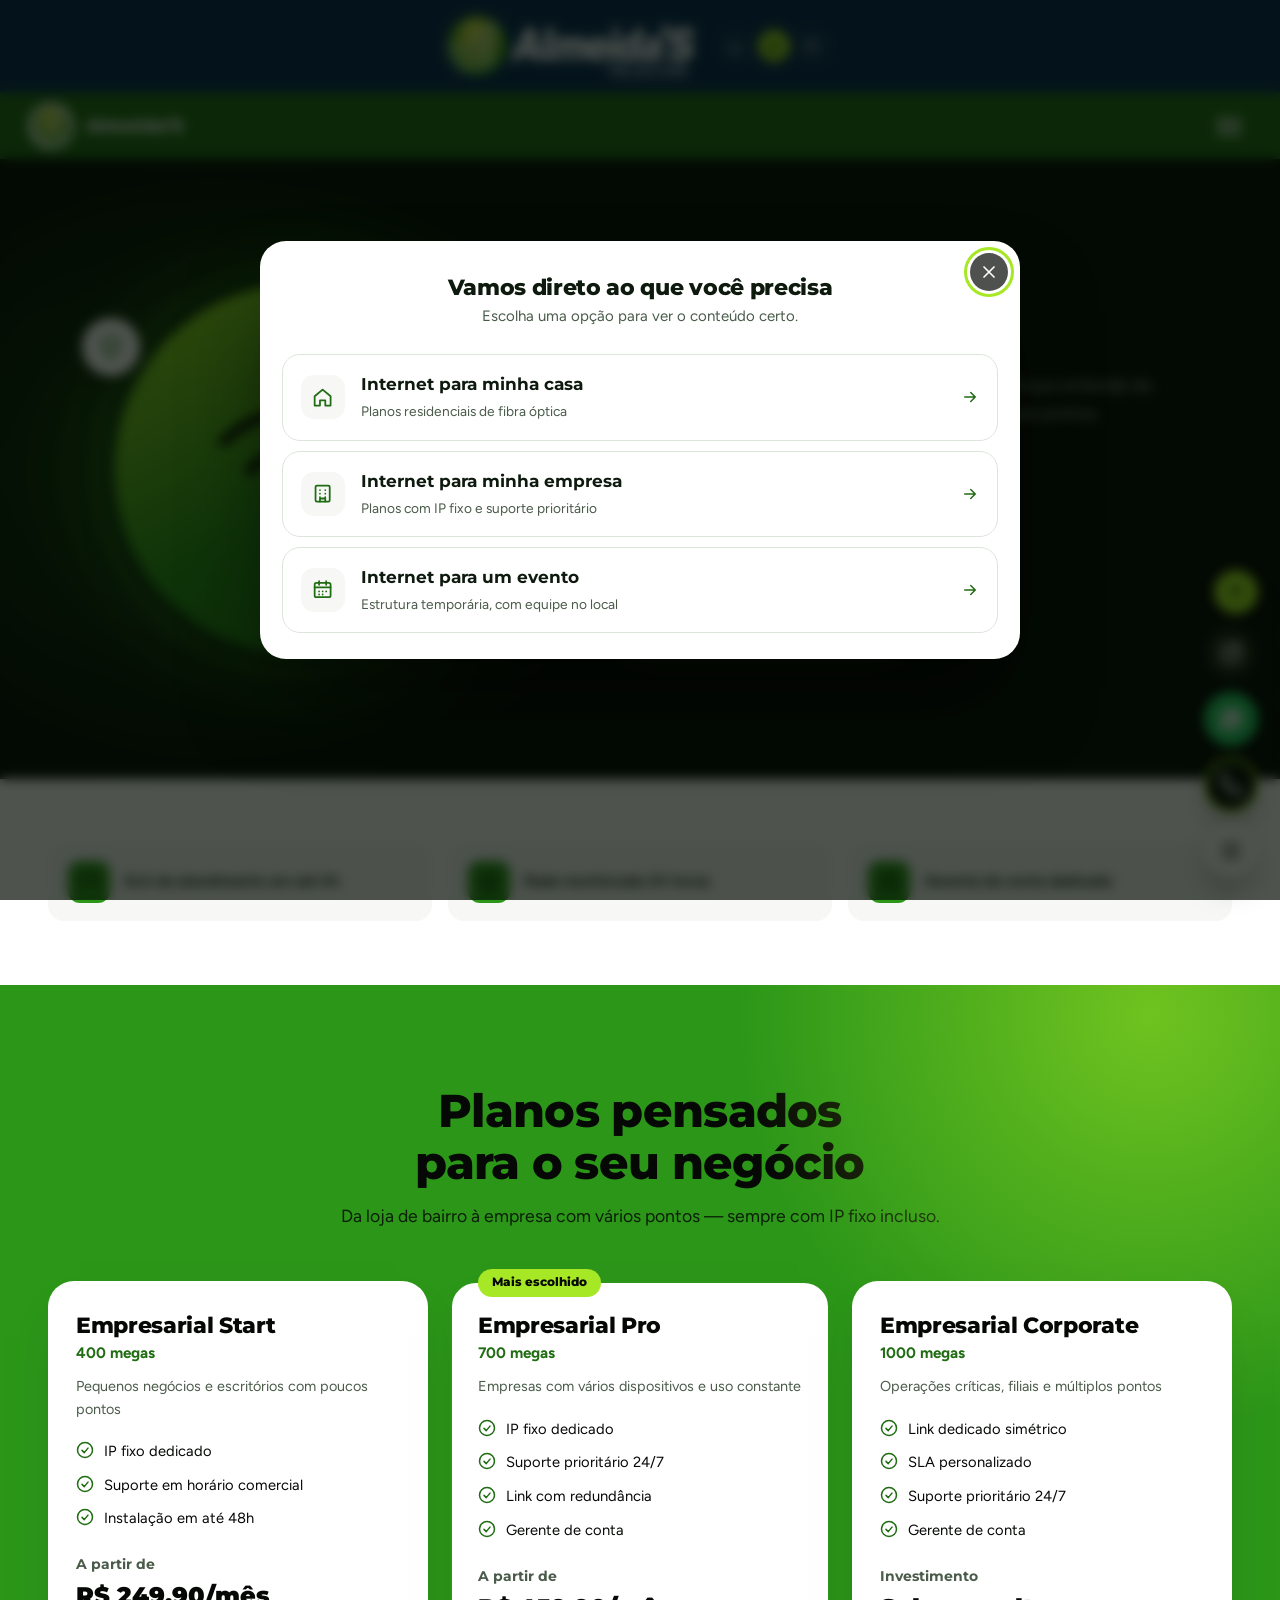
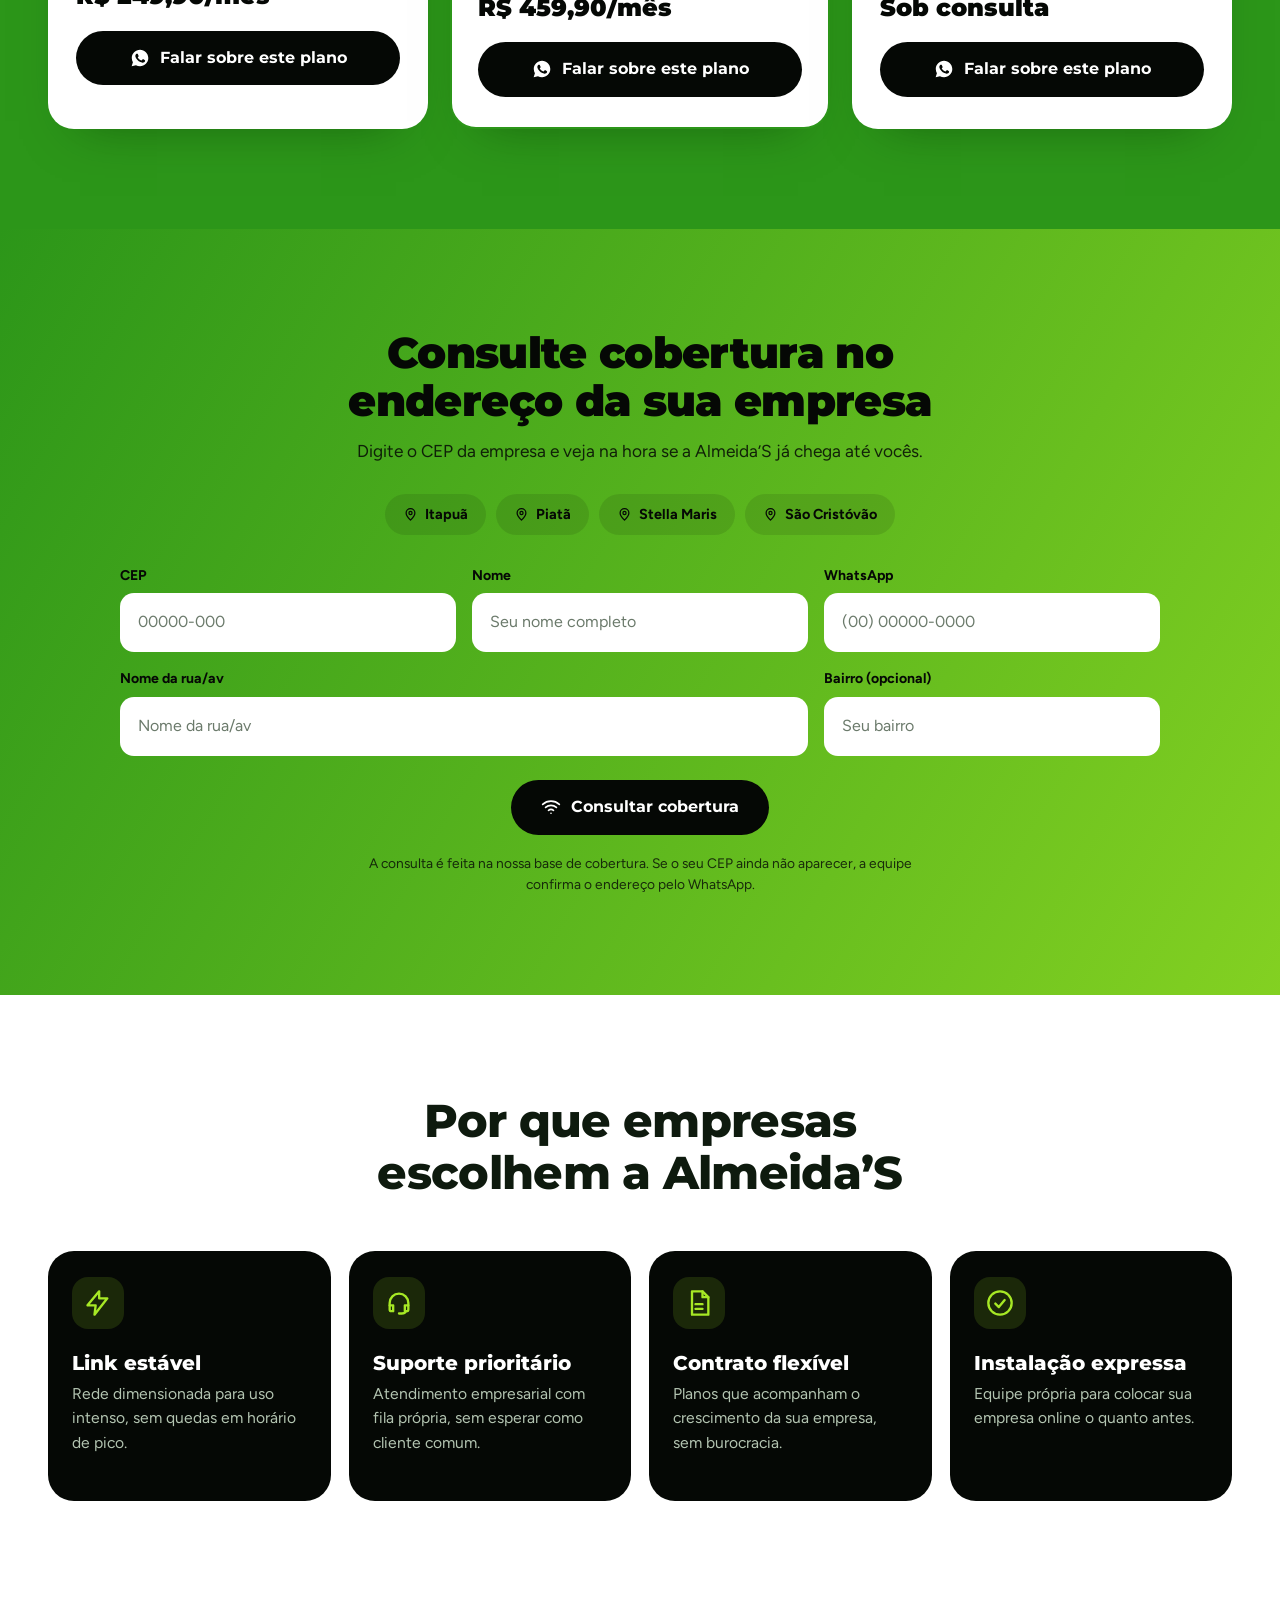
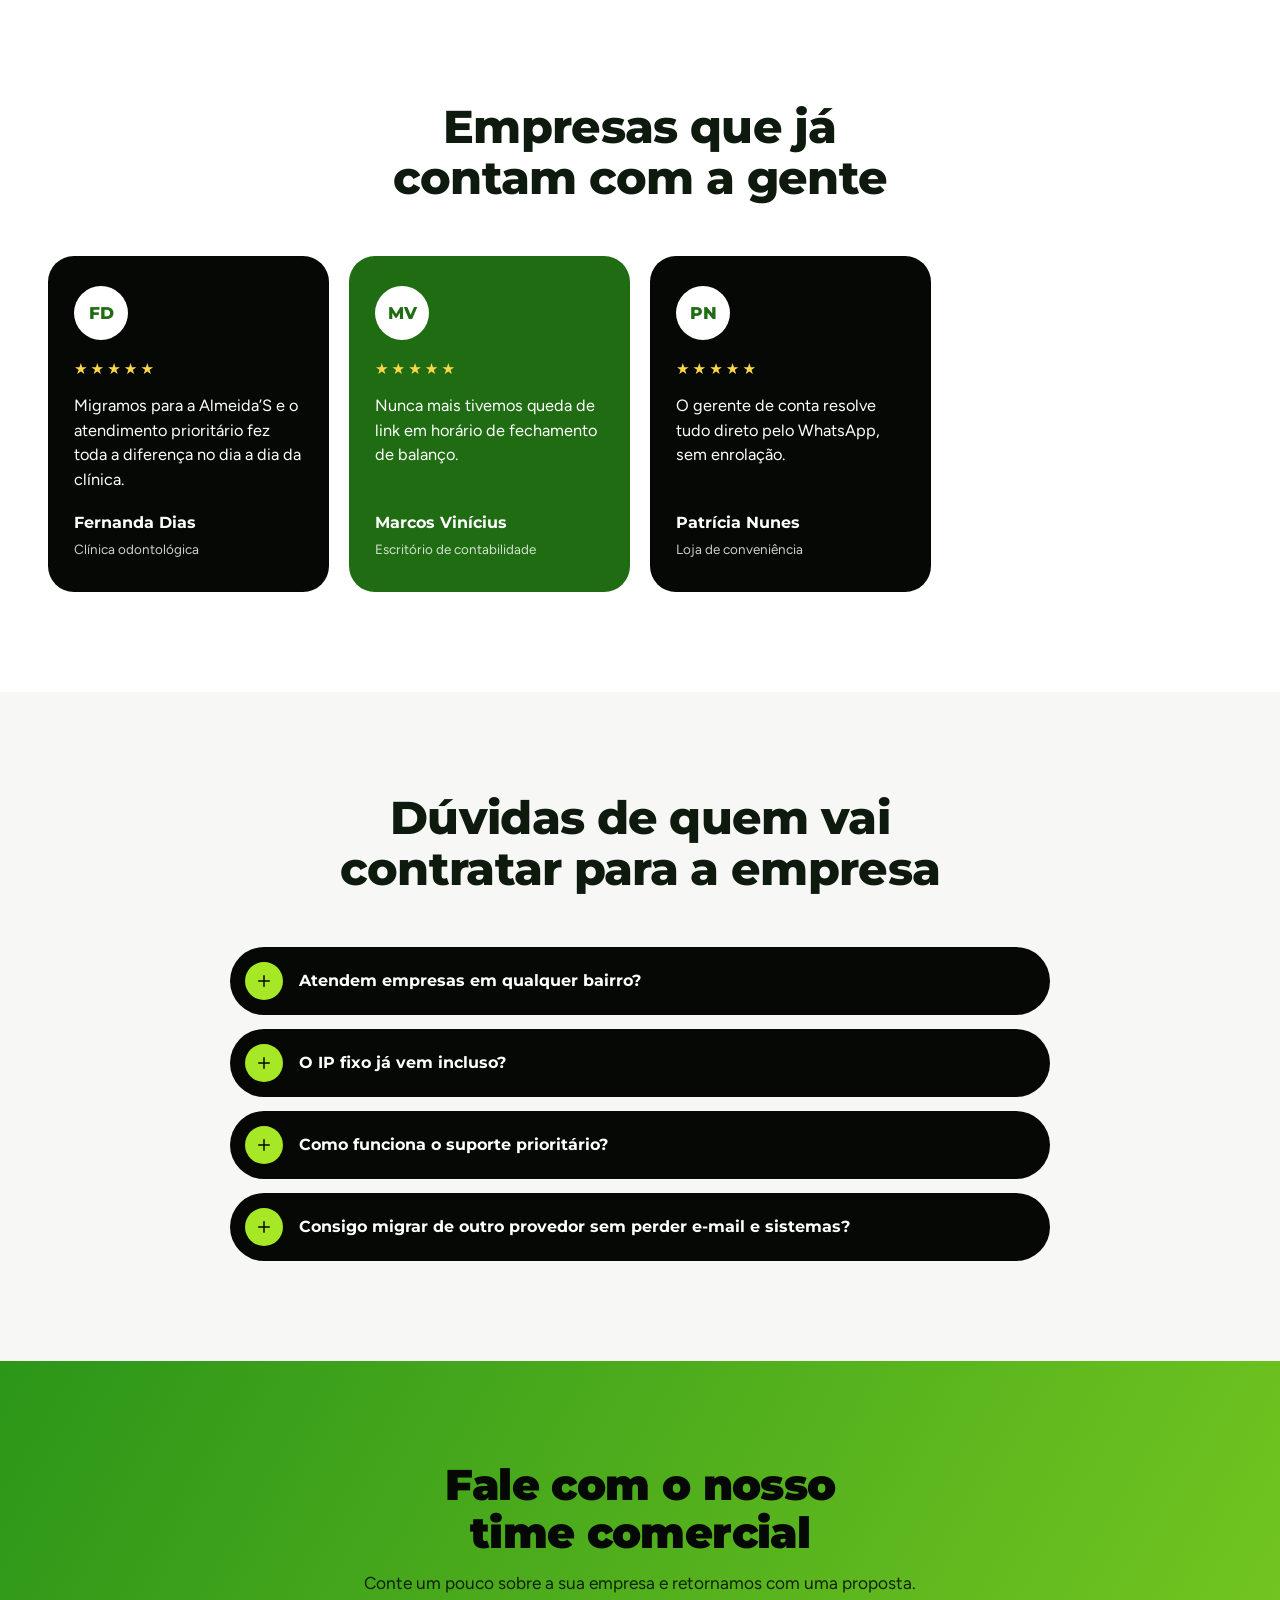
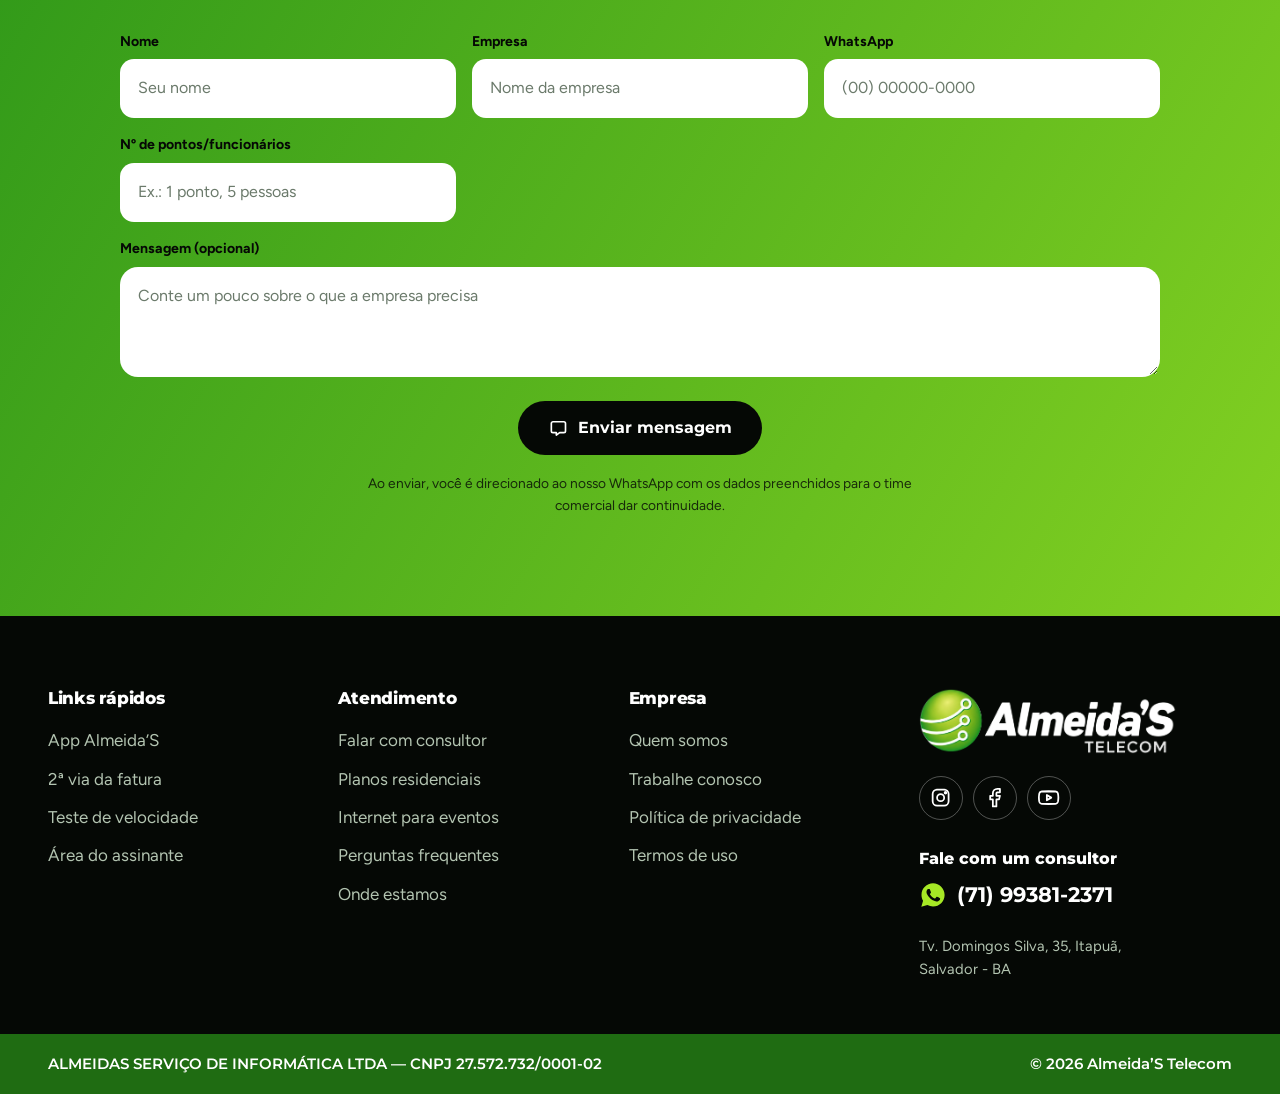
==== commit ed2b3d02: "ajustes no site: marca, planos, cobertura, privacidade, sitemap e robots" ====
--- a/empresas.html
+++ b/empresas.html
@@ -4,15 +4,20 @@
 <meta charset="UTF-8" />
 <script>document.documentElement.className += " js";</script>
 <meta name="viewport" content="width=device-width, initial-scale=1.0" />
-<title>AlmeidasNet para Empresas | Internet dedicada com suporte prioritário</title>
-<meta name="description" content="Planos de internet dedicada para empresas, com IP fixo, suporte prioritário 24/7 e gerente de conta. Fale com um consultor da AlmeidasNet." />
+<title>Almeida’S para Empresas | Internet dedicada com suporte prioritário</title>
+<meta name="description" content="Planos de internet dedicada para empresas, com IP fixo, suporte prioritário 24/7 e gerente de conta. Fale com um consultor da Almeida’S" />
 <meta name="theme-color" content="#0D8A03" />
 
 <meta property="og:type" content="website" />
-<meta property="og:title" content="AlmeidasNet para Empresas" />
+<meta property="og:title" content="Almeida’S para Empresas" />
 <meta property="og:description" content="Internet dedicada para empresas, com IP fixo, suporte prioritário e gerente de conta." />
 <meta property="og:locale" content="pt_BR" />
-<meta property="og:site_name" content="AlmeidasNet Telecom" />
+<meta property="og:site_name" content="Almeida’S Telecom" />
+
+<link rel="canonical" href="https://www.almeidasnet.com.br/empresas.html" />
+<meta name="twitter:card" content="summary_large_image" />
+<meta name="twitter:title" content="Almeida’S para Empresas" />
+<meta name="twitter:description" content="Internet dedicada para empresas, com IP fixo, suporte prioritário e gerente de conta." />
 
 <link rel="icon" type="image/png" href="images/logo/favicon.png" />
 
@@ -28,12 +33,12 @@
 <!-- ============ BARRA SUPERIOR (logo + contatos) ============ -->
 <div class="topbar">
   <div class="container topbar__inner">
-    <a href="index.html" class="logo" aria-label="AlmeidasNet Telecom — início">
-      <img src="images/logo/logo-claro.png" alt="AlmeidasNet Telecom" width="1293" height="311" />
+    <a href="index.html" class="logo" aria-label="Almeida’S Telecom — início">
+      <img src="images/logo/logo-claro.png" alt="Almeida’S Telecom" width="1165" height="299" />
     </a>
     <div class="audience-switch" role="group" aria-label="Tipo de atendimento"><a href="index.html" aria-label="Internet residencial" title="Residencial"><i data-icon="home"></i></a><a href="empresas.html" class="is-current" aria-label="Internet para empresas" title="Empresa"><i data-icon="office"></i></a><a href="eventos.html" aria-label="Internet para eventos" title="Eventos"><i data-icon="calendar"></i></a></div>
     <ul class="topbar__links">
-      <li><a data-wa data-wa-msg="Olá! Preciso de ajuda com a AlmeidasNet." target="_blank" rel="noopener"><i data-icon="whatsapp"></i><span data-wa-text></span></a></li>
+      <li><a data-wa data-wa-msg="Olá! Preciso de ajuda com a Almeida’S" target="_blank" rel="noopener"><i data-icon="whatsapp"></i><span data-wa-text></span></a></li>
       <li><a data-segunda-via target="_blank" rel="noopener"><i data-icon="file"></i>2ª via da fatura</a></li>
       <li><a href="#faq"><i data-icon="help"></i>Perguntas frequentes</a></li>
       <li><a data-mapa target="_blank" rel="noopener"><i data-icon="pin"></i>Onde estamos</a></li>
@@ -44,10 +49,10 @@
 <!-- ============ NAVBAR (fixa ao rolar) ============ -->
 <nav class="site-nav" id="site-nav" aria-label="Navegação principal">
   <div class="container site-nav__inner">
-    <a class="site-nav__brand" href="index.html" aria-label="AlmeidasNet — início">
-      <span class="site-nav__mark"><img src="images/logo/marca.png" alt="" width="257" height="257" /></span>
-      <span class="site-nav__name">AlmeidasNet</span>
-      <img class="site-nav__logo" src="images/logo/logo-claro.png" alt="AlmeidasNet Telecom" width="1293" height="311" />
+    <a class="site-nav__brand" href="index.html" aria-label="Almeida’S — início">
+      <span class="site-nav__mark"><img src="images/logo/marca.png" alt="" width="257" height="257" loading="lazy" /></span>
+      <span class="site-nav__name">Almeida’S</span>
+      <img class="site-nav__logo" src="images/logo/logo-claro.png" alt="Almeida’S Telecom" width="1165" height="299" />
     </a>
 
     <div class="site-nav__panel" id="nav-panel">
@@ -119,11 +124,49 @@
   </div>
 </section>
 
+<!-- ============ CONSULTE COBERTURA ============ -->
+<section id="cobertura" class="section coverage">
+  <div class="container">
+    <div class="coverage__head" data-reveal>
+      <h2>Consulte cobertura no endereço da sua empresa</h2>
+      <p>Digite o CEP da empresa e veja na hora se a Almeida’S já chega até vocês.</p>
+    </div>
+    <div class="coverage__bairros" id="coverage-bairros" data-reveal></div>
+    <form class="coverage-form" id="coverage-form" data-assunto="Empresa" data-reveal>
+      <div class="field">
+        <label for="cf-cep">CEP</label>
+        <input type="text" id="cf-cep" name="cep" placeholder="00000-000" inputmode="numeric" autocomplete="postal-code" maxlength="9" pattern="[0-9]{5}-[0-9]{3}" title="Digite o CEP completo, com 8 números" required>
+      </div>
+      <div class="field">
+        <label for="cf-nome">Nome</label>
+        <input type="text" id="cf-nome" name="nome" placeholder="Seu nome completo" autocomplete="name" required>
+      </div>
+      <div class="field">
+        <label for="cf-whatsapp">WhatsApp</label>
+        <input type="tel" id="cf-whatsapp" name="whatsapp" placeholder="(00) 00000-0000" autocomplete="tel" required>
+      </div>
+      <div class="field field--wide">
+        <label for="cf-rua">Nome da rua/av</label>
+        <input type="text" id="cf-rua" name="rua" placeholder="Nome da rua/av" autocomplete="street-address" required>
+      </div>
+      <div class="field">
+        <label for="cf-bairro">Bairro (opcional)</label>
+        <input type="text" id="cf-bairro" name="bairro" placeholder="Seu bairro">
+      </div>
+      <div class="coverage-form__submit">
+        <button type="submit" class="btn btn--dark"><i data-icon="wifi"></i>Consultar cobertura</button>
+      </div>
+    </form>
+    <div class="coverage-result" id="coverage-result" role="status" aria-live="polite" hidden></div>
+    <p class="coverage__note">A consulta é feita na nossa base de cobertura. Se o seu CEP ainda não aparecer, a equipe confirma o endereço pelo WhatsApp.</p>
+  </div>
+</section>
+
 <!-- ============ BENEFÍCIOS ============ -->
 <section id="beneficios" class="section">
   <div class="container">
     <div class="section-head section-head--center" data-reveal>
-      <h2>Por que empresas escolhem a AlmeidasNet</h2>
+      <h2>Por que empresas escolhem a Almeida’S</h2>
     </div>
     <div class="biz-benefits" id="biz-benefits" data-reveal></div>
   </div>
@@ -193,7 +236,7 @@
       <div class="footer-col">
         <h4>Links rápidos</h4>
         <ul>
-          <li><a data-app-android target="_blank" rel="noopener">App AlmeidasNet</a></li>
+          <li><a data-app-android target="_blank" rel="noopener">App Almeida’S</a></li>
           <li><a data-segunda-via target="_blank" rel="noopener">2ª via da fatura</a></li>
           <li><a data-teste-velocidade target="_blank" rel="noopener">Teste de velocidade</a></li>
           <li><a data-central-assinante target="_blank" rel="noopener">Área do assinante</a></li>
@@ -213,15 +256,15 @@
         <h4>Empresa</h4>
         <ul>
           <li><a href="index.html#quem-somos">Quem somos</a></li>
-          <li><a data-wa data-wa-msg="Olá! Quero trabalhar na AlmeidasNet." target="_blank" rel="noopener">Trabalhe conosco</a></li>
-          <li><a href="#">Política de privacidade</a></li>
+          <li><a data-wa data-wa-msg="Olá! Quero trabalhar na Almeida’S" target="_blank" rel="noopener">Trabalhe conosco</a></li>
+          <li><a href="privacidade.html">Política de privacidade</a></li>
           <li><a href="#">Termos de uso</a></li>
         </ul>
         <a class="footer-contract" data-contrato target="_blank" rel="noopener" hidden>Contrato de prestação de serviço</a>
       </div>
       <div class="footer-brand">
-        <a href="index.html" class="logo" aria-label="AlmeidasNet Telecom — início">
-          <img src="images/logo/logo-claro.png" alt="AlmeidasNet Telecom" width="1293" height="311" />
+        <a href="index.html" class="logo" aria-label="Almeida’S Telecom — início">
+          <img src="images/logo/logo-claro.png" alt="Almeida’S Telecom" width="1165" height="299" loading="lazy" />
         </a>
         <div class="footer-social">
           <a data-ig target="_blank" rel="noopener" aria-label="Instagram"><i data-icon="instagram"></i></a>
@@ -237,7 +280,7 @@
   <div class="footer-bar">
     <div class="container footer-bar__inner">
       <span>ALMEIDAS SERVIÇO DE INFORMÁTICA LTDA — CNPJ 27.572.732/0001-02</span>
-      <span>© <span id="current-year"></span> AlmeidasNet Telecom</span>
+      <span>© <span id="current-year"></span> Almeida’S Telecom</span>
     </div>
   </div>
 </footer>
@@ -246,9 +289,9 @@
 <div class="floating-actions">
   <button class="floating-btn back-to-top" type="button" aria-label="Voltar ao topo"><i data-icon="arrow-up"></i></button>
 
-  <a class="floating-btn floating-btn--instagram" data-ig target="_blank" rel="noopener" aria-label="Instagram da AlmeidasNet"><i data-icon="instagram"></i></a>
+  <a class="floating-btn floating-btn--instagram" data-ig target="_blank" rel="noopener" aria-label="Instagram da Almeida’S"><i data-icon="instagram"></i></a>
   <a class="floating-btn floating-btn--whatsapp" data-wa-empresas target="_blank" rel="noopener" aria-label="Falar com um consultor"><i data-icon="whatsapp"></i></a>
-  <a class="floating-btn floating-btn--phone" data-tel aria-label="Ligar para a AlmeidasNet"><i data-icon="phone"></i></a>
+  <a class="floating-btn floating-btn--phone" data-tel aria-label="Ligar para a Almeida’S"><i data-icon="phone"></i></a>
 
   <div class="floating-menu">
     <div class="floating-menu__panel" id="floating-menu-panel" role="menu"></div>
@@ -260,7 +303,8 @@
 <div id="audience-popup" class="modal" aria-hidden="true"></div>
 
 <script src="js/config.js"></script>
+<script src="js/cobertura.js"></script>
 <script src="js/main.js"></script>
 <script src="js/empresas.js"></script>
 </body>
-</html>
+</html>
--- a/css/style.css
+++ b/css/style.css
@@ -1,6 +1,6 @@
 /* ==========================================================================
-   ALMEIDAS.NET — TOKENS
-   Paleta ajustada para bater com o material de marketing da AlmeidasNet
+   ALMEIDA’S TELECOM — TOKENS
+   Paleta ajustada para bater com o material de marketing da Almeida’S
    (verde mais "orgânico" + verde-limão puxado pro amarelo), preto do fundo
    e o laranja do botão "Área do assinante".
    ========================================================================== */
@@ -646,9 +646,10 @@
 .coverage__head { max-width: 680px; margin: 0 auto 34px; text-align: center; }
 .coverage__head h2 { font-size: clamp(1.9rem, 3.6vw, 2.7rem); font-weight: 900; }
 .coverage__head p { margin-top: 12px; font-size: 1.08rem; color: rgba(5, 8, 5, 0.85); }
-.coverage-form { display: grid; grid-template-columns: repeat(4, 1fr); gap: 16px; max-width: 1040px; margin: 0 auto; }
+.coverage-form { display: grid; grid-template-columns: repeat(3, 1fr); gap: 16px; max-width: 1040px; margin: 0 auto; }
+.field--wide { grid-column: span 2; }
 @media (max-width: 900px) { .coverage-form { grid-template-columns: 1fr 1fr; } }
-@media (max-width: 560px) { .coverage-form { grid-template-columns: 1fr; } }
+@media (max-width: 560px) { .coverage-form { grid-template-columns: 1fr; } .field--wide { grid-column: auto; } }
 .field { display: flex; flex-direction: column; gap: 7px; }
 .field label { font-size: 0.88rem; font-weight: 700; }
 .field input, .field textarea { border: 2px solid transparent; border-radius: 14px; padding: 15px 16px; font: inherit; font-size: 1rem; background: var(--white); color: var(--ink); transition: border-color 0.2s ease, box-shadow 0.2s ease; }
@@ -657,6 +658,18 @@
 .field input:focus, .field textarea:focus { outline: none; border-color: var(--ink); box-shadow: 0 0 0 4px rgba(5, 8, 5, 0.16); }
 .field--full { grid-column: 1 / -1; }
 .coverage-form__submit { grid-column: 1 / -1; display: flex; justify-content: center; margin-top: 8px; }
+/* Resultado da consulta de CEP (aparece abaixo do formulário) */
+.coverage-result { display: flex; align-items: flex-start; gap: 18px; max-width: 760px; margin: 26px auto 0; padding: 24px 26px; border-radius: 22px; background: var(--white); color: var(--ink); box-shadow: var(--shadow-card); animation: coverage-pop 0.4s var(--ease); }
+.coverage-result[hidden] { display: none; }
+.coverage-result__ico { width: 46px; height: 46px; border-radius: 50%; display: grid; place-items: center; flex-shrink: 0; background: var(--lime); color: var(--ink); }
+.coverage-result__ico .ico { width: 26px; height: 26px; }
+.coverage-result--nao .coverage-result__ico { background: var(--paper); color: var(--green-deep); box-shadow: inset 0 0 0 2px var(--green-deep); }
+.coverage-result h3 { font-family: var(--font-display); font-size: 1.25rem; font-weight: 800; line-height: 1.25; }
+.coverage-result p { margin-top: 8px; color: var(--muted); font-size: 0.98rem; }
+.coverage-result .btn { margin-top: 16px; }
+@media (max-width: 560px) { .coverage-result { flex-direction: column; padding: 22px 20px; } .coverage-result .btn { width: 100%; justify-content: center; } }
+@keyframes coverage-pop { from { opacity: 0; transform: translateY(10px); } to { opacity: 1; transform: none; } }
+@media (prefers-reduced-motion: reduce) { .coverage-result { animation: none; } }
 .coverage__note { text-align: center; margin: 18px auto 0; max-width: 62ch; font-size: 0.86rem; color: rgba(5, 8, 5, 0.8); }
 
 /* ==========================================================================
@@ -911,9 +924,10 @@
   .site-nav__inner { min-height: var(--nav-h); justify-content: space-between; }
   .site-nav__brand { max-width: none; opacity: 1; }
   .site-nav__mark, .site-nav__name { display: none; }
-  .site-nav__logo { display: block; height: 36px; width: auto; }
+  .site-nav__logo { display: block; height: 36px; width: auto; flex-shrink: 0; }
   .site-nav__panel, .nav-overlay, .nav-toggle { display: none !important; }
-  .site-nav__mobile-group { display: flex; align-items: center; gap: 8px; }
+  .site-nav__mobile-group { display: flex; align-items: center; gap: 8px; flex-shrink: 0; }
+  .site-nav__brand { min-width: 0; }
   .site-nav__cta { display: inline-flex; align-items: center; gap: 8px; padding: 10px 18px; border-radius: 999px; background: var(--lime); color: var(--ink); font-family: var(--font-display); font-weight: 700; font-size: 0.88rem; white-space: nowrap; transition: transform 0.3s var(--ease), background 0.2s ease; }
   .site-nav__cta .ico { width: 17px; height: 17px; }
 
@@ -987,6 +1001,28 @@
   .floating-btn { width: 46px; height: 46px; }
   .floating-btn .ico { width: 23px; height: 23px; }
   .floating-menu__panel { width: min(262px, calc(100vw - 96px)); }
+}
+
+/* Telas de celular mais estreitas (a maioria dos aparelhos): reduz logo,
+   ícones e botão para caber numa linha só sem cortar/espremer a logo
+   (era o bug da logo "quebrada" em vários tamanhos de tela). */
+@media (max-width: 480px) {
+  .site-nav .container { padding: 0 12px; }
+  .site-nav__inner { gap: 10px; }
+  .site-nav__logo { height: 28px; }
+  .site-nav__mobile-group { gap: 6px; }
+  .audience-switch { gap: 4px; }
+  .audience-switch a { width: 28px; height: 28px; }
+  .audience-switch a .ico { width: 13px; height: 13px; }
+  .site-nav__cta { padding: 8px 14px; font-size: 0.82rem; gap: 6px; }
+  .site-nav__cta .ico { width: 15px; height: 15px; }
+}
+@media (max-width: 360px) {
+  .site-nav__logo { height: 24px; }
+  .audience-switch { gap: 3px; }
+  .audience-switch a { width: 26px; height: 26px; }
+  .site-nav__cta { padding: 6px 12px; font-size: 0.78rem; gap: 5px; }
+  .site-nav__cta .ico { width: 14px; height: 14px; }
 }
 
 /* ==========================================================================
@@ -1082,4 +1118,4 @@
 @media (max-width: 420px) {
   .gate-option__sub { display: none; }
   .gate-option { padding: 14px 16px; }
-}
+}
